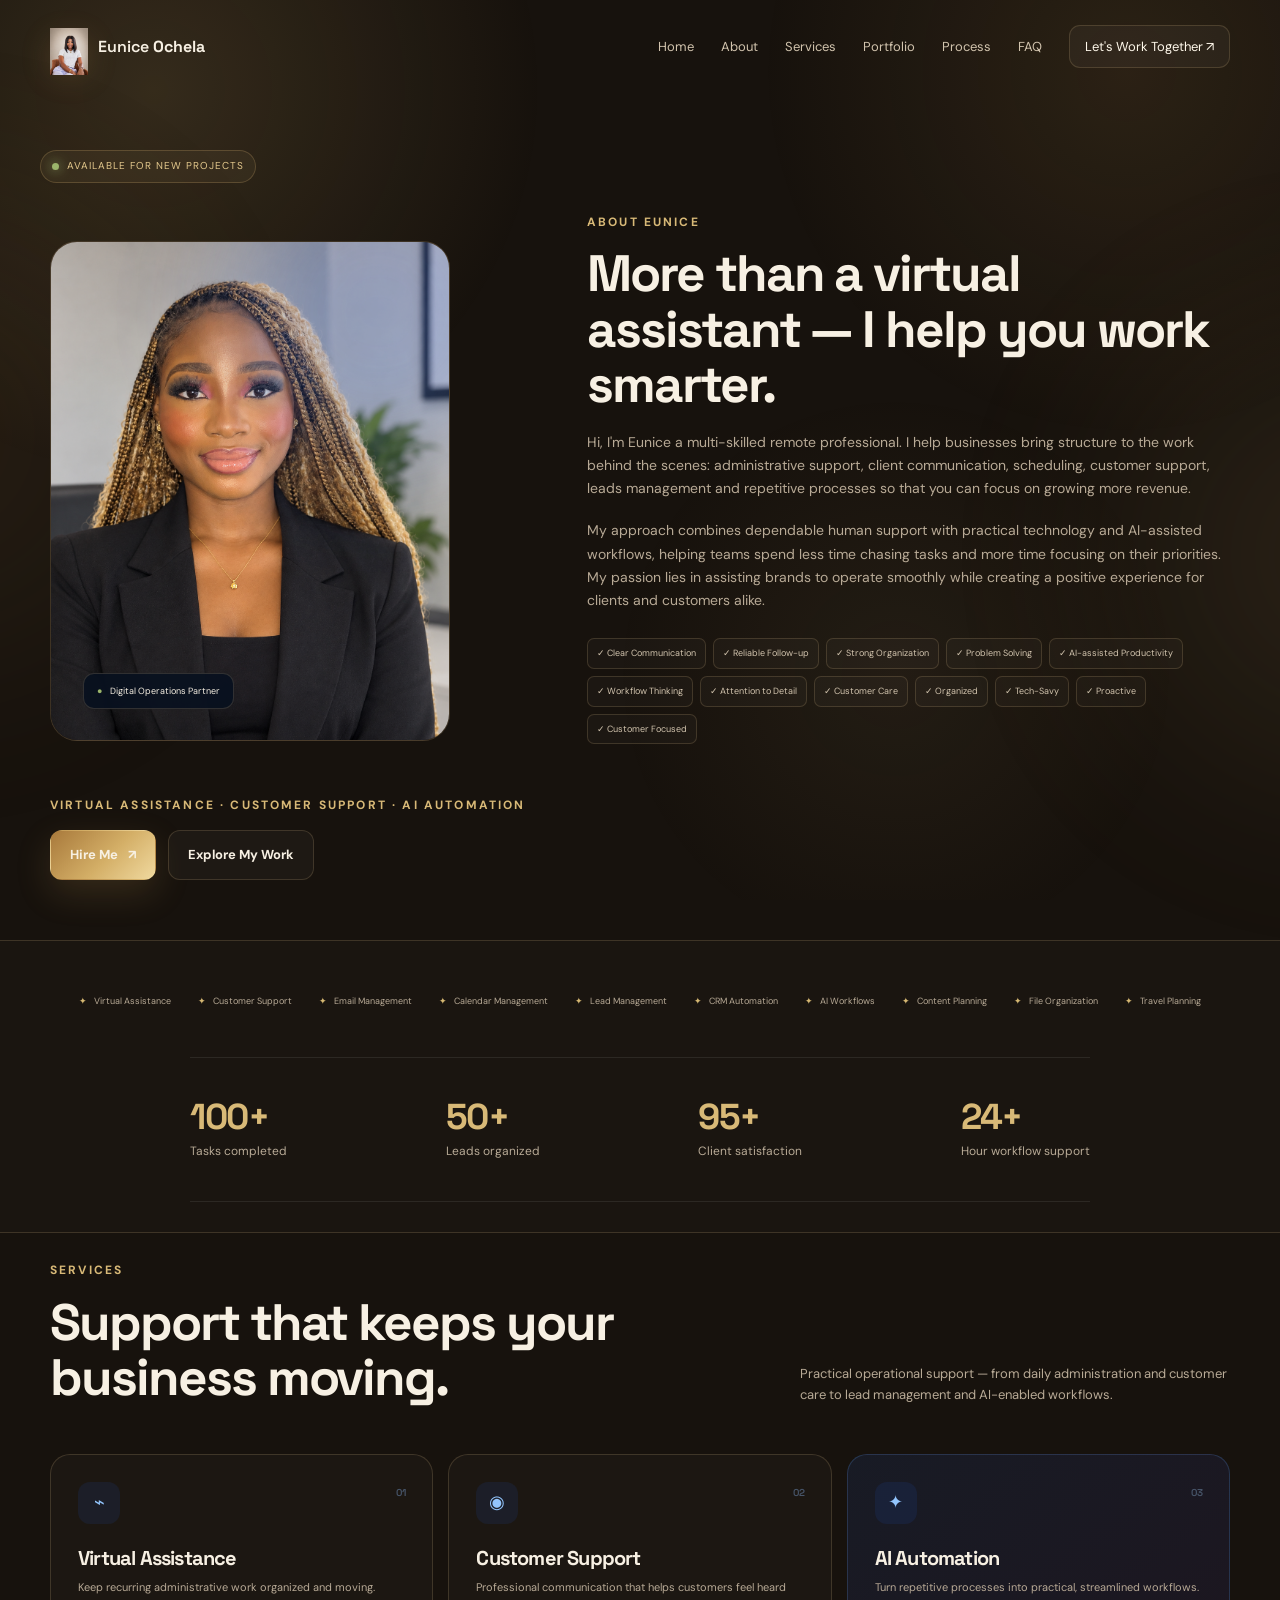
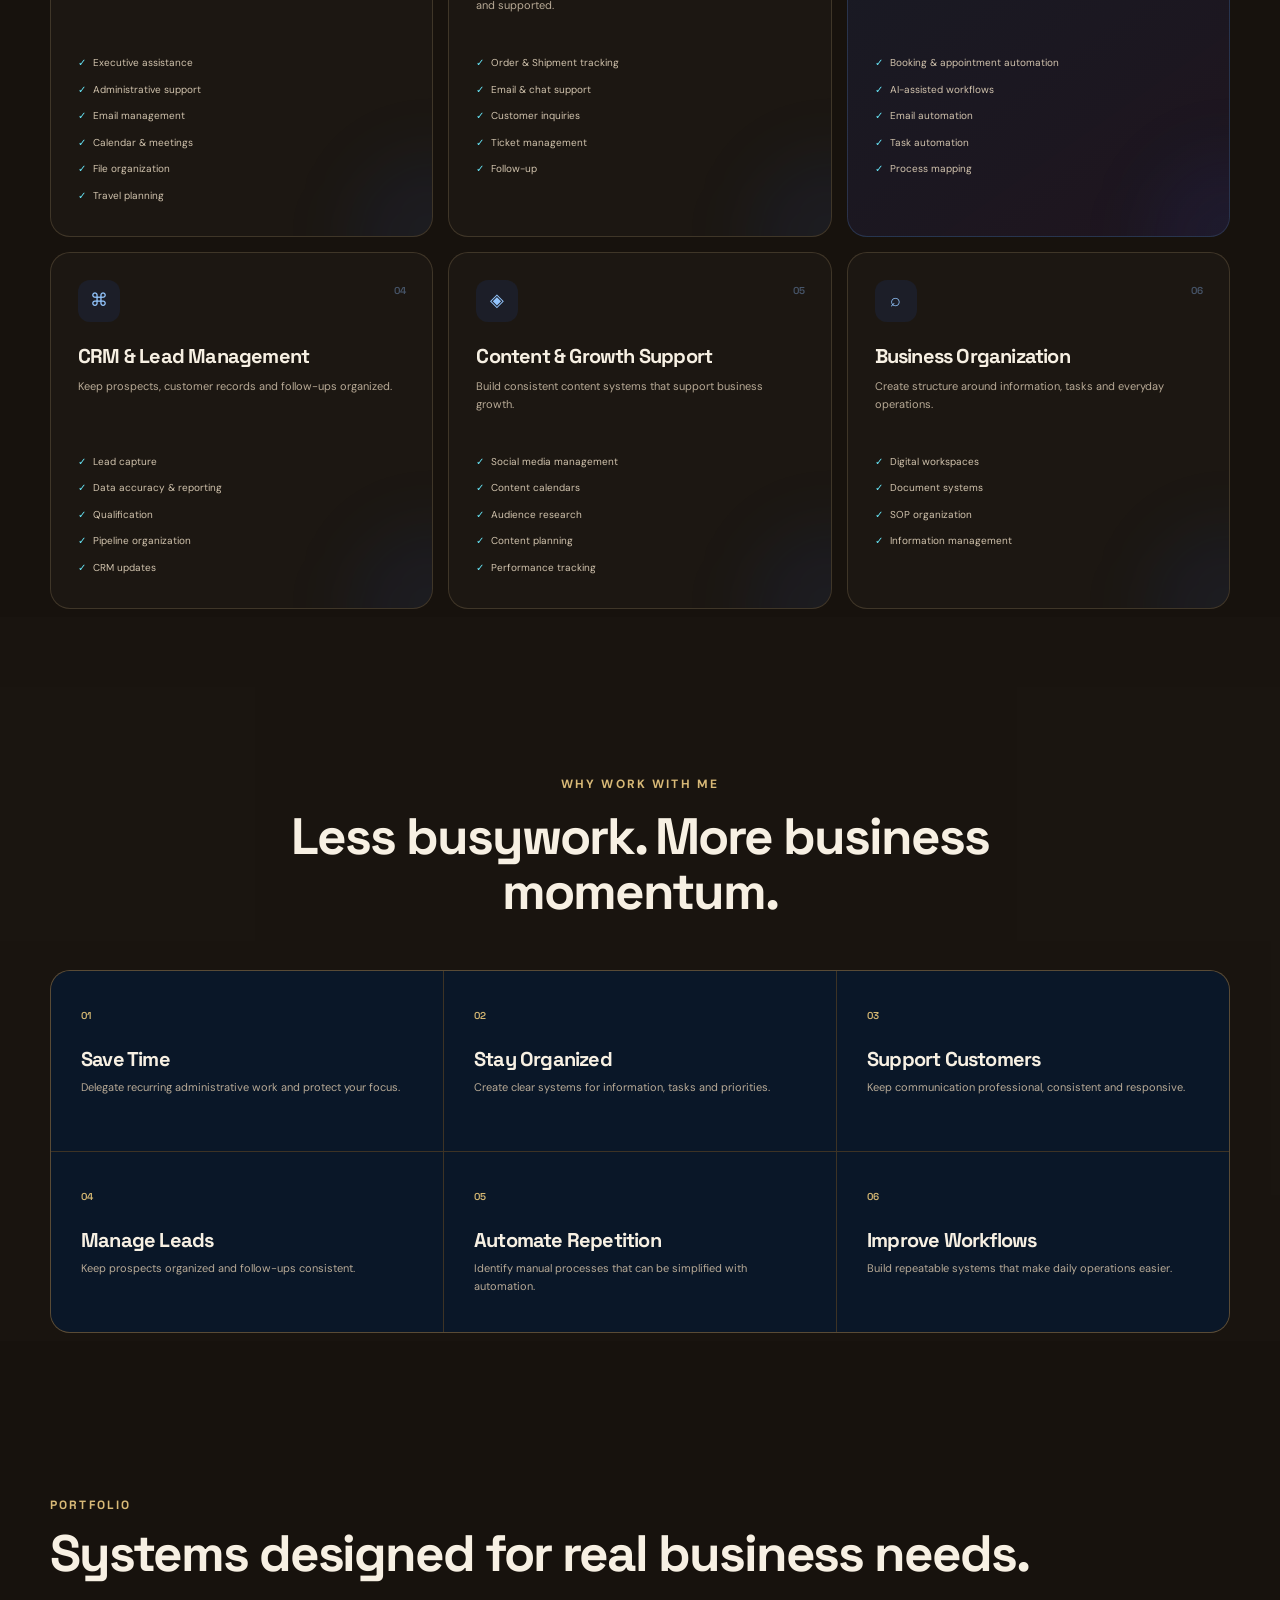
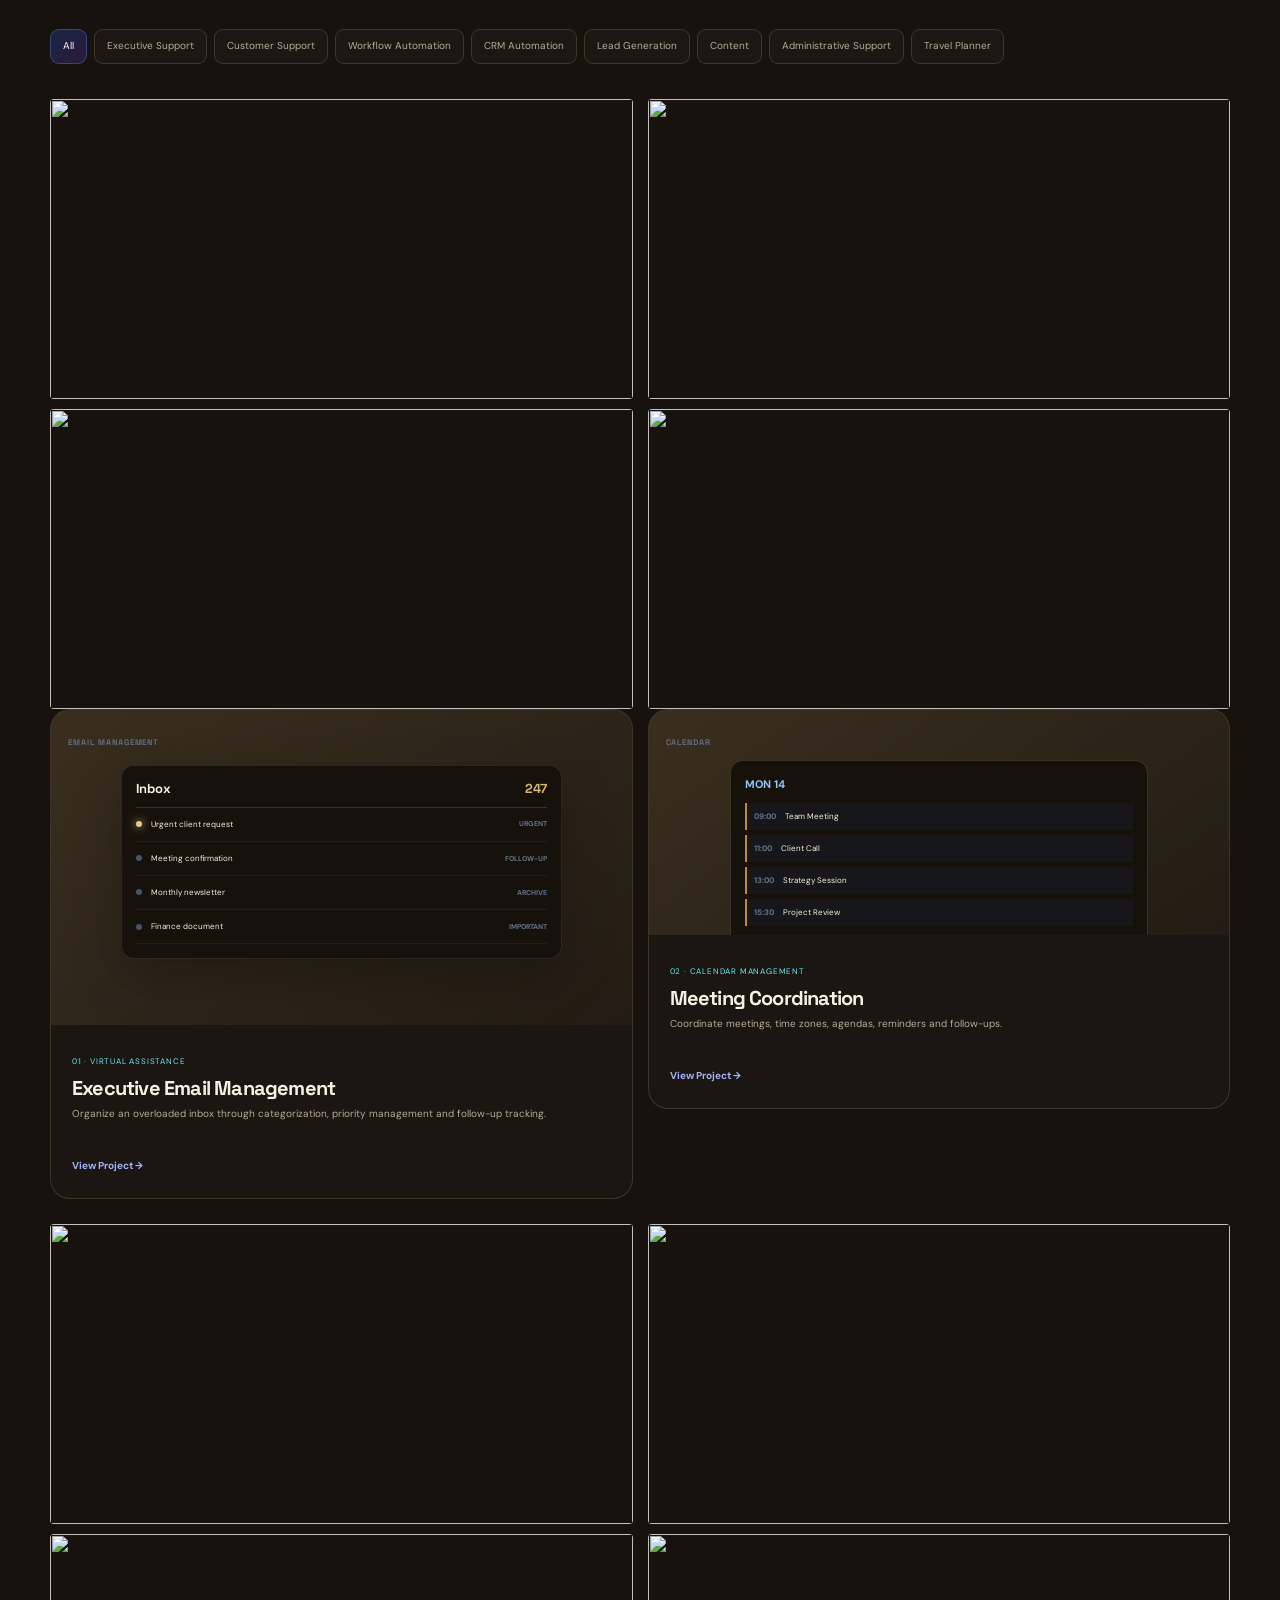
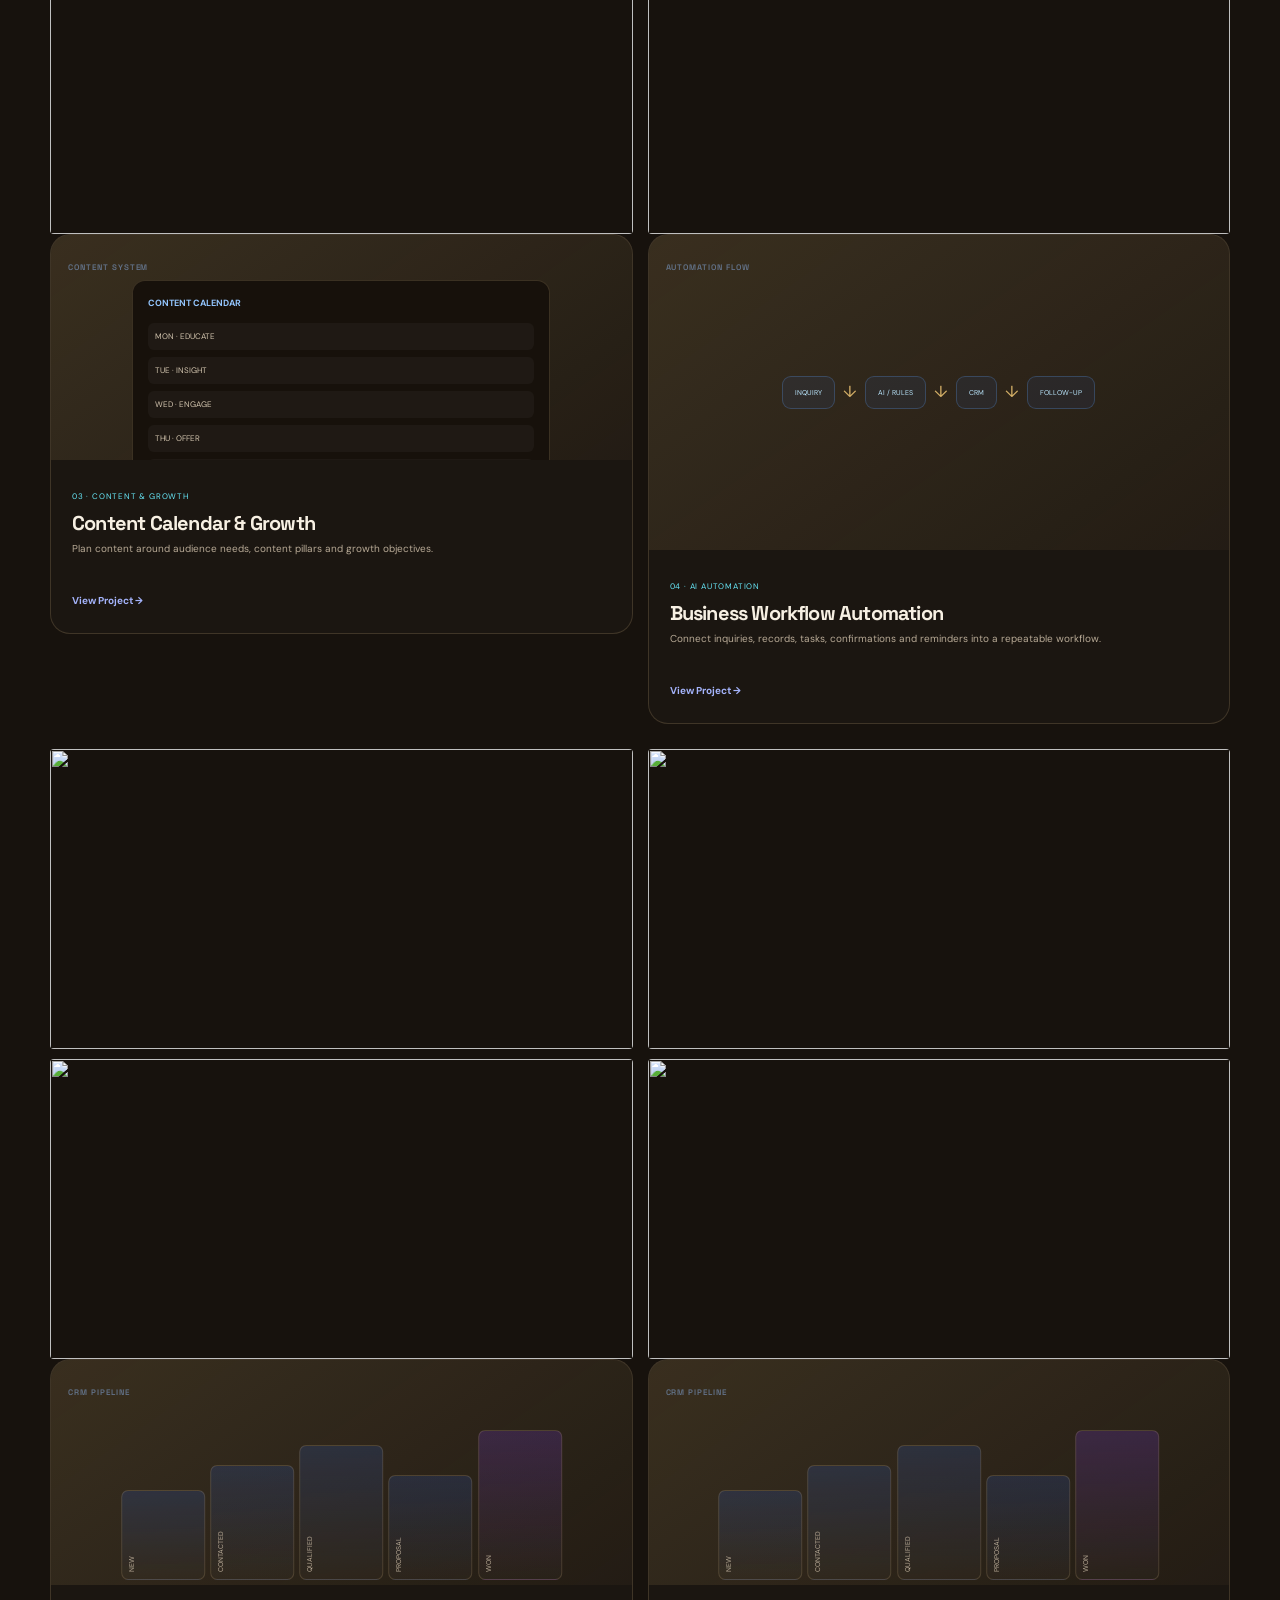
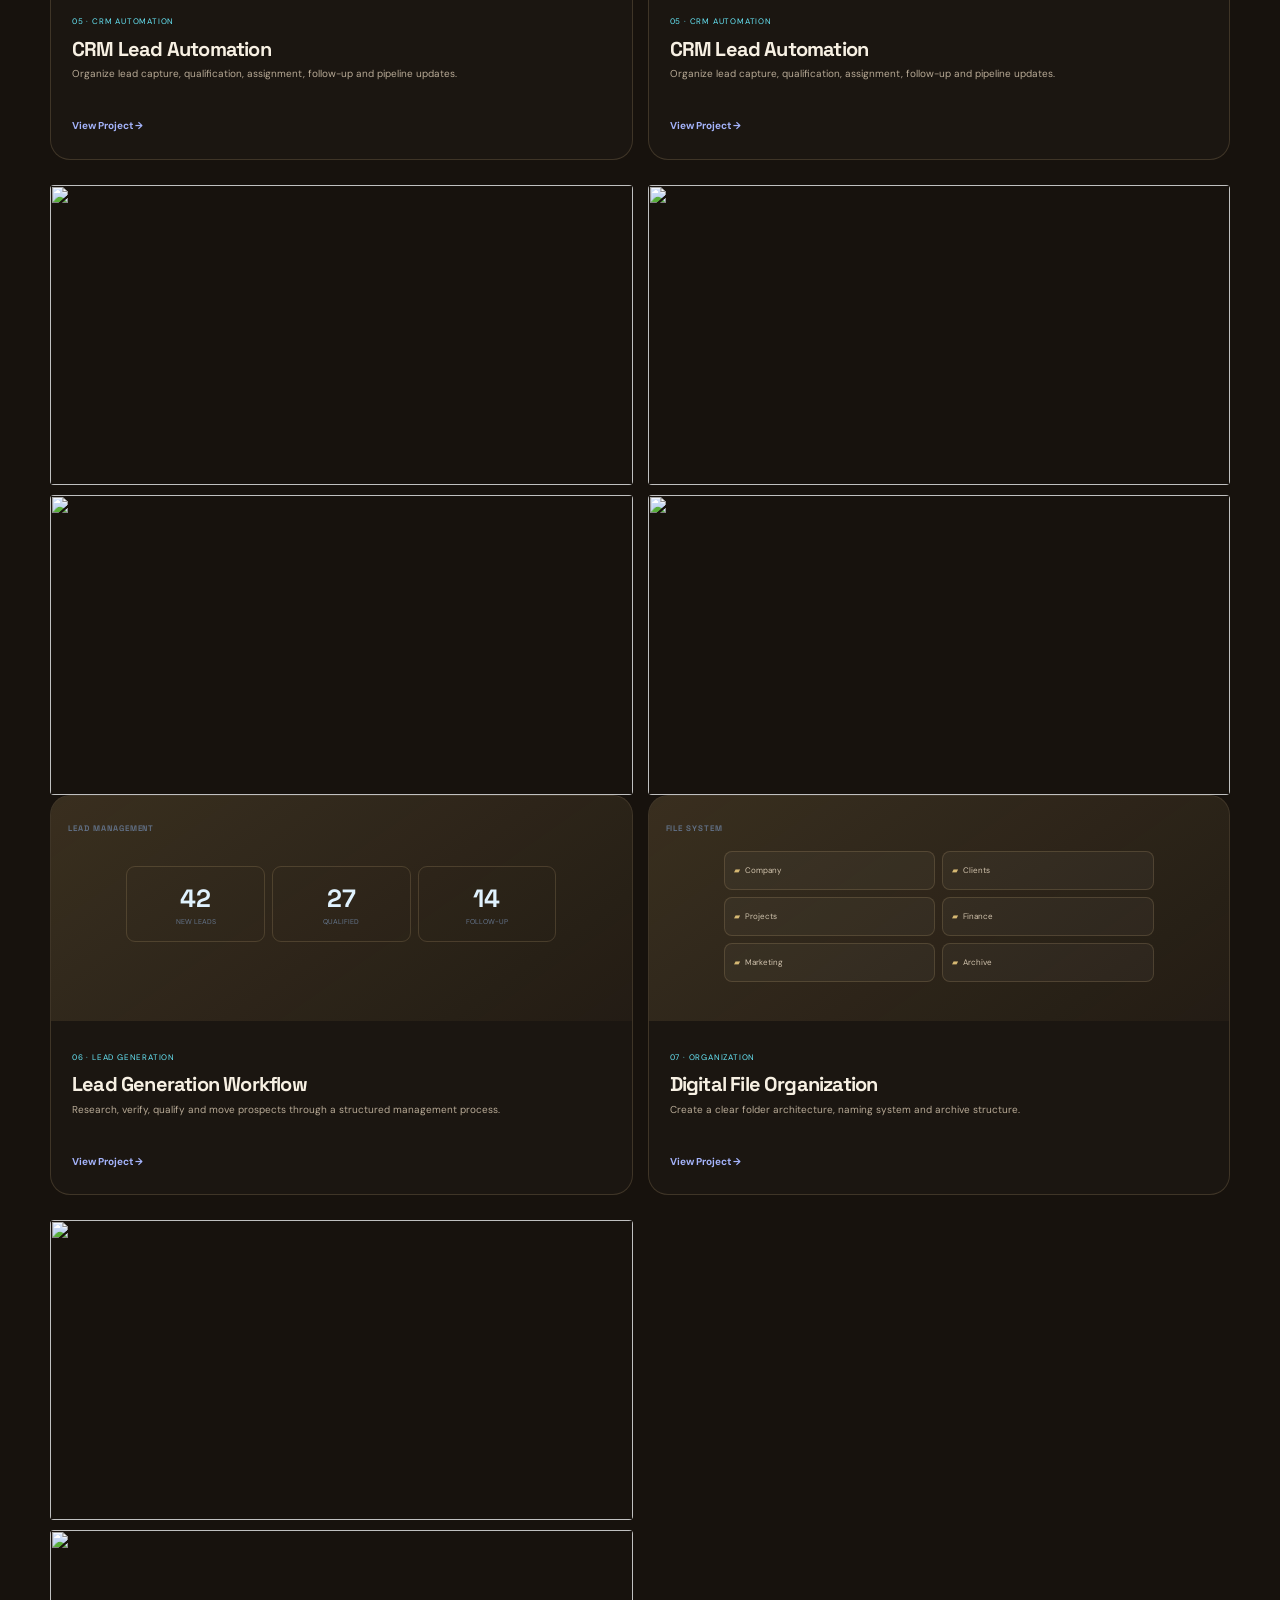
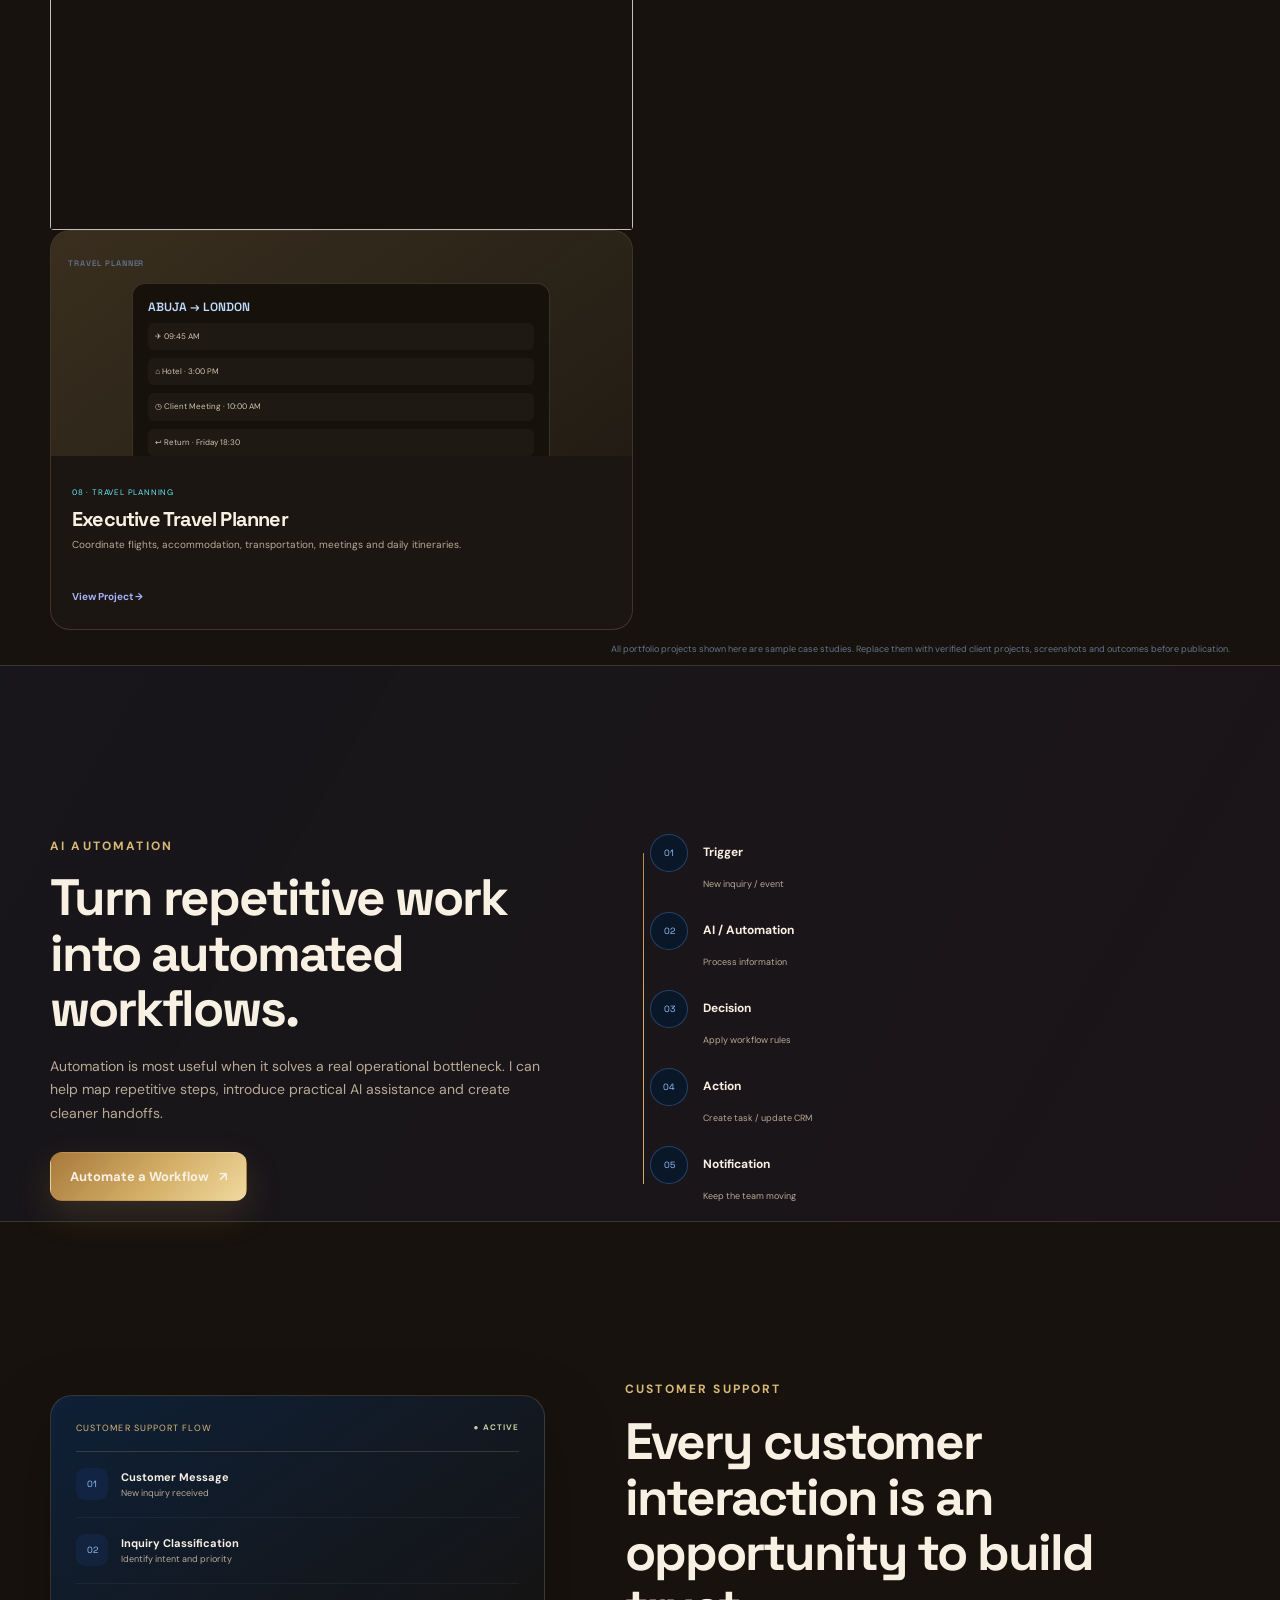
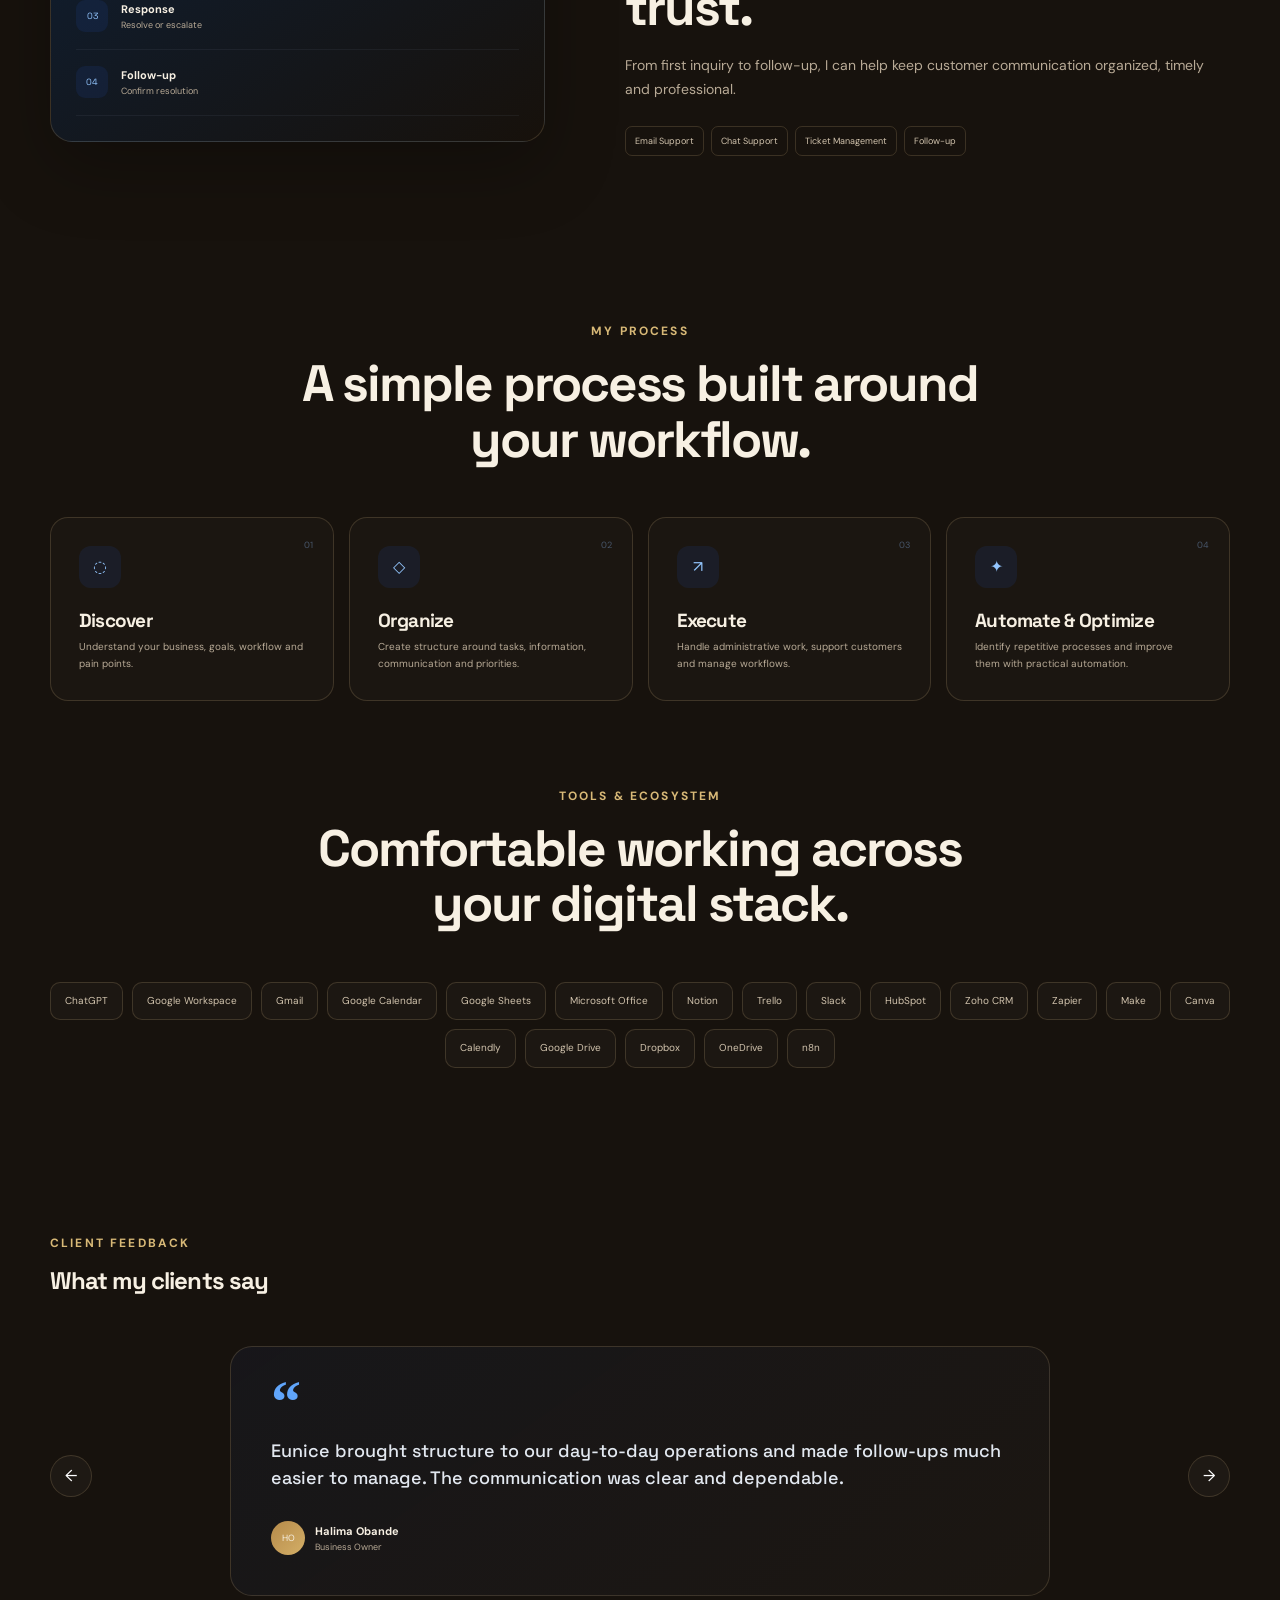
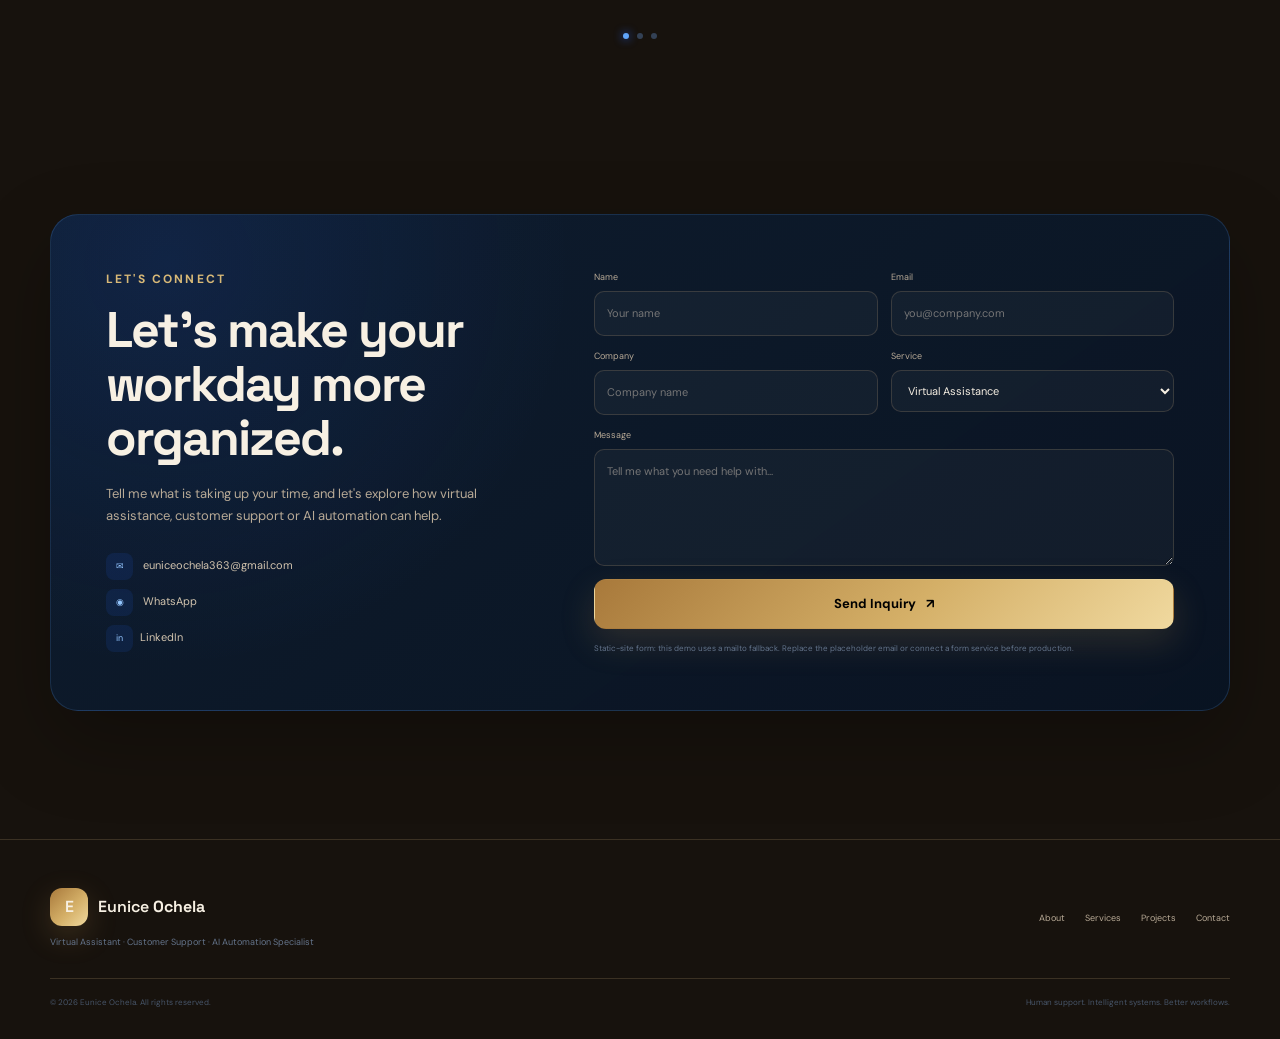
==== index.html @ 8b02b941 "my first commit" ====
<!DOCTYPE html>
<html lang="en">
<head>
  <meta charset="UTF-8">
  <meta name="viewport" content="width=device-width, initial-scale=1.0">
  <meta name="description" content="Eunice Ochela — Virtual Assistant, Customer Support and AI Automation Specialist helping businesses stay organized, support customers and streamline repetitive workflows.">
  <meta name="author" content="Eunice Ochela">
  <meta property="og:title" content="Eunice Ochela | Virtual Assistant & AI Automation Specialist">
  <meta property="og:description" content="Virtual assistance, customer support, lead management and AI-powered workflow automation.">
  <meta property="og:type" content="website">
  <title>Eunice Ochela | Virtual Assistant & AI Automation Specialist</title>
  <link rel="icon" href="images/favicon.svg" type="image/svg+xml">
  <link rel="preconnect" href="https://fonts.googleapis.com">
  <link rel="preconnect" href="https://fonts.gstatic.com" crossorigin>
  <link href="https://fonts.googleapis.com/css2?family=DM+Sans:wght@400;500;600;700&family=Space+Grotesk:wght@500;600;700&display=swap" rel="stylesheet">
  <link rel="stylesheet" href="css/style.css">
</head>
<body>
  <div class="bg-glow glow-a"></div>
  <div class="bg-glow glow-b"></div>

  <header class="navbar" id="navbar">
    <div class="container nav-inner">
      <a href="#home" class="brand"><span class="brand-mark"><img src="./images/enebo.jpeg" alt=""></span><span>Eunice <b>Ochela</b></span></a>
      <button class="menu-toggle" id="menuToggle" aria-label="Open navigation" aria-expanded="false">
        <span></span><span></span><span></span>
      </button>
      <nav class="nav-links" id="navLinks">
        <a href="#home">Home</a><a href="#about">About</a><a href="#services">Services</a>
        <a href="#projects">Portfolio</a><a href="#process">Process</a><a href="#faq">FAQ</a>
        <a class="nav-cta" href="#contact">Let's Work Together <span>↗</span></a>
      </nav>
    </div>
  </header>

  <main>
</div>
    <section class="section" id="about">
      <div class="availability"><i></i> Available for new projects</div>
      <div class="container about-grid">
        <div class="profile-card reveal">
          
            <img src="./images/display picture.PNG" alt="">
        
          <div class="profile-label"><i>●</i> Digital Operations Partner</div>
          <div class="profile-glow"></div>
        </div>
        <div class="section-copy reveal">
          <p class="eyebrow">ABOUT EUNICE</p>
          <h2>More than a virtual assistant — I help you work smarter.</span></h2>
          <p>Hi, I'm Eunice a multi-skilled remote professional. I help businesses bring structure to the work behind the scenes: administrative support, client communication, scheduling, customer support, leads management and repetitive processes so that you can focus on growing more revenue.</p>
          <p>My approach combines dependable human support with practical technology and AI-assisted workflows, helping teams spend less time chasing tasks and more time focusing on their priorities. My passion lies in assisting brands to operate smoothly while creating a positive experience for clients and customers alike.</p>
          <div class="quality-list">
            <span>✓ Clear Communication</span><span>✓ Reliable Follow-up</span><span>✓ Strong Organization</span>
            <span>✓ Problem Solving</span><span>✓ AI-assisted Productivity</span><span>✓ Workflow Thinking</span>
            <span>✓ Attention to Detail</span><span>✓ Customer Care</span><span>✓ Organized</span><span>✓ Tech-Savy</span>
            <span>✓ Proactive</span><span>✓ Customer Focused</span>
          </div>
          
        </div>
      </div>
    </section>

    <!-- possible removal -->

    <section class="hero section" id="home">
      <div class="container hero-grid">
        <div class="hero-copy reveal">
          <p class="eyebrow">VIRTUAL ASSISTANCE · CUSTOMER SUPPORT · AI AUTOMATION</p>
          </p>
          <div class="hero-actions">
            <a href="#contact" class="btn primary">Hire Me <span>↗</span></a>
            <a href="#projects" class="btn ghost">Explore My Work</a>
          </div>
        </div>
    </div>
    <br><br>
    <section class="capability-strip">
     <br> 
      <div class="container capability-inner">
        <span>Virtual Assistance</span><span>Customer Support</span><span>Email Management</span><span>Calendar Management</span>
        <span>Lead Management</span><span>CRM Automation</span><span>AI Workflows</span><span>Content Planning</span>
        <span>File Organization</span><span>Travel Planning</span>
      </div>

    <div class="container stats-row">
  <div class="stat">
    <h3>100+</h3>
    <p>Tasks completed</p>
  </div>
  <div class="stat">
    <h3>50+</h3>
    <p>Leads organized</p>
  </div>
  <div class="stat">
    <h3>95+</h3>
    <p>Client satisfaction</p>
  </div>
  <div class="stat">
    <h3>24+</h3>
    <p>Hour workflow support</p>
  </div>
  </section>

    <section class="section services-section" id="services", style="padding-top: 20px;">
      <div class="container">
        <div class="heading-row reveal">
          <div><p class="eyebrow">SERVICES</p><h2>Support that keeps your business moving.</span></h2></div>
          <p>Practical operational support — from daily administration and customer care to lead management and AI-enabled workflows.</p>
        </div>
        <div class="services-grid">
          <article class="service-card reveal"><div class="icon">⌁</div><small>01</small><h3>Virtual Assistance</h3><p>Keep recurring administrative work organized and moving.</p><ul><li>Executive assistance</li><li>Administrative support</li><li>Email management</li><li>Calendar & meetings</li><li>File organization</li><li>Travel planning</li></ul></article>
          <article class="service-card reveal"><div class="icon">◉</div><small>02</small><h3>Customer Support</h3><p>Professional communication that helps customers feel heard and supported.</p><ul><li>Order & Shipment tracking</li><li>Email & chat support</li><li>Customer inquiries</li><li>Ticket management</li><li>Follow-up</li></ul></article>
          <article class="service-card featured reveal"><div class="icon">✦</div><small>03</small><h3>AI Automation</h3><p>Turn repetitive processes into practical, streamlined workflows.</p><ul><li>Booking & appointment automation</li><li>AI-assisted workflows</li><li>Email automation</li><li>Task automation</li><li>Process mapping</li></ul></article>
          <article class="service-card reveal"><div class="icon">⌘</div><small>04</small><h3>CRM & Lead Management</h3><p>Keep prospects, customer records and follow-ups organized.</p><ul><li>Lead capture</li><li>Data accuracy & reporting</li><li>Qualification</li><li>Pipeline organization</li><li>CRM updates</li></ul></article>
          <article class="service-card reveal"><div class="icon">◈</div><small>05</small><h3>Content & Growth Support</h3><p>Build consistent content systems that support business growth.</p><ul><li>Social media management</li><li>Content calendars</li><li>Audience research</li><li>Content planning</li><li>Performance tracking</li></ul></article>
          <article class="service-card reveal"><div class="icon">⌕</div><small>06</small><h3>Business Organization</h3><p>Create structure around information, tasks and everyday operations.</p><ul><li>Digital workspaces</li><li>Document systems</li><li>SOP organization</li><li>Information management</li></ul></article>
        </div>
      </div>
    </section>

    <section class="section why-section">
      <div class="container">
        <div class="center-heading reveal"><p class="eyebrow">WHY WORK WITH ME</p><h2>Less busywork. More business momentum.</span></h2></div>
        <div class="why-grid">
          <div class="why-card reveal"><span>01</span><h3>Save Time</h3><p>Delegate recurring administrative work and protect your focus.</p></div>
          <div class="why-card reveal"><span>02</span><h3>Stay Organized</h3><p>Create clear systems for information, tasks and priorities.</p></div>
          <div class="why-card reveal"><span>03</span><h3>Support Customers</h3><p>Keep communication professional, consistent and responsive.</p></div>
          <div class="why-card reveal"><span>04</span><h3>Manage Leads</h3><p>Keep prospects organized and follow-ups consistent.</p></div>
          <div class="why-card reveal"><span>05</span><h3>Automate Repetition</h3><p>Identify manual processes that can be simplified with automation.</p></div>
          <div class="why-card reveal"><span>06</span><h3>Improve Workflows</h3><p>Build repeatable systems that make daily operations easier.</p></div>
        </div>
      </div>
    </section>

    <section class="section projects-section" id="projects">
      <div class="container">
        <div class="heading-row reveal">
          <div><h3 class="eyebrow">PORTFOLIO</h3><h2>Systems designed for real business needs.</span></h2></div>
          <p></p>
        </div>

        <div class="filters" id="filters">
          <button class="filter active" data-filter="all" id="all">All</button>
          <button class="filter" data-filter="virtual" id="executive">Executive Support</button>
          <button class="filter" data-filter="support" id="customer">Customer Support</button>
          <button class="filter" data-filter="automation" id="workflow">Workflow Automation</button>
           <button class="filter" data-filter="crm" id="crm">CRM Automation</button>
          <button class="filter" data-filter="lead" id="lead">Lead Generation</button>
          <button class="filter" data-filter="content" id="content">Content</button>
          <button class="filter" data-filter="organization" id="administrative">Administrative Support</button>
          <button class="filter" data-filter="travel" id="travel">Travel Planner</button>
        </div>

        <div class="projects-grid" id="projectGrid">
          <div>
              <div class="image-div">
                <img src="./images/02a85f402c5f47728c907b980c8969f3.png" alt="">
              </div>
              <div class="image-div">
              <img src="./images/Screenshot 2026-05-05 185118.png" alt="">
            </div>
            <article class="project-card large" data-category="virtual" data-project="email">
              <div class="project-visual email-visual"><span class="visual-label">EMAIL MANAGEMENT</span><div class="inbox"><div class="inbox-head">Inbox <b>247</b></div><div class="mail-row hot"><i></i><span>Urgent client request</span><b>URGENT</b></div><div class="mail-row"><i></i><span>Meeting confirmation</span><b>FOLLOW-UP</b></div><div class="mail-row"><i></i><span>Monthly newsletter</span><b>ARCHIVE</b></div><div class="mail-row"><i></i><span>Finance document</span><b>IMPORTANT</b></div></div></div>
              <div class="project-info"><small>01 · VIRTUAL ASSISTANCE</small><h3>Executive Email Management</h3><p>Organize an overloaded inbox through categorization, priority management and follow-up tracking.</p><button class="case-btn" data-open="email">View Project →</button></div>
            </article>
          </div>
          <div>
              <div class="image-div">
                <img src="./images/02a85f402c5f47728c907b980c8969f3.png" alt="">
              </div>
              <div class="image-div">
              <img src="./images/Screenshot 2026-05-05 185118.png" alt="">
              </div>
          <article class="project-card" data-category="virtual" data-project="calendar">
            <div class="project-visual calendar-visual"><span class="visual-label">CALENDAR</span><div class="calendar"><b>MON 14</b><div><strong>09:00</strong> Team Meeting</div><div><strong>11:00</strong> Client Call</div><div><strong>13:00</strong> Strategy Session</div><div><strong>15:30</strong> Project Review</div></div></div>
            <div class="project-info"><small>02 · CALENDAR MANAGEMENT</small><h3>Meeting Coordination</h3><p>Coordinate meetings, time zones, agendas, reminders and follow-ups.</p><button class="case-btn" data-open="calendar">View Project →</button></div>
          </article>
          </div>
          <div>
              <div class="image-div">
                <img src="./images/02a85f402c5f47728c907b980c8969f3.png" alt="">
              </div>
              <div class="image-div">
              <img src="./images/Screenshot 2026-05-05 185118.png" alt="">
              </div>
            <article class="project-card" data-category="content" data-project="content">
              <div class="project-visual content-visual"><span class="visual-label">CONTENT SYSTEM</span><div class="content-week"><b>CONTENT CALENDAR</b><span>MON · EDUCATE</span><span>TUE · INSIGHT</span><span>WED · ENGAGE</span><span>THU · OFFER</span><span>FRI · STORY</span></div></div>
              <div class="project-info"><small>03 · CONTENT & GROWTH</small><h3>Content Calendar & Growth</h3><p>Plan content around audience needs, content pillars and growth objectives.</p><button class="case-btn" data-open="content">View Project →</button></div>
            </article>
          </div>
          <div>
              <div class="image-div">
                <img src="./images/02a85f402c5f47728c907b980c8969f3.png" alt="">
              </div>
              <div class="image-div">
              <img src="./images/Screenshot 2026-05-05 185118.png" alt="">
              </div>
            <article class="project-card large" data-category="automation" data-project="workflow">
              <div class="project-visual workflow-visual"><span class="visual-label">AUTOMATION FLOW</span><div class="nodes"><span>INQUIRY</span><i>↓</i><span>AI / RULES</span><i>↓</i><span>CRM</span><i>↓</i><span>FOLLOW-UP</span></div></div>
              <div class="project-info"><small>04 · AI AUTOMATION</small><h3>Business Workflow Automation</h3><p>Connect inquiries, records, tasks, confirmations and reminders into a repeatable workflow.</p><button class="case-btn" data-open="workflow">View Project →</button></div>
            </article>
          </div>

          <div>
              <div class="image-div">
                <img src="./images/02a85f402c5f47728c907b980c8969f3.png" alt="">
              </div>
              <div class="image-div">
              <img src="./images/Screenshot 2026-05-05 185118.png" alt="">
              </div>
            <article class="project-card" data-category="crm" data-project="crm">
              <div class="project-visual crm-visual"><span class="visual-label">CRM PIPELINE</span><div class="pipeline"><span>NEW</span><span>CONTACTED</span><span>QUALIFIED</span><span>PROPOSAL</span><span>WON</span></div></div>
              <div class="project-info"><small>05 · CRM AUTOMATION</small><h3>CRM Lead Automation</h3><p>Organize lead capture, qualification, assignment, follow-up and pipeline updates.</p><button class="case-btn" data-open="crm">View Project →</button></div>
            </article>
          </div>

          <div>
              <div class="image-div">
                <img src="./images/02a85f402c5f47728c907b980c8969f3.png" alt="">
              </div>
              <div class="image-div">
              <img src="./images/Screenshot 2026-05-05 185118.png" alt="">
              </div>
            <article class="project-card" data-category="crm" data-project="crm">
              <div class="project-visual crm-visual"><span class="visual-label">CRM PIPELINE</span><div class="pipeline"><span>NEW</span><span>CONTACTED</span><span>QUALIFIED</span><span>PROPOSAL</span><span>WON</span></div></div>
              <div class="project-info"><small>05 · CRM AUTOMATION</small><h3>CRM Lead Automation</h3><p>Organize lead capture, qualification, assignment, follow-up and pipeline updates.</p><button class="case-btn" data-open="crm">View Project →</button></div>
            </article>
          </div>

          <div>
              <div class="image-div">
                <img src="./images/02a85f402c5f47728c907b980c8969f3.png" alt="">
              </div>
              <div class="image-div">
              <img src="./images/Screenshot 2026-05-05 185118.png" alt="">
              </div>
          <article class="project-card" data-category="lead" data-project="lead">
            <div class="project-visual lead-visual"><span class="visual-label">LEAD MANAGEMENT</span><div class="lead-stats"><b>42<small>NEW LEADS</small></b><b>27<small>QUALIFIED</small></b><b>14<small>FOLLOW-UP</small></b></div></div>
            <div class="project-info"><small>06 · LEAD GENERATION</small><h3>Lead Generation Workflow</h3><p>Research, verify, qualify and move prospects through a structured management process.</p><button class="case-btn" data-open="lead">View Project →</button></div>
          </article>
          </div>

          <div>
              <div class="image-div">
                <img src="./images/02a85f402c5f47728c907b980c8969f3.png" alt="">
              </div>
              <div class="image-div">
              <img src="./images/Screenshot 2026-05-05 185118.png" alt="">
              </div>
            <article class="project-card" data-category="organization" data-project="files">
              <div class="project-visual files-visual"><span class="visual-label">FILE SYSTEM</span><div class="folders"><span>Company</span><span>Clients</span><span>Projects</span><span>Finance</span><span>Marketing</span><span>Archive</span></div></div>
              <div class="project-info"><small>07 · ORGANIZATION</small><h3>Digital File Organization</h3><p>Create a clear folder architecture, naming system and archive structure.</p><button class="case-btn" data-open="files">View Project →</button></div>
            </article>
          </div>

          <div>
              <div class="image-div">
                <img src="./images/02a85f402c5f47728c907b980c8969f3.png" alt="">
              </div>
              <div class="image-div">
              <img src="./images/Screenshot 2026-05-05 185118.png" alt="">
              </div>
            <article class="project-card" data-category="travel" data-project="travel">
              <div class="project-visual travel-visual"><span class="visual-label">TRAVEL PLANNER</span><div class="trip"><strong>ABUJA → LONDON</strong><span>✈ 09:45 AM</span><span>⌂ Hotel · 3:00 PM</span><span>◷ Client Meeting · 10:00 AM</span><span>↩ Return · Friday 18:30</span></div></div>
              <div class="project-info"><small>08 · TRAVEL PLANNING</small><h3>Executive Travel Planner</h3><p>Coordinate flights, accommodation, transportation, meetings and daily itineraries.</p><button class="case-btn" data-open="travel">View Project →</button></div>
            </article>
          </div>
        </div>
        <p class="sample-note">All portfolio projects shown here are sample case studies. Replace them with verified client projects, screenshots and outcomes before publication.</p>
      </div>
    </section>

    <section class="section automation-section">
      <div class="container automation-grid">
        <div class="section-copy reveal">
          <p class="eyebrow">AI AUTOMATION</p>
          <h2>Turn repetitive work into automated workflows.</span></h2>
          <p>Automation is most useful when it solves a real operational bottleneck. I can help map repetitive steps, introduce practical AI assistance and create cleaner handoffs.</p>
          <a href="#contact" class="btn primary">Automate a Workflow <span>↗</span></a>
        </div>
        <div class="automation-flow reveal delay">
          <div class="flow-line"></div>
          <div class="flow-step"><b>01</b><span>Trigger</span><small>New inquiry / event</small></div>
          <div class="flow-step"><b>02</b><span>AI / Automation</span><small>Process information</small></div>
          <div class="flow-step"><b>03</b><span>Decision</span><small>Apply workflow rules</small></div>
          <div class="flow-step"><b>04</b><span>Action</span><small>Create task / update CRM</small></div>
          <div class="flow-step"><b>05</b><span>Notification</span><small>Keep the team moving</small></div>
        </div>
      </div>
    </section>

    <section class="section support-section">
      <div class="container support-grid">
        <div class="support-board reveal">
          <div class="board-head"><span>CUSTOMER SUPPORT FLOW</span><b>● ACTIVE</b></div>
          <div class="support-step"><i>01</i><div><strong>Customer Message</strong><small>New inquiry received</small></div></div>
          <div class="support-step"><i>02</i><div><strong>Inquiry Classification</strong><small>Identify intent and priority</small></div></div>
          <div class="support-step"><i>03</i><div><strong>Response</strong><small>Resolve or escalate</small></div></div>
          <div class="support-step"><i>04</i><div><strong>Follow-up</strong><small>Confirm resolution</small></div></div>
        </div>
        <div class="section-copy reveal">
          <p class="eyebrow">CUSTOMER SUPPORT</p>
          <h2>Every customer interaction is an opportunity to build trust.</span></h2>
          <p>From first inquiry to follow-up, I can help keep customer communication organized, timely and professional.</p>
          <div class="support-pills"><span>Email Support</span><span>Chat Support</span><span>Ticket Management</span><span>Follow-up</span></div>
        </div>
      </div>
    </section>

    <section class="section process-section" id="process">
      <div class="container">
        <div class="center-heading reveal"><p class="eyebrow">MY PROCESS</p><h2>A simple process built around your workflow.</span></h2></div>
        <div class="process-grid">
          <div class="process-card reveal"><span>01</span><i>◌</i><h3>Discover</h3><p>Understand your business, goals, workflow and pain points.</p></div>
          <div class="process-card reveal"><span>02</span><i>◇</i><h3>Organize</h3><p>Create structure around tasks, information, communication and priorities.</p></div>
          <div class="process-card reveal"><span>03</span><i>↗</i><h3>Execute</h3><p>Handle administrative work, support customers and manage workflows.</p></div>
          <div class="process-card reveal"><span>04</span><i>✦</i><h3>Automate & Optimize</h3><p>Identify repetitive processes and improve them with practical automation.</p></div>
        </div>
      </div>
    </section>

    <section class="section tools-section">
      <div class="container">
        <div class="center-heading reveal"><p class="eyebrow">TOOLS & ECOSYSTEM</p><h2>Comfortable working across your digital stack.</span></h2></div>
        <div class="tools-grid reveal">
          <span>ChatGPT</span><span>Google Workspace</span><span>Gmail</span><span>Google Calendar</span><span>Google Sheets</span>
          <span>Microsoft Office</span><span>Notion</span><span>Trello</span><span>Slack</span><span>HubSpot</span><span>Zoho CRM</span>
          <span>Zapier</span><span>Make</span><span>Canva</span><span>Calendly</span><span>Google Drive</span><span>Dropbox</span><span>OneDrive</span><span>n8n</span>
        </div>
      </div>
    </section>

    <section class="section testimonials-section">
      <div class="container">
        <div class="section-heading reveal"><div><p class="eyebrow">CLIENT FEEDBACK</p><h2>What my clients say</span></h2></div><br><br>
      </div>
      
        <div class="testimonial-wrap reveal">
          <button class="slider-btn prev" id="prevTestimonial" aria-label="Previous testimonial">←</button>
          <div class="testimonial-track" id="testimonialTrack">
            <article class="testimonial active"><div class="quote">“</div><p>Eunice brought structure to our day-to-day operations and made follow-ups much easier to manage. The communication was clear and dependable.</p><div class="client"><span>HO</span><div><strong>Halima Obande</strong><small>Business Owner</small></div></div></article>
            <article class="testimonial"><div class="quote">“</div><p>The workflow became much easier to understand once the repetitive steps were mapped out. The support process felt more organized and responsive.</p><div class="client"><span></span><div><strong>John Okpe</strong><small>Co-Founder</small></div></div></article>
            <article class="testimonial"><div class="quote">“</div><p>Our prospecting process became more consistent, with better organization around research, lead qualification and follow-up.</p><div class="client"><span>BC</span><div><strong>Bill Clinton</strong><small>Sales Manager</small></div></div></article>
          </div>
          <button class="slider-btn next" id="nextTestimonial" aria-label="Next testimonial">→</button>
        </div>
        <div class="slider-dots" id="sliderDots"></div>
      </div>
    </section>

    <section class="section contact-section" id="contact">
      <div class="container contact-card reveal">
        <div class="contact-copy">
          <p class="eyebrow">LET'S CONNECT</p>
          <h2>Let's make your workday more organized.</span></h2>
          <p>Tell me what is taking up your time, and let's explore how virtual assistance, customer support or AI automation can help.</p>
          <div class="contact-details">
            <a href="mailto:your@email.com"><i>✉</i> euniceochela363@gmail.com</a>
            <a href="https://wa.me/2348139416408" target="_blank" rel="noopener"><i>◉</i> WhatsApp</a>
            <a href="https://www.linkedin.com/in/eunice-ochela-80285334a"><i>in</i>LinkedIn</a>
          </div>
        </div>
        <form class="contact-form" id="contactForm">
          <label>Name<input name="name" type="text" placeholder="Your name" required></label>
          <label>Email<input name="email" type="email" placeholder="you@company.com" required></label>
          <label>Company<input name="company" type="text" placeholder="Company name"></label>
          <label>Service<select name="service"><option>Virtual Assistance</option><option>Customer Support</option><option>Email Management</option><option>Calendar Management</option><option>AI Automation</option><option>CRM Automation</option><option>Lead Generation</option><option>Content Management</option><option>File Organization</option><option>Travel Planning</option></select></label>
          <label class="full">Message<textarea name="message" rows="5" placeholder="Tell me what you need help with..." required></textarea></label>
          <button class="btn primary full" type="submit">Send Inquiry <span>↗</span></button>
          <small class="form-note">Static-site form: this demo uses a mailto fallback. Replace the placeholder email or connect a form service before production.</small>
        </form>
      </div>
    </section>
  </main>

  <footer class="footer">
    <div class="container footer-top">
      <div><a href="#home" class="brand"><span class="brand-mark">E</span><span>Eunice <b>Ochela</b></span></a><p>Virtual Assistant · Customer Support · AI Automation Specialist</p></div>
      <div class="footer-links"><a href="#about">About</a><a href="#services">Services</a><a href="#projects">Projects</a><a href="#contact">Contact</a></div>
    </div>
    <div class="container footer-bottom"><span>© 2026 Eunice Ochela. All rights reserved.</span><span>Human support. Intelligent systems. Better workflows.</span></div>
  </footer>

  <div class="modal" id="projectModal" aria-hidden="true">
    <div class="modal-backdrop" data-close-modal></div>
    <div class="modal-panel" role="dialog" aria-modal="true" aria-labelledby="modalTitle">
      <button class="modal-close" id="modalClose" aria-label="Close project">×</button>
      <p class="eyebrow" id="modalCategory">PORTFOLIO PROJECT</p>
      <h2 id="modalTitle"></h2>
      <div class="modal-grid">
        <div><h4>The Challenge</h4><p id="modalChallenge"></p></div>
        <div><h4>The Solution</h4><p id="modalSolution"></p></div>
        <div><h4>Workflow</h4><pre id="modalWorkflow"></pre></div>
        <div><h4>Tools</h4><p id="modalTools"></p></div>
        <div class="modal-full"><h4>Expected Business Benefit</h4><p id="modalBenefit"></p></div>
      </div>
      <span class="sample-badge">Sample case study — replace with verified project details</span>
    </div>
  </div>

  <button class="back-top" id="backTop" aria-label="Back to top">↑</button>
  <div class="toast" id="toast"></div>
  <script src="js/script.js"></script>
</body>
</html>
---- css/style.css ----
/* Eunice Ochela Portfolio — HTML/CSS/Vanilla JS */
:root{--bg:#17120d;--surface:#241c14;--surface2:#30251a;--blue:#b58a4a;--purple:#d4af67;--cyan:#c9a96e;--text:#f7f0e3;--muted:#b8aa96;--line:rgba(148,163,184,.14);--max:1180px}
*{box-sizing:border-box;margin:0;padding:0}html{scroll-behavior:smooth}body{font-family:"DM Sans",sans-serif;background:var(--bg);color:var(--text);line-height:1.65;overflow-x:hidden}body:before{content:"";position:fixed;inset:0;z-index:-3;background:radial-gradient(circle at 12% 10%,rgba(37,99,235,.13),transparent 28%),radial-gradient(circle at 88% 8%,rgba(124,58,237,.11),transparent 26%),radial-gradient(circle at 70% 75%,rgba(6,182,212,.05),transparent 25%);pointer-events:none}a{text-decoration:none;color:inherit}button,input,select,textarea{font:inherit}button{cursor:pointer}.container{width:min(var(--max),calc(100% - 48px));margin:auto;margin-bottom: 8px;margin-top: 8px;}.section{padding-top: 150px; position:relative}.bg-glow{position:fixed;width:420px;height:420px;border-radius:50%;filter:blur(120px);opacity:.1;z-index:-2;pointer-events:none}.glow-a{background:var(--blue);left:-280px;top:25%}.glow-b{background:var(--purple);right:-280px;bottom:15%}
.navbar{position:fixed;z-index:100;top:0;width:100%;padding:17px 0;border-bottom:1px solid transparent;transition:.3s}.navbar.scrolled{background:rgba(7,17,31,.83);backdrop-filter:blur(18px);border-color:var(--line)}.nav-inner{display:flex;justify-content:space-between;align-items:center}.brand{display:flex;align-items:center;gap:10px;font-family:"Space Grotesk";font-weight:600}.brand b{font-weight:700}.brand-mark{width:38px;height:38px;display:grid;place-items:center;border-radius:12px;background:linear-gradient(135deg,var(--blue),var(--purple));box-shadow:0 10px 30px rgba(37,99,235,.24)}.nav-links{display:flex;align-items:center;gap:27px;color:#d2c4ae;font-size:13px}.nav-links a{transition:.25s}.nav-links a:hover{color:#fff8eb}.nav-cta{padding:10px 15px;border:1px solid var(--line);border-radius:11px;background:rgba(255,255,255,.035);color:#fff8eb!important}.menu-toggle{display:none;border:0;background:none;width:42px;height:42px}.menu-toggle span{display:block;width:24px;height:2px;background:#fff8eb;margin:5px auto;border-radius:2px}
.hero{min-height:790px;padding-top:10px;display:grid;align-items:center;overflow:hidden}.hero-grid{display:grid;grid-template-columns:1.02fr .98fr;gap:65px;align-items:center}.availability{display:inline-flex;align-items:center;gap:8px;padding:7px 11px;border-radius:99px;border:1px solid rgba(6,182,212,.2);background:rgba(6,182,212,.05);color:#e4c98d;font-size:10px;text-transform:uppercase;letter-spacing:.1em;margin-bottom:22px; margin-left: 40px;}.availability i{width:7px;height:7px;border-radius:50%;background:#9bb56b;box-shadow:0 0 12px #9bb56b}.eyebrow{font-size:12px;letter-spacing:.18em;color:#d8b977;font-weight:700;margin-bottom:14px}h1,h2,h3,h4{font-family:"Space Grotesk",sans-serif;line-height:1.08;letter-spacing:-.04em}.gradient-text{background:linear-gradient(100deg,#d6b873,#e0c58a 48%,#e5c98f);-webkit-background-clip:text;background-clip:text;color:transparent}h1{font-size:clamp(44px,5.2vw,75px);max-width:800px}.hero-text{color:var(--muted);font-size:16px;max-width:650px;margin:25px 0 29px}.hero-text strong{color:#eee4d2}.hero-actions{display:flex;gap:12px;flex-wrap:wrap}.btn{display:inline-flex;align-items:center;justify-content:center;gap:10px;border:1px solid transparent;border-radius:12px;padding:13px 19px;font-weight:700;font-size:13px;transition:.25s}.btn.primary{background:linear-gradient(135deg,var(--blue),var(--purple));box-shadow:0 13px 35px rgba(37,99,235,.2)}.btn.primary:hover{transform:translateY(-2px);box-shadow:0 17px 45px rgba(124,58,237,.3)}.btn.ghost{border-color:var(--line);background:rgba(255,255,255,.03)}.btn.ghost:hover{background:rgba(255,255,255,.07)}.hero-trust{display:flex;flex-wrap:wrap;gap:12px 20px;margin-top:40px;color:#d2c4ae;font-size:10px}.hero-trust span{padding:5px 8px;border:1px solid var(--line);border-radius:7px;background:rgba(255,255,255,.02)}
.hero-dashboard{min-height:520px;display:grid;place-items:center;position:relative}.orbit{position:absolute;border:1px solid rgba(96,165,250,.13);border-radius:50%;transform:rotate(-20deg)}.orbit-one{width:490px;height:300px}.orbit-two{width:350px;height:500px;transform:rotate(35deg)}.glass{background:linear-gradient(145deg,rgba(17,38,65,.91),rgba(8,20,35,.88));border:1px solid rgba(148,163,184,.16);backdrop-filter:blur(18px);box-shadow:0 35px 90px rgba(0,0,0,.3)}.dashboard{width:min(470px,100%);padding:25px;border-radius:25px;position:relative;z-index:2}.dashboard-head{display:flex;justify-content:space-between}.dashboard-head small{font-size:8px;letter-spacing:.15em;color:#d8b977}.dashboard-head h3{font-size:20px;margin-top:5px}.live{font-size:8px;color:#c9d3a2;padding:5px 8px;border:1px solid rgba(134,239,172,.2);border-radius:7px}.dash-metrics{display:grid;grid-template-columns:repeat(3,1fr);gap:9px;margin:23px 0}.dash-metrics div{padding:13px;border-radius:13px;background:rgba(255,255,255,.035);border:1px solid var(--line)}.dash-metrics small,.dash-metrics span{display:block;color:var(--muted);font-size:9px}.dash-metrics strong{font:700 28px "Space Grotesk";display:block;margin:2px 0}.dash-workflow{border-top:1px solid var(--line);padding-top:10px}.dash-workflow div{display:grid;grid-template-columns:10px 1fr auto;gap:10px;align-items:center;padding:9px 0;font-size:10px}.dash-workflow b{font-size:8px;color:#b8aa96}.dot{width:7px;height:7px;border-radius:50%;background:#334155}.dot.active{background:#e5c98f;box-shadow:0 0 12px #e5c98f}.dash-foot{border-top:1px solid var(--line);margin-top:8px;padding-top:14px;display:flex;align-items:center;gap:8px;font-size:9px;color:var(--muted)}.dash-foot strong{margin-left:auto;color:#e0c58a}.avatar{display:grid;place-items:center;width:26px;height:26px;border-radius:8px;background:linear-gradient(135deg,var(--blue),var(--purple));font-size:8px;color:#fff8eb}.float-tag{position:absolute;z-index:3;padding:9px 12px;border:1px solid var(--line);border-radius:11px;background:rgba(7,17,31,.84);backdrop-filter:blur(10px);box-shadow:0 15px 35px rgba(0,0,0,.2);font-size:9px;color:#dbeafe}.tag-one{top:18%;right:0}.tag-two{bottom:17%;left:0}.tag-three{bottom:4%;right:8%}
.capability-strip{border-top:1px solid var(--line);border-bottom:1px solid var(--line);background:rgba(255,255,255,.015);overflow:hidden}.capability-inner{display:flex;gap:27px;justify-content:center;flex-wrap:wrap;padding:18px 0}.capability-inner span{font-size:9px;color:#b8aa96;white-space:nowrap}.capability-inner span:before{content:"✦";color:#d6b873;margin-right:7px}
.about-grid{display:grid;grid-template-columns:.82fr 1.18fr;gap:90px;align-items:center}.profile-card{width:400px;height:500px;max-width:100%;box-sizing:border-box;border-radius:27px;border:1px solid var(--line);background:linear-gradient(145deg,#30251b,#17110b);position:relative;overflow:hidden}.profile-placeholder{height:100%;display:grid;place-content:center;text-align:center;border:1px dashed rgba(148,163,184,.23);border-radius:20px;background:linear-gradient(160deg,rgba(37,99,235,.08),rgba(124,58,237,.05));position:relative;z-index:2}.profile-placeholder span{font:700 92px "Space Grotesk";background:linear-gradient(135deg,#d6b873,#e0c58a);-webkit-background-clip:text;color:transparent}.profile-placeholder small{font-size:8px;letter-spacing:.18em;color:#64748b}.profile-label{position:absolute;z-index:3;left:32px;bottom:31px;padding:10px 13px;border-radius:11px;background:rgba(7,17,31,.88);border:1px solid var(--line);font-size:9px;backdrop-filter:blur(10px)}.profile-label i{color:#9bb56b;font-style:normal;margin-right:6px}.profile-glow{position:absolute;width:300px;height:300px;border-radius:50%;background:rgba(37,99,235,.25);filter:blur(55px);top:-80px;right:-80px}.section-copy h2,.heading-row h2,.center-heading h2{font-size:clamp(35px,4vw,53px)}.section-copy>p:not(.eyebrow){color:var(--muted);font-size:14px;margin-top:19px;max-width:700px}.quality-list{display:flex;flex-wrap:wrap;gap:7px;margin:26px 0}.quality-list span{font-size:9px;color:#d2c4ae;padding:7px 9px;border:1px solid var(--line);border-radius:7px;background:rgba(255,255,255,.025)}.text-link{display:inline-flex;gap:8px;color:#a5b4fc;font-weight:700;font-size:12px}
.heading-row{display:flex;justify-content:space-between;align-items:end;gap:45px;margin-bottom:48px}.heading-row>p{max-width:430px;color:var(--muted);font-size:13px}.services-grid{display:grid;grid-template-columns:repeat(3,1fr);gap:15px}.service-card{padding:27px;border-radius:20px;border:1px solid var(--line);background:rgba(255,255,255,.023);position:relative;overflow:hidden;transition:.3s}.service-card:hover{transform:translateY(-5px);border-color:rgba(96,165,250,.25)}.service-card:after{content:"";position:absolute;width:160px;height:160px;border-radius:50%;background:rgba(37,99,235,.07);filter:blur(35px);right:-80px;bottom:-80px}.service-card.featured{background:linear-gradient(145deg,rgba(37,99,235,.11),rgba(124,58,237,.08));border-color:rgba(96,165,250,.2)}.service-card .icon{width:42px;height:42px;border-radius:12px;display:grid;place-items:center;background:rgba(37,99,235,.1);color:#93c5fd;font-size:18px}.service-card>small{position:absolute;right:26px;top:31px;color:#475569;font:600 10px "Space Grotesk"}.service-card h3{font-size:20px;margin:24px 0 9px}.service-card p{font-size:11px;color:var(--muted);min-height:58px}.service-card ul{list-style:none;margin-top:14px}.service-card li{font-size:10px;color:#d2c4ae;padding:5px 0}.service-card li:before{content:"✓";color:#67e8f9;margin-right:7px}
.center-heading{text-align:center;margin-bottom:50px}.center-heading h2{max-width:760px;margin:auto}.why-section{background:rgba(255,255,255,.012)}.why-grid{display:grid;grid-template-columns:repeat(3,1fr);gap:1px;border:1px solid var(--line);border-radius:20px;overflow:hidden;background:var(--line)}.why-card{background:#0a1728;padding:30px;min-height:180px}.why-card>span{font:600 10px "Space Grotesk";color:#d6b873}.why-card h3{font-size:20px;margin:22px 0 7px}.why-card p{font-size:11px;color:var(--muted)}
.filters{display:flex;flex-wrap:wrap;gap:7px;margin-bottom:25px}.filter{padding:8px 12px;border:1px solid var(--line);border-radius:9px;background:rgba(255,255,255,.025);color:#b8aa96;font-size:10px;transition:.25s}.filter:hover,.filter.active{color:#fff8eb;background:linear-gradient(135deg,rgba(37,99,235,.25),rgba(124,58,237,.2));border-color:rgba(96,165,250,.3)}.projects-grid{display:grid;grid-template-columns:repeat(2,1fr);gap:15px}.project-card{border:1px solid var(--line);border-radius:20px;overflow:hidden;background:rgba(255,255,255,.02);transition:.3s}.project-card:hover{transform:translateY(-4px);border-color:rgba(96,165,250,.26)}.project-card.large{grid-row:span 2}.project-card.hidden{display:none}.project-visual{height:225px;background:#0c1b2e;position:relative;overflow:hidden;padding:17px}.project-card.large .project-visual{height:315px}.visual-label{font:600 8px "Space Grotesk";letter-spacing:.12em;color:#64748b}.inbox{position:absolute;left:12%;right:12%;top:55px;padding:14px;border:1px solid rgba(148,163,184,.14);border-radius:13px;background:#17110b;box-shadow:0 20px 50px rgba(0,0,0,.25)}.inbox-head{font:700 13px "Space Grotesk";padding-bottom:10px;border-bottom:1px solid var(--line)}.inbox-head b{float:right;color:#d6b873}.mail-row{display:grid;grid-template-columns:7px 1fr auto;gap:8px;align-items:center;padding:10px 0;border-bottom:1px solid rgba(148,163,184,.08);font-size:8px}.mail-row i{width:6px;height:6px;border-radius:50%;background:#475569}.mail-row.hot i{background:#e5c98f;box-shadow:0 0 8px #e5c98f}.mail-row b{font-size:7px;color:#64748b}.calendar-visual{background:linear-gradient(145deg,#102b4d,#0d1728)}.calendar{position:absolute;left:14%;right:14%;top:50px;border:1px solid var(--line);border-radius:13px;padding:14px;background:#17110b}.calendar>b{font-size:11px;display:block;margin-bottom:10px;color:#93c5fd}.calendar div{font-size:8px;padding:7px;border-left:2px solid #b58a4a;background:rgba(37,99,235,.07);margin:5px 0}.calendar strong{color:#64748b;margin-right:7px}.content-visual{background:radial-gradient(circle at 70% 30%,rgba(124,58,237,.25),transparent 45%),#0b182b}.content-week{position:absolute;left:14%;right:14%;top:45px;border:1px solid var(--line);border-radius:13px;background:#17110b;padding:15px;display:grid;gap:7px}.content-week b{font-size:9px;color:#93c5fd;margin-bottom:5px}.content-week span{font-size:8px;padding:7px;border-radius:6px;background:rgba(255,255,255,.035);color:#d2c4ae}.workflow-visual{background:radial-gradient(circle at 50% 50%,rgba(37,99,235,.2),transparent 55%),#0b182b}.nodes{position:absolute;inset:45px;display:flex;align-items:center;justify-content:center;gap:8px;flex-wrap:wrap}.nodes span{padding:10px 12px;border:1px solid rgba(96,165,250,.25);border-radius:9px;background:rgba(37,99,235,.08);font-size:7px;color:#bae6fd}.nodes i{font-style:normal;color:#d4af67}.crm-visual{background:linear-gradient(145deg,#10213b,#0b1728)}.pipeline{position:absolute;left:12%;right:12%;top:70px;display:flex;gap:5px;align-items:end}.pipeline span{writing-mode:vertical-rl;transform:rotate(180deg);height:90px;flex:1;padding:7px 4px;border:1px solid var(--line);border-radius:7px;background:linear-gradient(to top,rgba(37,99,235,.17),rgba(255,255,255,.02));font-size:7px;color:#b8aa96}.pipeline span:nth-child(2){height:115px}.pipeline span:nth-child(3){height:135px}.pipeline span:nth-child(4){height:105px}.pipeline span:nth-child(5){height:150px;background:linear-gradient(to top,rgba(124,58,237,.2),rgba(255,255,255,.02))}.lead-visual{background:radial-gradient(circle at 50% 50%,rgba(6,182,212,.18),transparent 50%),#0b182b}.lead-stats{position:absolute;left:13%;right:13%;top:70px;display:grid;grid-template-columns:repeat(3,1fr);gap:7px}.lead-stats b{padding:15px 8px;border:1px solid var(--line);border-radius:9px;text-align:center;font:700 25px "Space Grotesk";color:#e0f2fe}.lead-stats small{display:block;color:#64748b;font:7px "DM Sans";margin-top:3px}.files-visual{background:linear-gradient(145deg,#132842,#0b1728)}.folders{position:absolute;left:13%;right:13%;top:55px;display:grid;grid-template-columns:repeat(2,1fr);gap:7px}.folders span{padding:12px 9px;border:1px solid var(--line);border-radius:8px;background:rgba(255,255,255,.035);font-size:8px;color:#d2c4ae}.folders span:before{content:"▰";color:#d6b873;margin-right:5px}.travel-visual{background:radial-gradient(circle at 70% 20%,rgba(37,99,235,.2),transparent 45%),#0c1a2d}.trip{position:absolute;left:14%;right:14%;top:52px;padding:15px;border:1px solid var(--line);border-radius:13px;background:#17110b;display:grid;gap:8px}.trip strong{font:600 12px "Space Grotesk";color:#bfdbfe}.trip span{font-size:8px;padding:7px;background:rgba(255,255,255,.035);border-radius:6px;color:#d2c4ae}.project-info{padding:21px}.project-info>small{font-size:8px;letter-spacing:.1em;color:#67e8f9}.project-info h3{font-size:20px;margin:6px 0}.project-info p{font-size:10px;color:var(--muted);min-height:40px}.case-btn{margin-top:12px;border:0;background:none;color:#a5b4fc;font-weight:700;font-size:10px}.sample-note{font-size:9px;color:#64748b;text-align:right;margin-top:12px}
.automation-section{border-top:1px solid var(--line);border-bottom:1px solid var(--line);background:linear-gradient(120deg,rgba(37,99,235,.06),rgba(124,58,237,.05))}.automation-grid,.support-grid{display:grid;grid-template-columns:.9fr 1.1fr;gap:80px;align-items:center}.automation-grid .btn{margin-top:27px}.automation-flow{position:relative;padding-left:25px}.flow-line{position:absolute;left:18px;top:29px;bottom:29px;width:1px;background:linear-gradient(#b58a4a,#d4af67,#c9a96e)}.flow-step{display:grid;grid-template-columns:38px 1fr;gap:15px;align-items:center;padding:10px 0}.flow-step>b{width:38px;height:38px;display:grid;place-items:center;border:1px solid rgba(96,165,250,.3);border-radius:50%;background:#0a1728;color:#93c5fd;font:9px "Space Grotesk";z-index:1}.flow-step span,.flow-step small{grid-column:2}.flow-step span{font-size:12px;font-weight:700}.flow-step small{font-size:9px;color:var(--muted);margin-top:-10px}
.support-board{padding:25px;border:1px solid var(--line);border-radius:22px;background:linear-gradient(145deg,#0e2037,#17110b);box-shadow:0 25px 70px rgba(0,0,0,.25)}.board-head{display:flex;justify-content:space-between;border-bottom:1px solid var(--line);padding-bottom:15px;font-size:9px;color:#d8b977;letter-spacing:.12em}.board-head b{color:#c9d3a2;font-size:8px}.support-step{display:flex;gap:13px;align-items:center;padding:16px 0;border-bottom:1px solid rgba(148,163,184,.08)}.support-step i{display:grid;place-items:center;width:32px;height:32px;border-radius:9px;background:rgba(37,99,235,.1);color:#93c5fd;font:9px "Space Grotesk";font-style:normal}.support-step div{display:flex;flex-direction:column}.support-step strong{font-size:11px}.support-step small{font-size:9px;color:var(--muted)}.support-pills{display:flex;flex-wrap:wrap;gap:7px;margin-top:25px}.support-pills span{font-size:9px;padding:7px 9px;border:1px solid var(--line);border-radius:7px;color:#d2c4ae}
.process-grid{display:grid;grid-template-columns:repeat(4,1fr);gap:15px}.process-card{position:relative;padding:28px;border:1px solid var(--line);border-radius:18px;background:rgba(255,255,255,.02)}.process-card>span{position:absolute;right:20px;top:20px;color:#475569;font-size:9px}.process-card>i{display:grid;place-items:center;width:42px;height:42px;border-radius:12px;background:rgba(37,99,235,.1);color:#93c5fd;font-style:normal}.process-card h3{font-size:19px;margin:23px 0 8px}.process-card p{font-size:10px;color:var(--muted)}
.tools-section{padding-top:70px}.tools-grid{display:flex;justify-content:center;flex-wrap:wrap;gap:9px}.tools-grid span{padding:10px 14px;border:1px solid var(--line);border-radius:10px;background:rgba(255,255,255,.025);font-size:10px;color:#d2c4ae}
.testimonial-wrap{display:flex;align-items:center;gap:15px}.testimonial-track{flex:1;position:relative;min-height:260px}.testimonial{display:none;max-width:820px;margin:auto;padding:40px;border:1px solid var(--line);border-radius:22px;background:linear-gradient(145deg,rgba(37,99,235,.06),rgba(255,255,255,.02));animation:fade .35s ease}.testimonial.active{display:block}.quote{font:700 60px Georgia;color:#60a5fa;line-height:.5}.testimonial p{font:500 18px "Space Grotesk";line-height:1.5;margin:20px 0 30px;color:#e2e8f0}.client{display:flex;align-items:center;gap:10px}.client>span{display:grid;place-items:center;width:34px;height:34px;border-radius:50%;background:linear-gradient(135deg,var(--blue),var(--purple));font-size:9px}.client div{display:flex;flex-direction:column}.client strong{font-size:11px}.client small{font-size:9px;color:var(--muted)}.slider-btn{flex:0 0 42px;width:42px;height:42px;border-radius:50%;border:1px solid var(--line);background:rgba(255,255,255,.03);color:#fff}.slider-btn:hover{background:rgba(255,255,255,.08)}.slider-dots{text-align:center;margin-top:15px}.slider-dots button{width:6px;height:6px;border:0;border-radius:50%;background:#334155;margin:0 4px}.slider-dots button.active{background:#60a5fa;box-shadow:0 0 10px #2563eb}
.contact-section{padding-bottom:120px}.contact-card{display:grid;grid-template-columns:.85fr 1.15fr;gap:60px;padding:55px;border-radius:28px;border:1px solid rgba(96,165,250,.18);background:radial-gradient(circle at 10% 10%,rgba(37,99,235,.12),transparent 35%),linear-gradient(145deg,rgba(14,29,50,.92),rgba(9,20,35,.96));box-shadow:0 30px 80px rgba(0,0,0,.25)}.contact-copy h2{font-size:clamp(34px,4vw,50px)}.contact-copy>p:not(.eyebrow){font-size:13px;color:var(--muted);margin-top:18px}.contact-details{display:flex;flex-direction:column;gap:9px;margin-top:27px}.contact-details a{font-size:11px;color:#d2c4ae}.contact-details i{display:inline-grid;place-items:center;width:27px;height:27px;border-radius:8px;background:rgba(37,99,235,.12);color:#93c5fd;font-style:normal;font-size:9px;margin-right:7px}.contact-form{display:grid;grid-template-columns:1fr 1fr;gap:13px}.contact-form label{font-size:9px;color:#b8aa96}.contact-form input,.contact-form select,.contact-form textarea{display:block;width:100%;margin-top:7px;padding:12px;border-radius:10px;border:1px solid var(--line);background:rgba(255,255,255,.035);color:#f7f0e3;outline:none;font-size:11px}.contact-form option{background:#0b1728}.contact-form input:focus,.contact-form select:focus,.contact-form textarea:focus{border-color:rgba(96,165,250,.6);box-shadow:0 0 0 3px rgba(37,99,235,.08)}.full{grid-column:1/-1}.form-note{grid-column:1/-1;color:#64748b;font-size:8px}
.footer{border-top:1px solid var(--line);padding:40px 0 22px}.footer-top{display:flex;justify-content:space-between;gap:30px}.footer-top p{color:#64748b;font-size:9px;margin-top:9px}.footer-links{display:flex;gap:20px;align-items:center}.footer-links a{font-size:9px;color:#b8aa96}.footer-bottom{display:flex;justify-content:space-between;border-top:1px solid var(--line);margin-top:28px;padding-top:17px;color:#475569;font-size:8px}
.modal{display:none;position:fixed;inset:0;z-index:200}.modal.open{display:block}.modal-backdrop{position:absolute;inset:0;background:rgba(2,8,18,.78);backdrop-filter:blur(8px)}.modal-panel{position:relative;width:min(760px,calc(100% - 30px));max-height:85vh;overflow:auto;margin:7vh auto;background:linear-gradient(145deg,#11233c,#081522);border:1px solid rgba(96,165,250,.2);border-radius:24px;padding:35px;box-shadow:0 35px 100px rgba(0,0,0,.5);animation:modalIn .25s ease}.modal-close{position:absolute;right:18px;top:16px;width:34px;height:34px;border:1px solid var(--line);border-radius:9px;background:rgba(255,255,255,.04);color:#fff8eb;font-size:22px}.modal-panel h2{font-size:34px;margin-bottom:28px}.modal-grid{display:grid;grid-template-columns:1fr 1fr;gap:20px}.modal-grid>div{padding:17px;border:1px solid var(--line);border-radius:14px;background:rgba(255,255,255,.025)}.modal-grid h4{font-size:12px;color:#93c5fd;margin-bottom:8px}.modal-grid p{font-size:10px;color:var(--muted)}.modal-grid pre{white-space:pre-wrap;font:9px/1.7 "DM Sans";color:#d2c4ae}.modal-full{grid-column:1/-1}.sample-badge{display:inline-block;margin-top:18px;padding:7px 10px;border-radius:7px;background:rgba(124,58,237,.1);border:1px solid rgba(124,58,237,.2);color:#c4b5fd;font-size:8px}@keyframes modalIn{from{opacity:0;transform:translateY(12px)}to{opacity:1;transform:none}}
.back-top{position:fixed;right:22px;bottom:22px;width:40px;height:40px;border:1px solid var(--line);border-radius:11px;background:rgba(8,18,31,.9);color:#fff8eb;opacity:0;pointer-events:none;transition:.25s;z-index:120}.back-top.show{opacity:1;pointer-events:auto}.toast{position:fixed;z-index:250;left:50%;bottom:24px;transform:translate(-50%,20px);opacity:0;pointer-events:none;background:#12253e;border:1px solid var(--line);padding:11px 16px;border-radius:10px;color:#dbeafe;font-size:10px;transition:.3s}.toast.show{opacity:1;transform:translate(-50%,0)}.reveal{opacity:0;transform:translateY(22px);transition:.7s ease}.reveal.visible{opacity:1;transform:none}.delay{transition-delay:.12s}
@media(max-width:1000px){.hero-grid,.about-grid,.automation-grid,.support-grid,.contact-card{grid-template-columns:1fr}.hero{min-height:auto}.hero-dashboard{min-height:500px}.services-grid{grid-template-columns:repeat(2,1fr)}.why-grid{grid-template-columns:repeat(2,1fr)}.process-grid{grid-template-columns:repeat(2,1fr)}.faq-grid{grid-template-columns:1fr;gap:45px}.heading-row{align-items:flex-start;flex-direction:column;gap:15px}.contact-card{gap:40px}}
@media(max-width:760px){.container{width:min(var(--max),calc(100% - 30px))}.navbar{padding:12px 0}.menu-toggle{display:block}.nav-links{position:absolute;top:65px;left:15px;right:15px;display:none;flex-direction:column;align-items:stretch;padding:15px;border:1px solid var(--line);border-radius:16px;background:rgba(7,17,31,.97);backdrop-filter:blur(18px)}.nav-links.open{display:flex}.nav-links a{padding:8px}.nav-cta{text-align:center}.hero{padding-top:115px}.hero-grid{gap:10px}.hero-dashboard{min-height:430px}.dashboard{padding:19px}.orbit-one{width:350px;height:250px}.orbit-two{width:280px;height:400px}.float-tag{font-size:8px}.tag-one{right:-3px}.tag-two{left:-3px}.tag-three{right:0}.services-grid,.projects-grid{grid-template-columns:1fr}.project-card.large{grid-row:auto}.project-card.large .project-visual{height:250px}.why-grid{grid-template-columns:1fr}.process-grid{grid-template-columns:1fr 1fr}.contact-card{padding:30px 20px}.contact-form{grid-template-columns:1fr}.full{grid-column:auto}.form-note{grid-column:auto}.footer-top,.footer-bottom{flex-direction:column}.profile-card{width:400px;height:500px;max-width:100%}.modal-grid{grid-template-columns:1fr}.modal-full{grid-column:auto}.modal-panel{padding:27px 20px}.capability-inner{justify-content:flex-start;overflow:hidden;flex-wrap:nowrap;width:max-content;animation:marquee 28s linear infinite}.capability-strip{overflow:hidden}.heading-row h2,.center-heading h2{font-size:37px}}
@media(max-width:420px){h1{font-size:40px}.hero-text{font-size:14px}.dash-metrics{gap:5px}.dash-metrics div{padding:9px}.dash-metrics strong{font-size:22px}.process-grid{grid-template-columns:1fr}.profile-card{width:100%;height:500px;max-width:400px}.profile-label{left:24px}.section{padding:80px 0}}
@media(prefers-reduced-motion:reduce){html{scroll-behavior:auto}.reveal{opacity:1;transform:none;transition:none}.capability-inner{animation:none}.orbit{display:none}}
@keyframes marquee{from{transform:translateX(0)}to{transform:translateX(-50%)}}

/* Warm classy beige + champagne-gold visual system */
:root{--bg:#17120d;--surface:#241c14;--surface2:#30251a;--blue:#b58a4a;--purple:#d4af67;--cyan:#c9a96e;--text:#f7f0e3;--muted:#b8aa96;--line:rgba(205,177,125,.20)}
body:before{background:radial-gradient(circle at 12% 10%,rgba(212,175,103,.16),transparent 28%),radial-gradient(circle at 88% 8%,rgba(181,138,74,.13),transparent 26%),radial-gradient(circle at 70% 75%,rgba(201,169,110,.07),transparent 25%)}
.navbar.scrolled{background:rgba(23,18,13,.88)}
.brand-mark,.btn.primary{background:linear-gradient(135deg,#a8793b,#d4af67 55%,#f0d99f)}
.brand-mark{box-shadow:0 10px 30px rgba(181,138,74,.24)}
.gradient-text{background:linear-gradient(100deg,#b58a4a,#d4af67 48%,#f0d99f)}
.btn.primary{box-shadow:0 13px 35px rgba(181,138,74,.20)}
.btn.primary:hover{box-shadow:0 17px 45px rgba(212,175,103,.28)}
.glow-a{background:#b58a4a}.glow-b{background:#d4af67}
.glass{background:linear-gradient(145deg,rgba(48,37,26,.94),rgba(23,17,11,.91));border-color:rgba(205,177,125,.18)}
.profile-card{background:linear-gradient(145deg,#30251b,#17110b)}
.project-visual,.service-icon,.process-number{background:linear-gradient(145deg,rgba(212,175,103,.16),rgba(181,138,74,.05))}
.availability{border-color:rgba(201,169,110,.25);background:rgba(201,169,110,.07);color:#e4c98d}
.stats-row{display:flex;justify-content:space-between;max-width:900px;margin:30px auto;padding:40px 0;border-top:1px solid rgba(255,255,255,.08);border-bottom:1px solid rgba(255,255,255,.08)}.stats-row .stat h3{font-size:36px;font-weight:700;color:#d8b977;margin-bottom:5px}.stats-row .stat p{font-size:12px;color:var(--muted)}

img{width: 100%; height: auto; object-fit: cover;} .image-div{height: 300px; width: auto; object-fit: cover; margin-top: 10px;} .image-div img{ height: 100%; width: 100%; object-fit: cover; border-radius: 4px;}
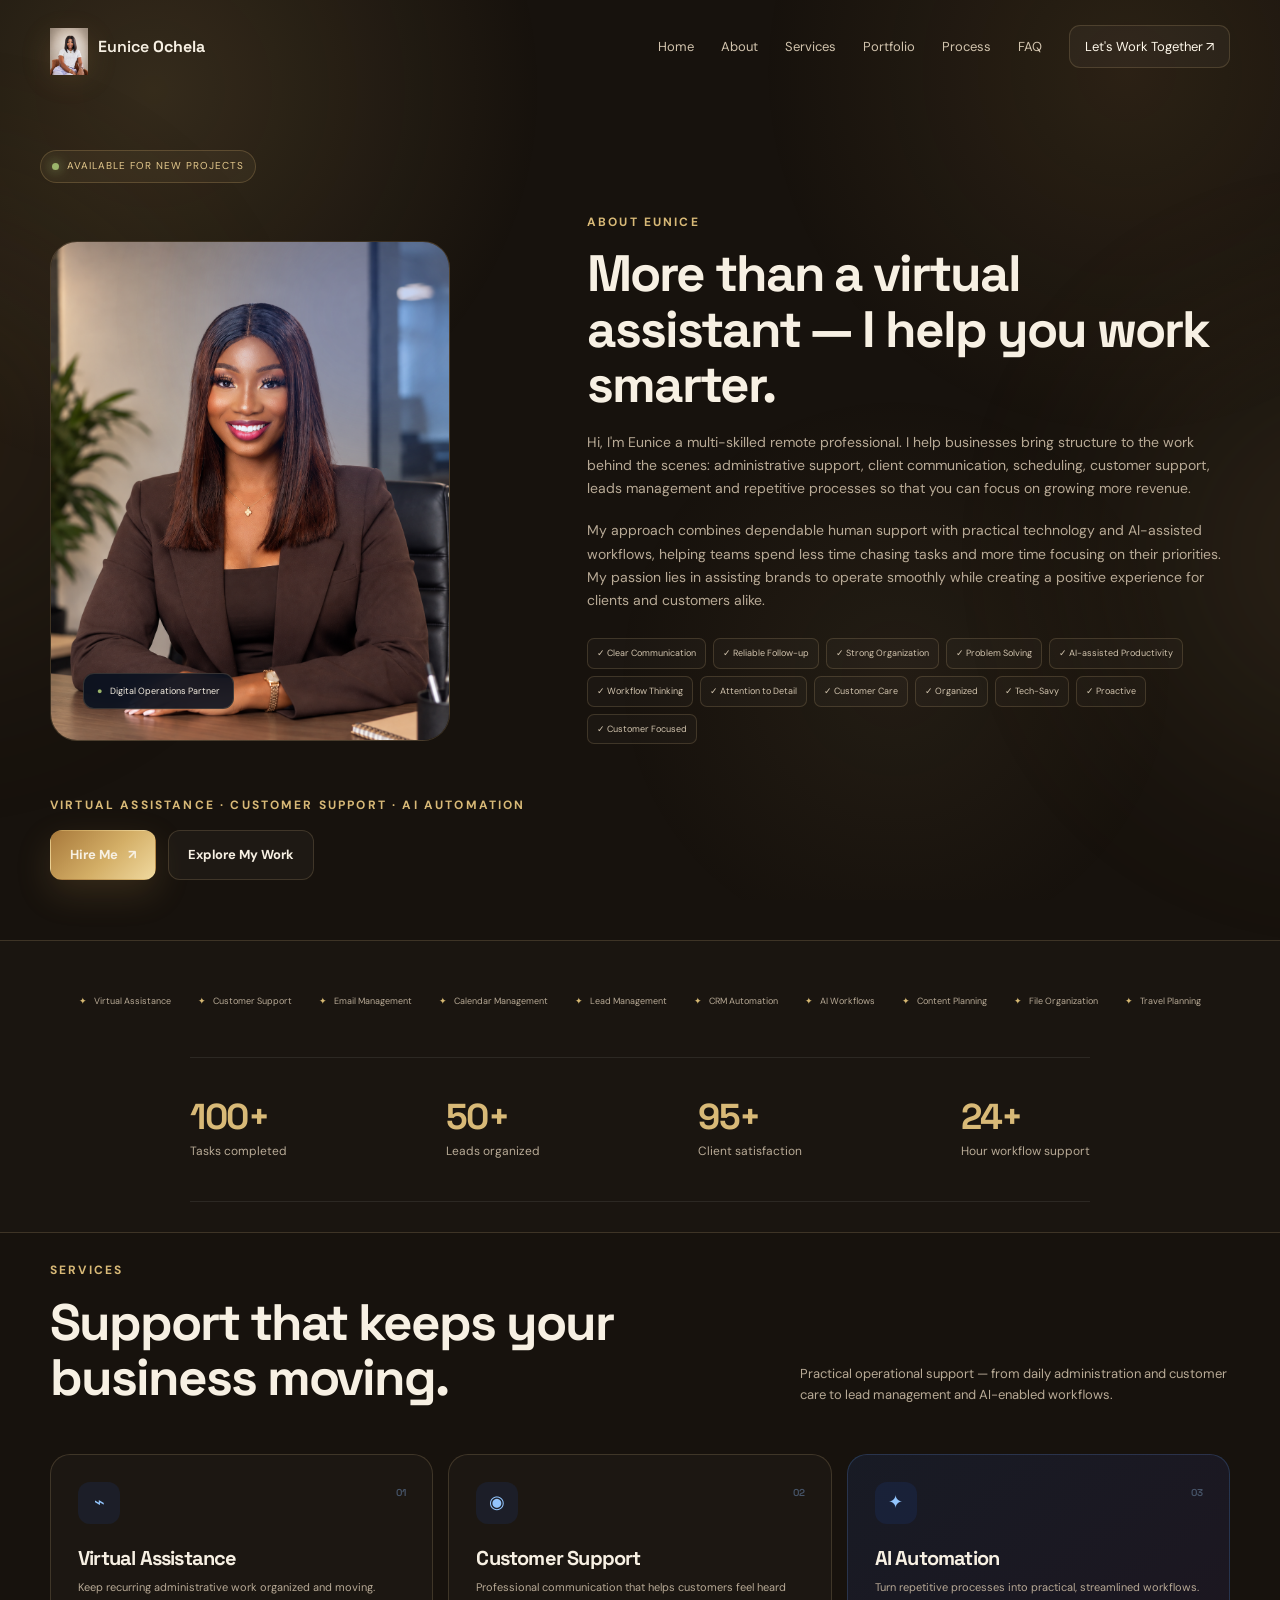
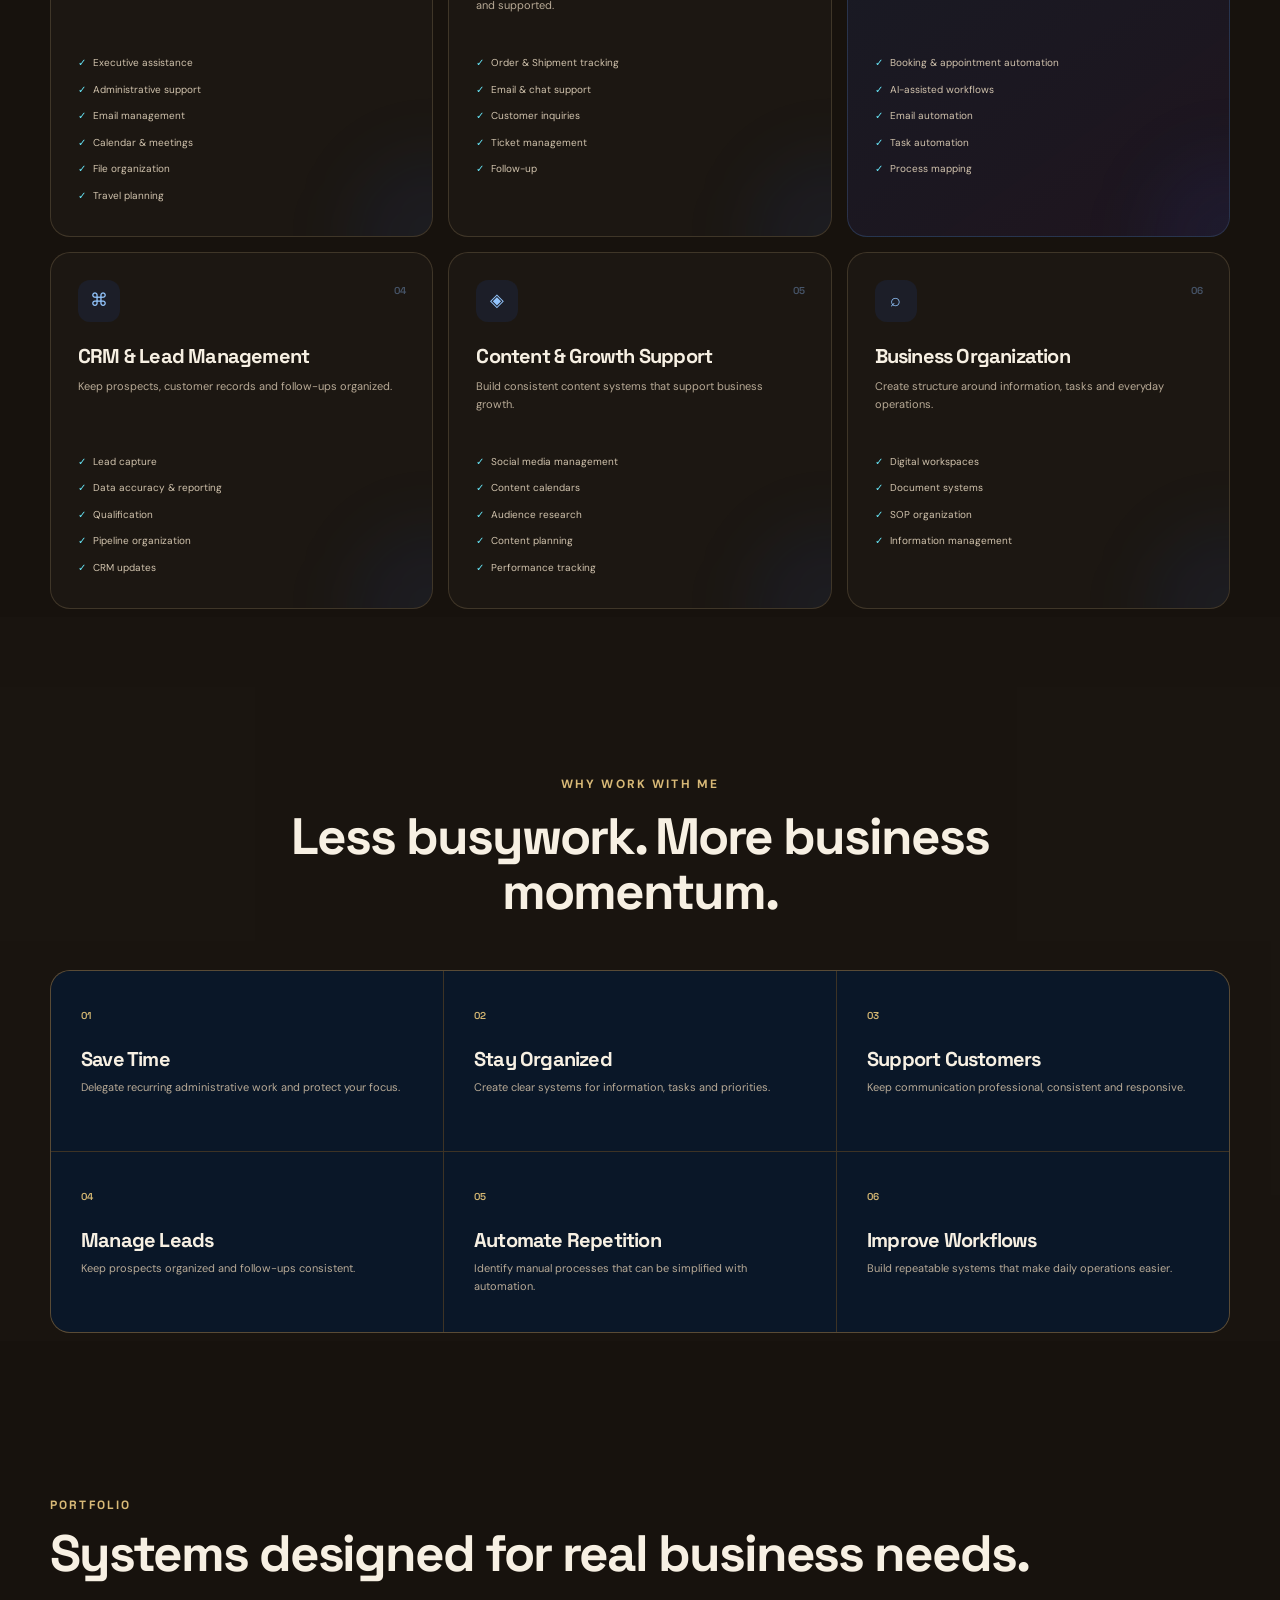
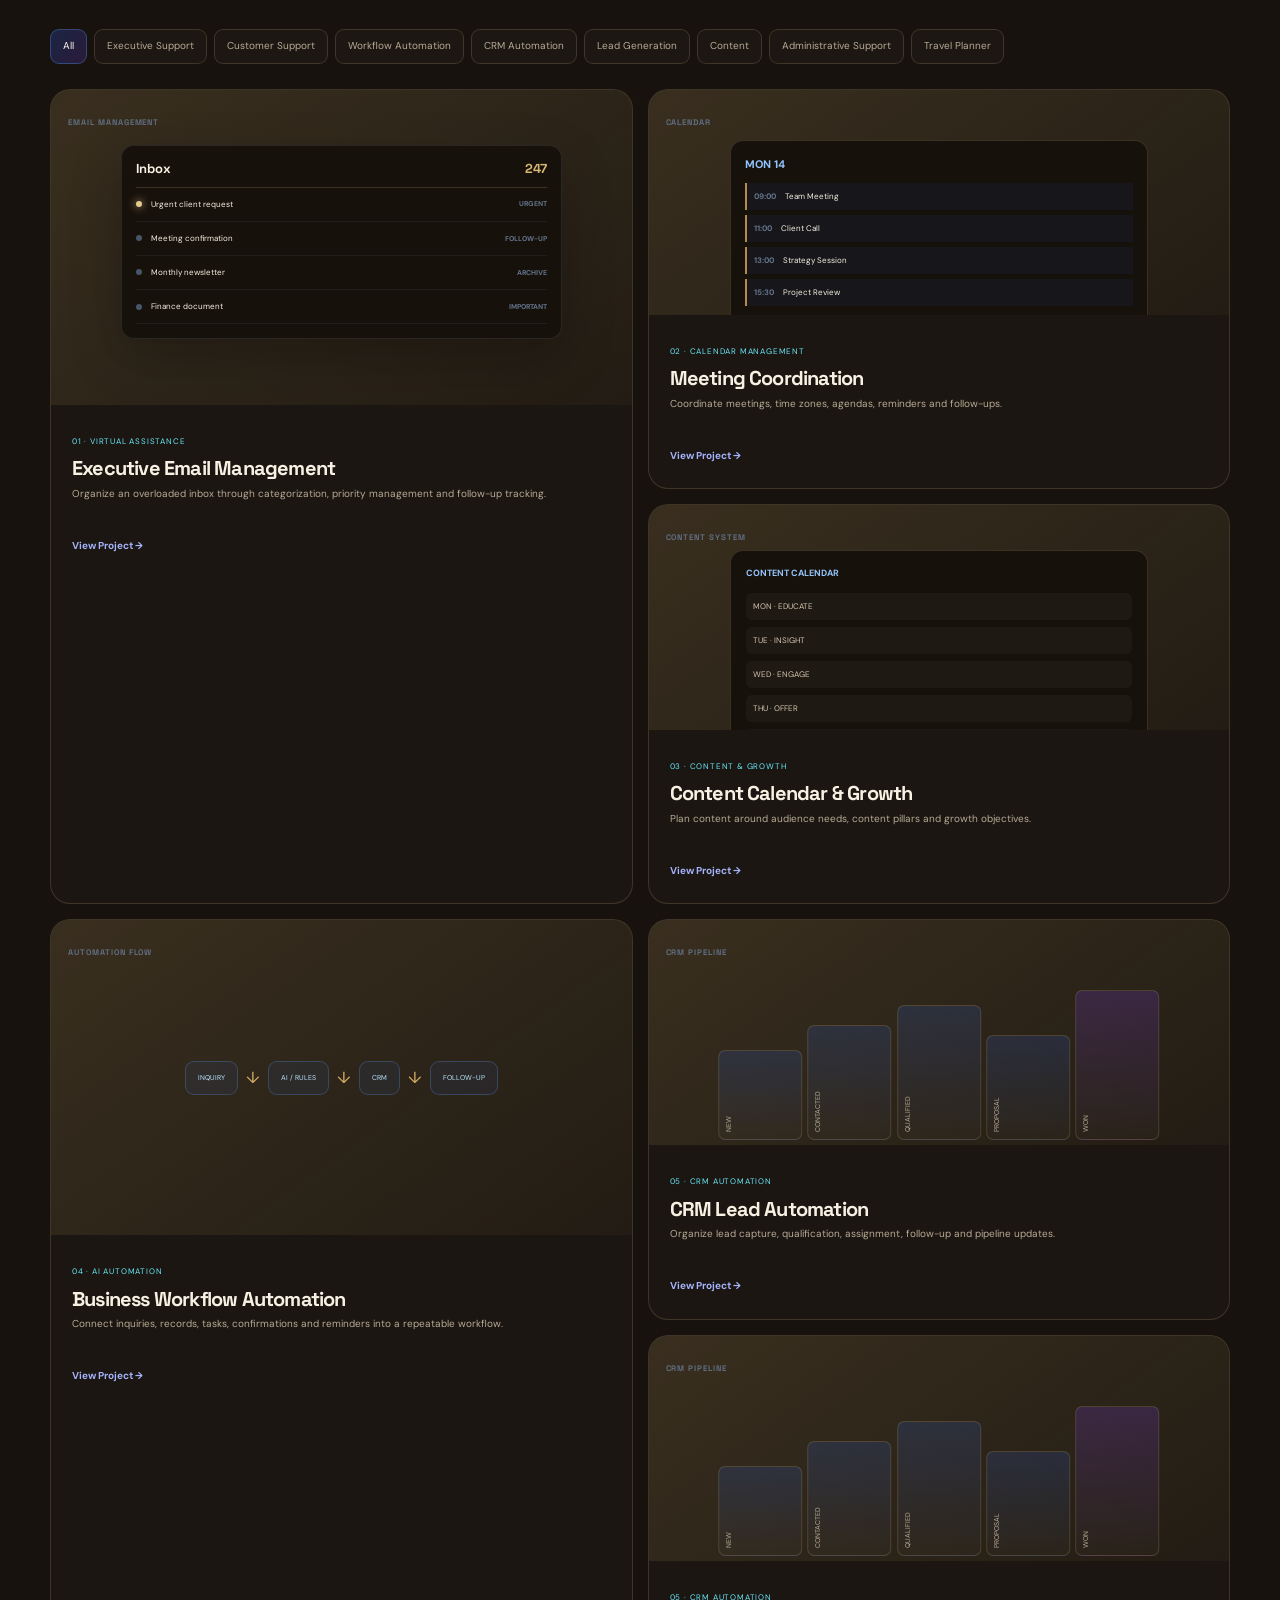
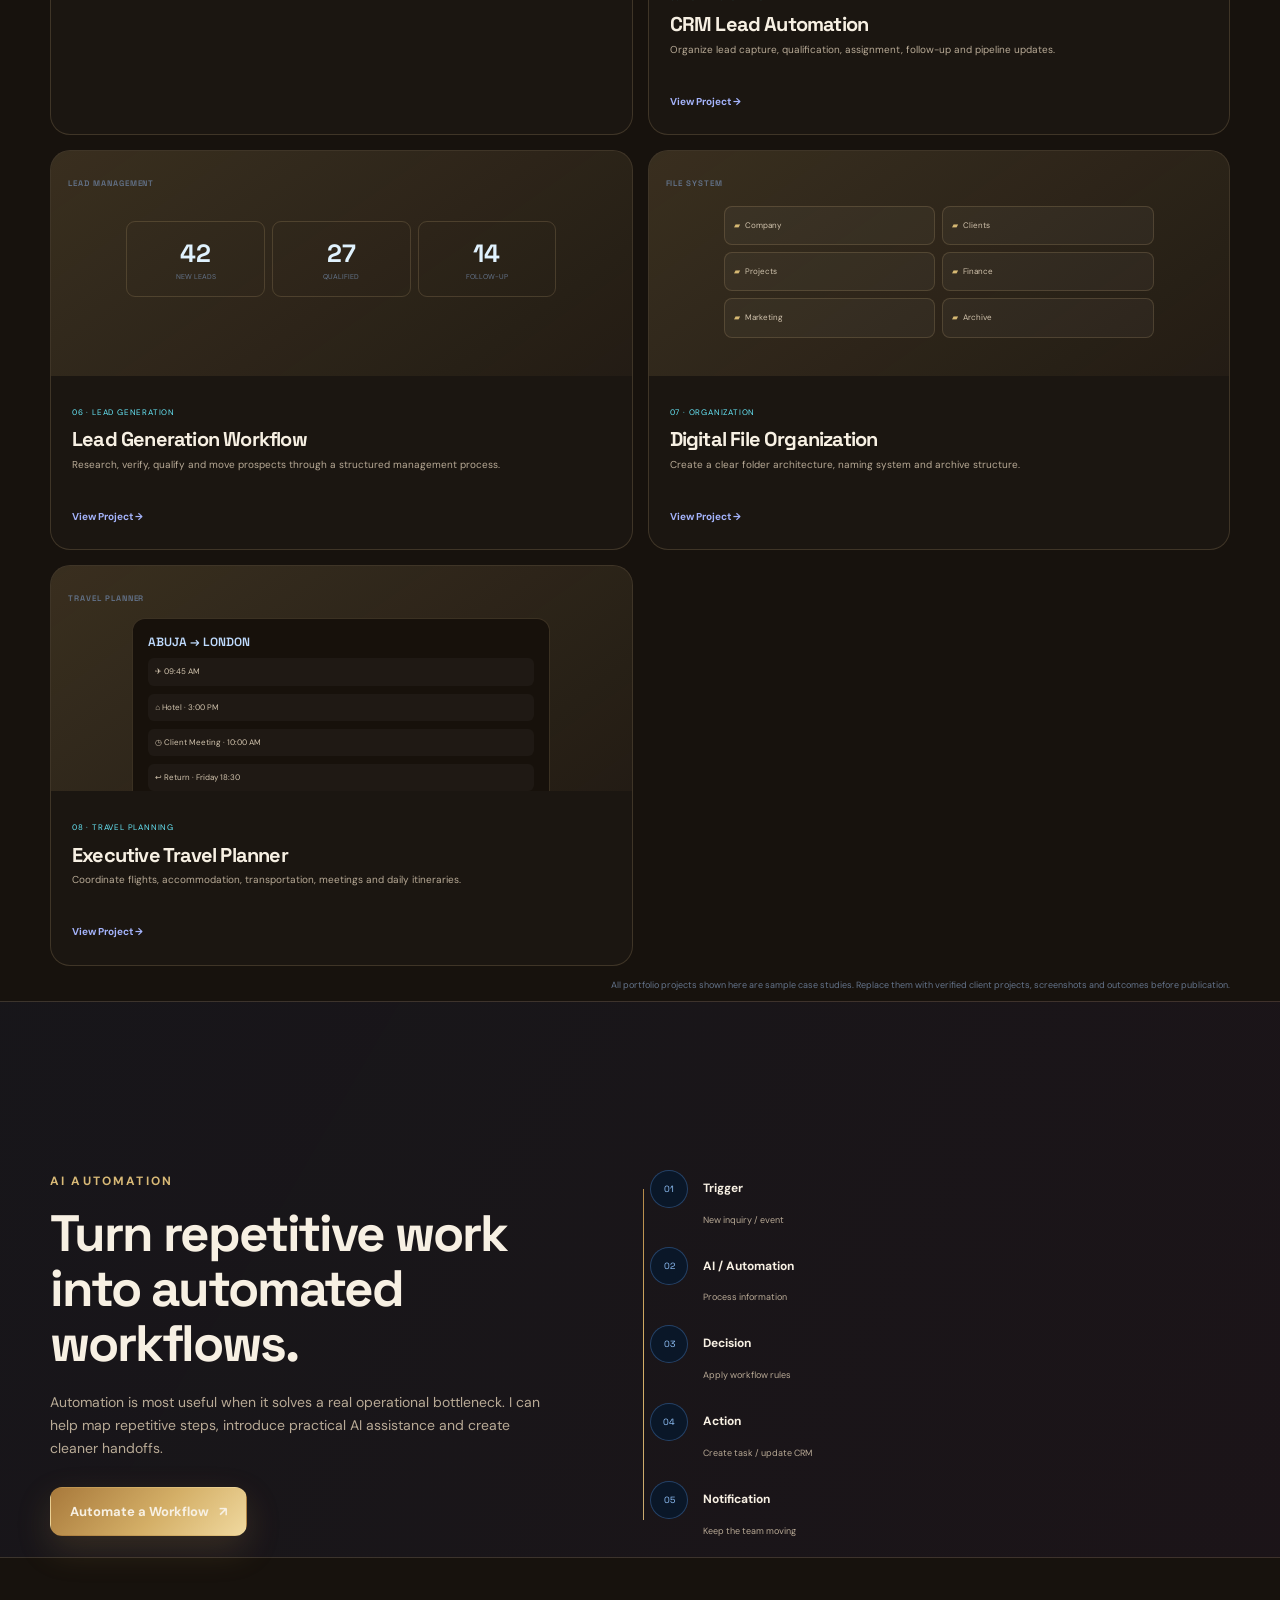
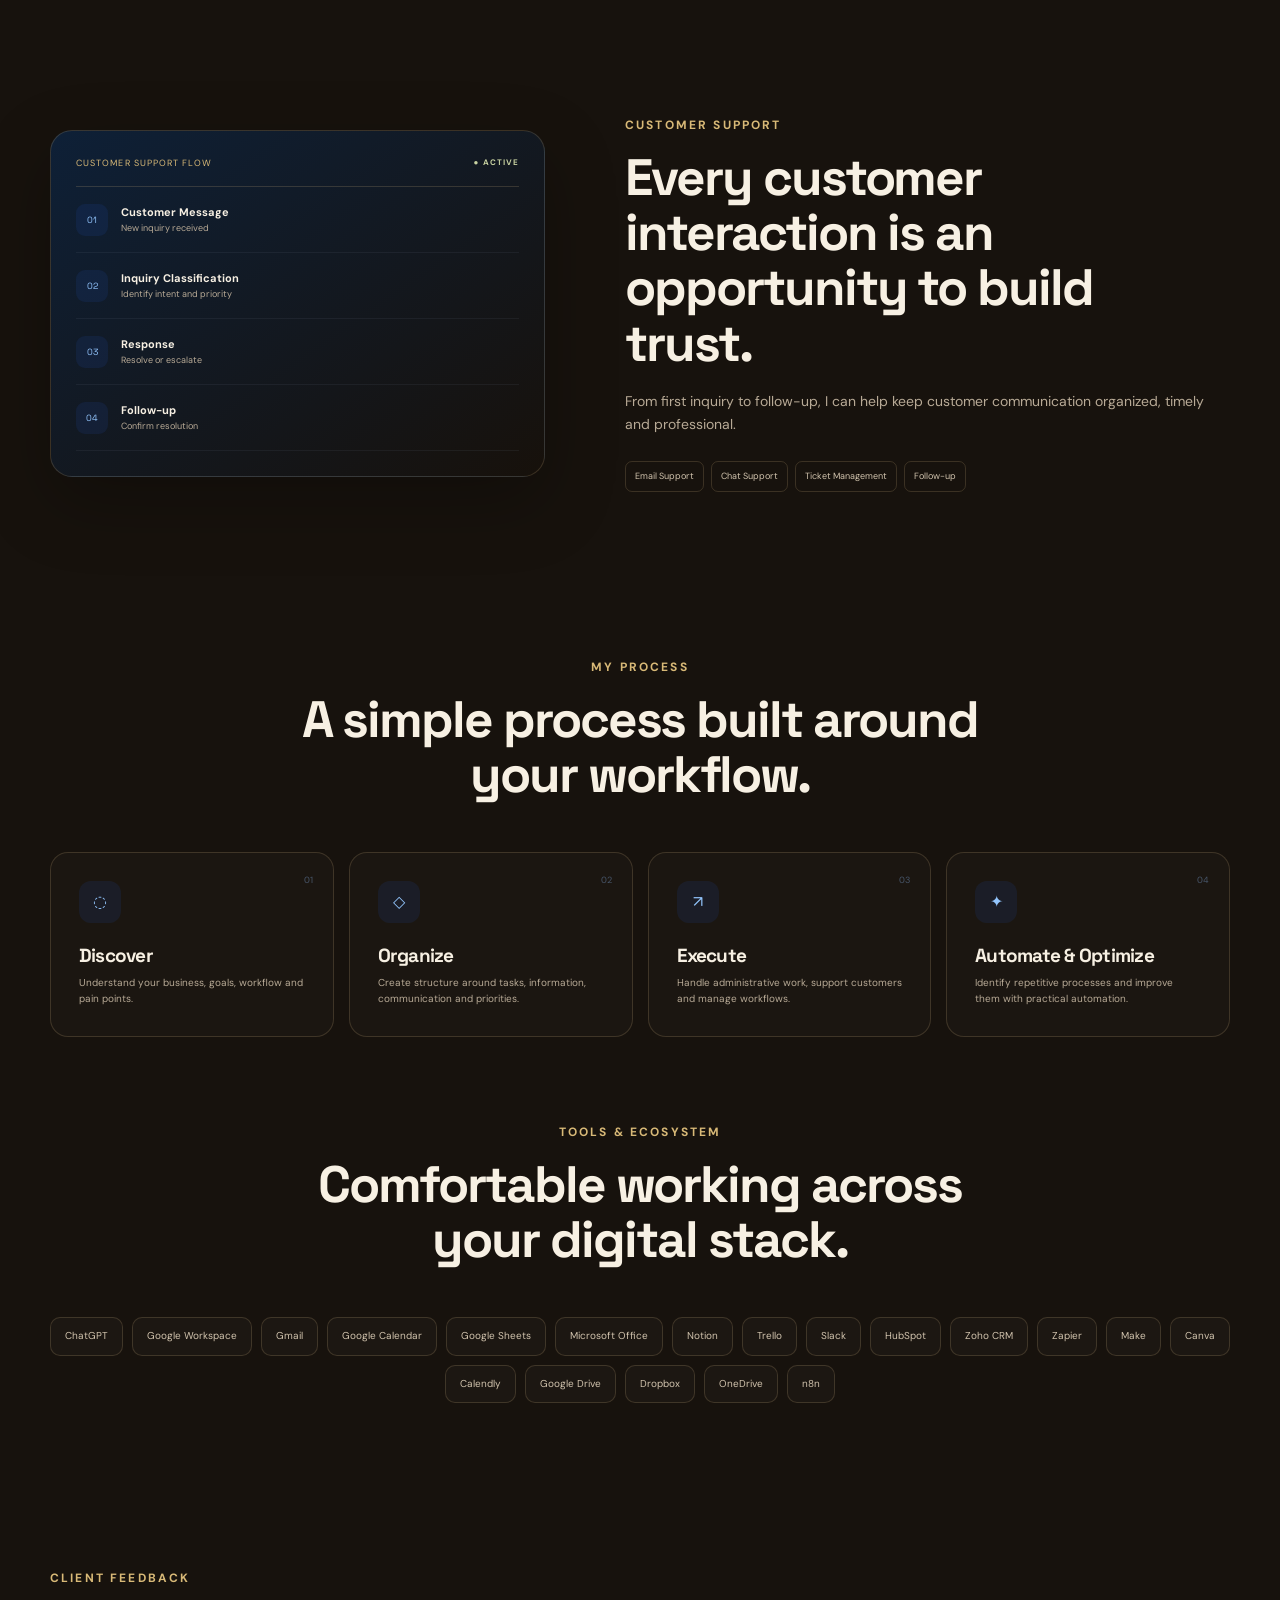
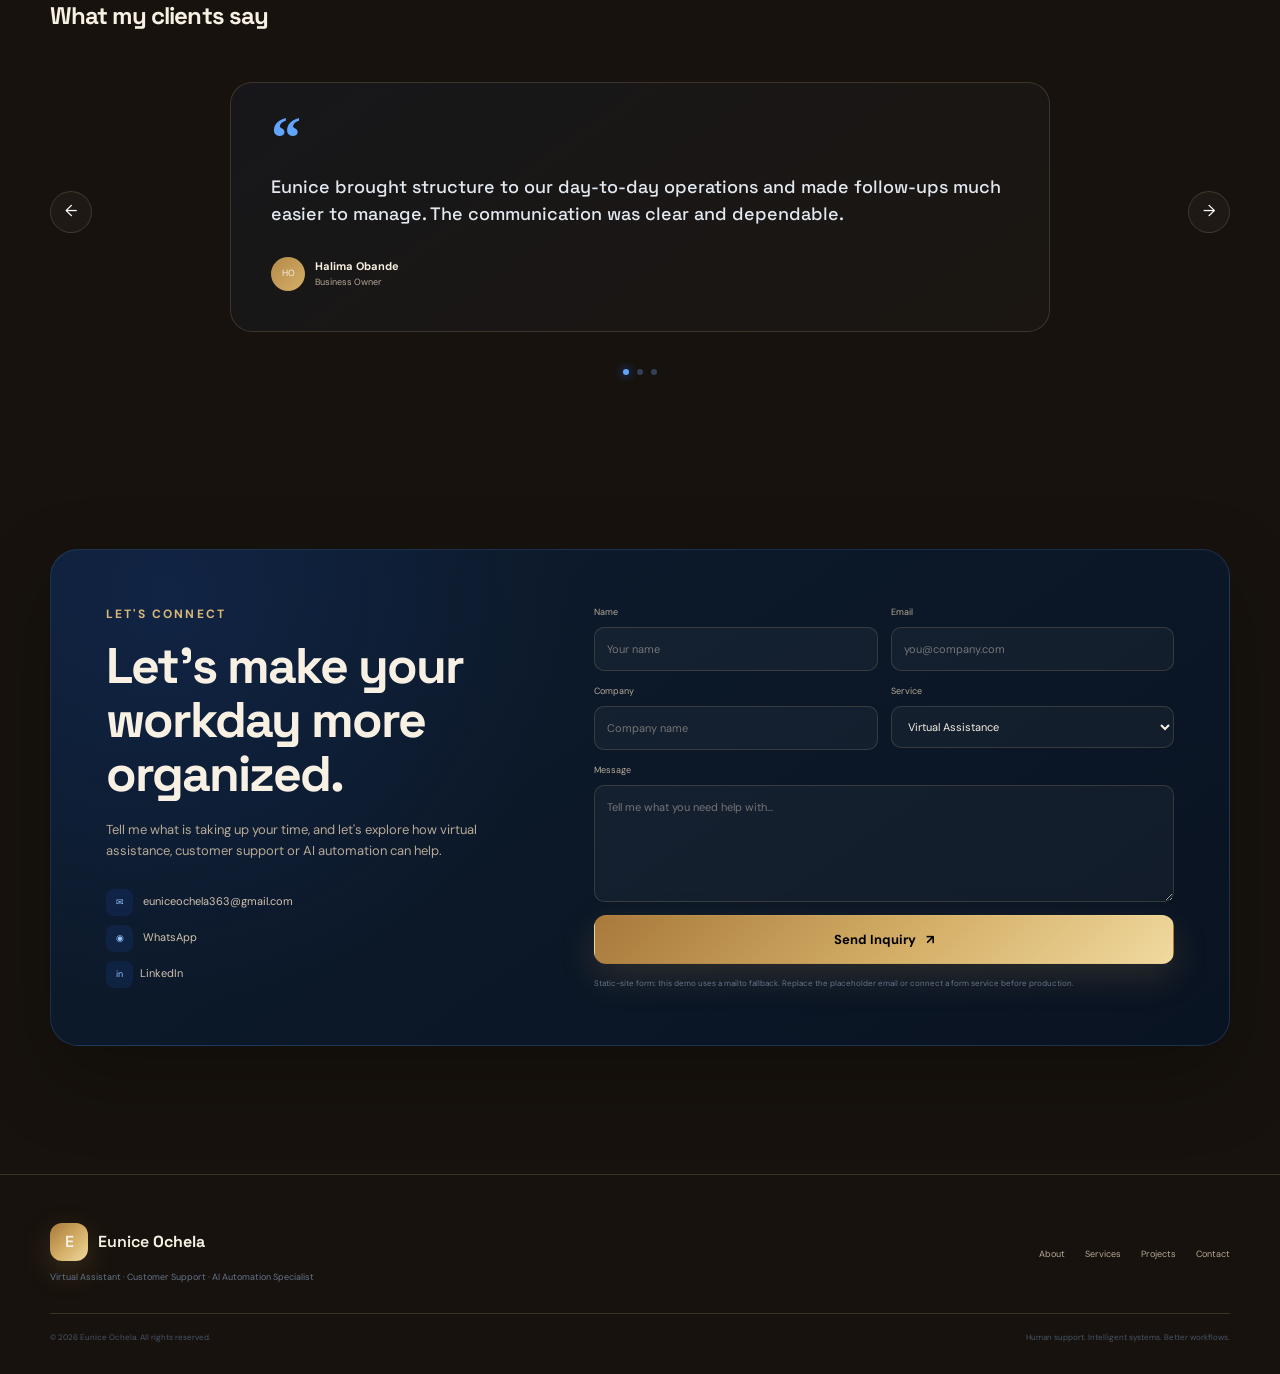
==== commit a31ec537: "changes made to index" ====
--- a/index.html
+++ b/index.html
@@ -40,7 +40,7 @@
       <div class="container about-grid">
         <div class="profile-card reveal">
           
-            <img src="./images/display picture.PNG" alt="">
+            <img src="./images/ChatGPT Image Sep 27, 2026, 09_52_46 PM.png" alt="">
         
           <div class="profile-label"><i>●</i> Digital Operations Partner</div>
           <div class="profile-glow"></div>
@@ -153,67 +153,67 @@
         </div>
 
         <div class="projects-grid" id="projectGrid">
-          <div>
-              <div class="image-div">
-                <img src="./images/02a85f402c5f47728c907b980c8969f3.png" alt="">
-              </div>
-              <div class="image-div">
-              <img src="./images/Screenshot 2026-05-05 185118.png" alt="">
-            </div>
+          <!-- <div>
+              <div class="image-div">
+                <img src="./images/email management.jpeg" alt="">
+              </div>
+              <div class="image-div">
+              <img src="./images/email management.png" alt="">
+            </div> -->
             <article class="project-card large" data-category="virtual" data-project="email">
               <div class="project-visual email-visual"><span class="visual-label">EMAIL MANAGEMENT</span><div class="inbox"><div class="inbox-head">Inbox <b>247</b></div><div class="mail-row hot"><i></i><span>Urgent client request</span><b>URGENT</b></div><div class="mail-row"><i></i><span>Meeting confirmation</span><b>FOLLOW-UP</b></div><div class="mail-row"><i></i><span>Monthly newsletter</span><b>ARCHIVE</b></div><div class="mail-row"><i></i><span>Finance document</span><b>IMPORTANT</b></div></div></div>
               <div class="project-info"><small>01 · VIRTUAL ASSISTANCE</small><h3>Executive Email Management</h3><p>Organize an overloaded inbox through categorization, priority management and follow-up tracking.</p><button class="case-btn" data-open="email">View Project →</button></div>
             </article>
-          </div>
-          <div>
-              <div class="image-div">
-                <img src="./images/02a85f402c5f47728c907b980c8969f3.png" alt="">
-              </div>
-              <div class="image-div">
-              <img src="./images/Screenshot 2026-05-05 185118.png" alt="">
-              </div>
+          <!-- </div> -->
+          <!-- <div> -->
+              <!-- <div class="image-div"> 
+                <img src="./images/meeting coordination.png" alt="">
+              </div>
+              <div class="image-div">
+              <img src="./images/meeting scheduling 1.png" alt="">
+              </div> -->
           <article class="project-card" data-category="virtual" data-project="calendar">
             <div class="project-visual calendar-visual"><span class="visual-label">CALENDAR</span><div class="calendar"><b>MON 14</b><div><strong>09:00</strong> Team Meeting</div><div><strong>11:00</strong> Client Call</div><div><strong>13:00</strong> Strategy Session</div><div><strong>15:30</strong> Project Review</div></div></div>
             <div class="project-info"><small>02 · CALENDAR MANAGEMENT</small><h3>Meeting Coordination</h3><p>Coordinate meetings, time zones, agendas, reminders and follow-ups.</p><button class="case-btn" data-open="calendar">View Project →</button></div>
           </article>
-          </div>
-          <div>
-              <div class="image-div">
-                <img src="./images/02a85f402c5f47728c907b980c8969f3.png" alt="">
-              </div>
-              <div class="image-div">
-              <img src="./images/Screenshot 2026-05-05 185118.png" alt="">
-              </div>
+          <!-- </div>
+          <div> -->
+              <!-- <div class="image-div">
+                <img src="./images/content calendar.png" alt="">
+              </div>
+              <div class="image-div">
+              <img src="./images/strategic growth.jpeg" alt="">
+              </div> -->
             <article class="project-card" data-category="content" data-project="content">
               <div class="project-visual content-visual"><span class="visual-label">CONTENT SYSTEM</span><div class="content-week"><b>CONTENT CALENDAR</b><span>MON · EDUCATE</span><span>TUE · INSIGHT</span><span>WED · ENGAGE</span><span>THU · OFFER</span><span>FRI · STORY</span></div></div>
               <div class="project-info"><small>03 · CONTENT & GROWTH</small><h3>Content Calendar & Growth</h3><p>Plan content around audience needs, content pillars and growth objectives.</p><button class="case-btn" data-open="content">View Project →</button></div>
             </article>
-          </div>
-          <div>
-              <div class="image-div">
-                <img src="./images/02a85f402c5f47728c907b980c8969f3.png" alt="">
-              </div>
-              <div class="image-div">
-              <img src="./images/Screenshot 2026-05-05 185118.png" alt="">
-              </div>
+          <!-- </div>
+          <div> -->
+              <!-- <div class="image-div"> -->
+                <!-- <img src="./images/Lead Generation workflow.png" alt="">
+              </div>
+              <div class="image-div">
+              <img src="./images/leasd generation sheet.png" alt="">
+              </div> -->
             <article class="project-card large" data-category="automation" data-project="workflow">
               <div class="project-visual workflow-visual"><span class="visual-label">AUTOMATION FLOW</span><div class="nodes"><span>INQUIRY</span><i>↓</i><span>AI / RULES</span><i>↓</i><span>CRM</span><i>↓</i><span>FOLLOW-UP</span></div></div>
               <div class="project-info"><small>04 · AI AUTOMATION</small><h3>Business Workflow Automation</h3><p>Connect inquiries, records, tasks, confirmations and reminders into a repeatable workflow.</p><button class="case-btn" data-open="workflow">View Project →</button></div>
             </article>
-          </div>
-
-          <div>
+          <!-- </div> -->
+
+          <!-- <div>
               <div class="image-div">
                 <img src="./images/02a85f402c5f47728c907b980c8969f3.png" alt="">
               </div>
               <div class="image-div">
               <img src="./images/Screenshot 2026-05-05 185118.png" alt="">
-              </div>
+              </div> -->
             <article class="project-card" data-category="crm" data-project="crm">
               <div class="project-visual crm-visual"><span class="visual-label">CRM PIPELINE</span><div class="pipeline"><span>NEW</span><span>CONTACTED</span><span>QUALIFIED</span><span>PROPOSAL</span><span>WON</span></div></div>
               <div class="project-info"><small>05 · CRM AUTOMATION</small><h3>CRM Lead Automation</h3><p>Organize lead capture, qualification, assignment, follow-up and pipeline updates.</p><button class="case-btn" data-open="crm">View Project →</button></div>
             </article>
-          </div>
+          <!-- </div>
 
           <div>
               <div class="image-div">
@@ -221,12 +221,12 @@
               </div>
               <div class="image-div">
               <img src="./images/Screenshot 2026-05-05 185118.png" alt="">
-              </div>
+              </div> -->
             <article class="project-card" data-category="crm" data-project="crm">
               <div class="project-visual crm-visual"><span class="visual-label">CRM PIPELINE</span><div class="pipeline"><span>NEW</span><span>CONTACTED</span><span>QUALIFIED</span><span>PROPOSAL</span><span>WON</span></div></div>
               <div class="project-info"><small>05 · CRM AUTOMATION</small><h3>CRM Lead Automation</h3><p>Organize lead capture, qualification, assignment, follow-up and pipeline updates.</p><button class="case-btn" data-open="crm">View Project →</button></div>
             </article>
-          </div>
+          <!-- </div>
 
           <div>
               <div class="image-div">
@@ -234,12 +234,12 @@
               </div>
               <div class="image-div">
               <img src="./images/Screenshot 2026-05-05 185118.png" alt="">
-              </div>
+              </div> -->
           <article class="project-card" data-category="lead" data-project="lead">
             <div class="project-visual lead-visual"><span class="visual-label">LEAD MANAGEMENT</span><div class="lead-stats"><b>42<small>NEW LEADS</small></b><b>27<small>QUALIFIED</small></b><b>14<small>FOLLOW-UP</small></b></div></div>
             <div class="project-info"><small>06 · LEAD GENERATION</small><h3>Lead Generation Workflow</h3><p>Research, verify, qualify and move prospects through a structured management process.</p><button class="case-btn" data-open="lead">View Project →</button></div>
           </article>
-          </div>
+          <!-- </div>
 
           <div>
               <div class="image-div">
@@ -247,12 +247,12 @@
               </div>
               <div class="image-div">
               <img src="./images/Screenshot 2026-05-05 185118.png" alt="">
-              </div>
+              </div> -->
             <article class="project-card" data-category="organization" data-project="files">
               <div class="project-visual files-visual"><span class="visual-label">FILE SYSTEM</span><div class="folders"><span>Company</span><span>Clients</span><span>Projects</span><span>Finance</span><span>Marketing</span><span>Archive</span></div></div>
               <div class="project-info"><small>07 · ORGANIZATION</small><h3>Digital File Organization</h3><p>Create a clear folder architecture, naming system and archive structure.</p><button class="case-btn" data-open="files">View Project →</button></div>
             </article>
-          </div>
+          <!-- </div>
 
           <div>
               <div class="image-div">
@@ -260,12 +260,12 @@
               </div>
               <div class="image-div">
               <img src="./images/Screenshot 2026-05-05 185118.png" alt="">
-              </div>
+              </div> -->
             <article class="project-card" data-category="travel" data-project="travel">
               <div class="project-visual travel-visual"><span class="visual-label">TRAVEL PLANNER</span><div class="trip"><strong>ABUJA → LONDON</strong><span>✈ 09:45 AM</span><span>⌂ Hotel · 3:00 PM</span><span>◷ Client Meeting · 10:00 AM</span><span>↩ Return · Friday 18:30</span></div></div>
               <div class="project-info"><small>08 · TRAVEL PLANNING</small><h3>Executive Travel Planner</h3><p>Coordinate flights, accommodation, transportation, meetings and daily itineraries.</p><button class="case-btn" data-open="travel">View Project →</button></div>
             </article>
-          </div>
+          <!-- </div> -->
         </div>
         <p class="sample-note">All portfolio projects shown here are sample case studies. Replace them with verified client projects, screenshots and outcomes before publication.</p>
       </div>
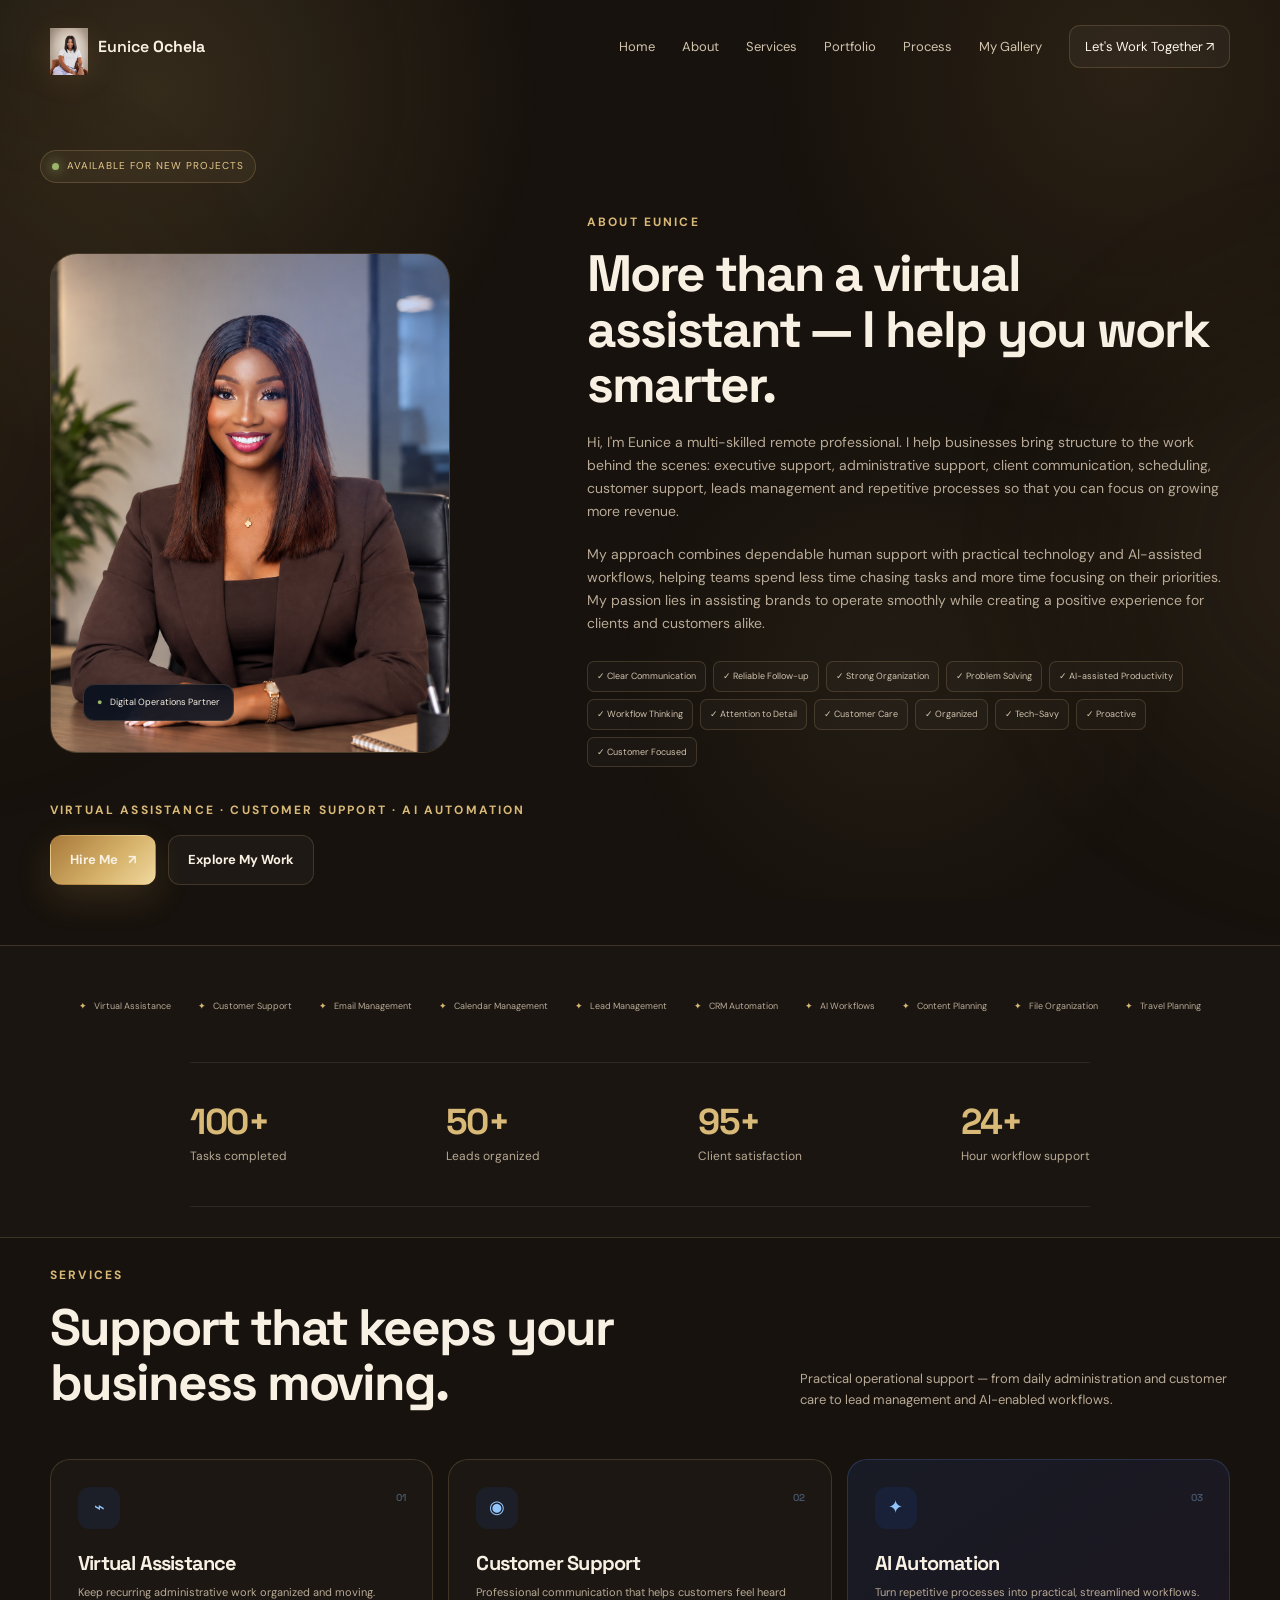
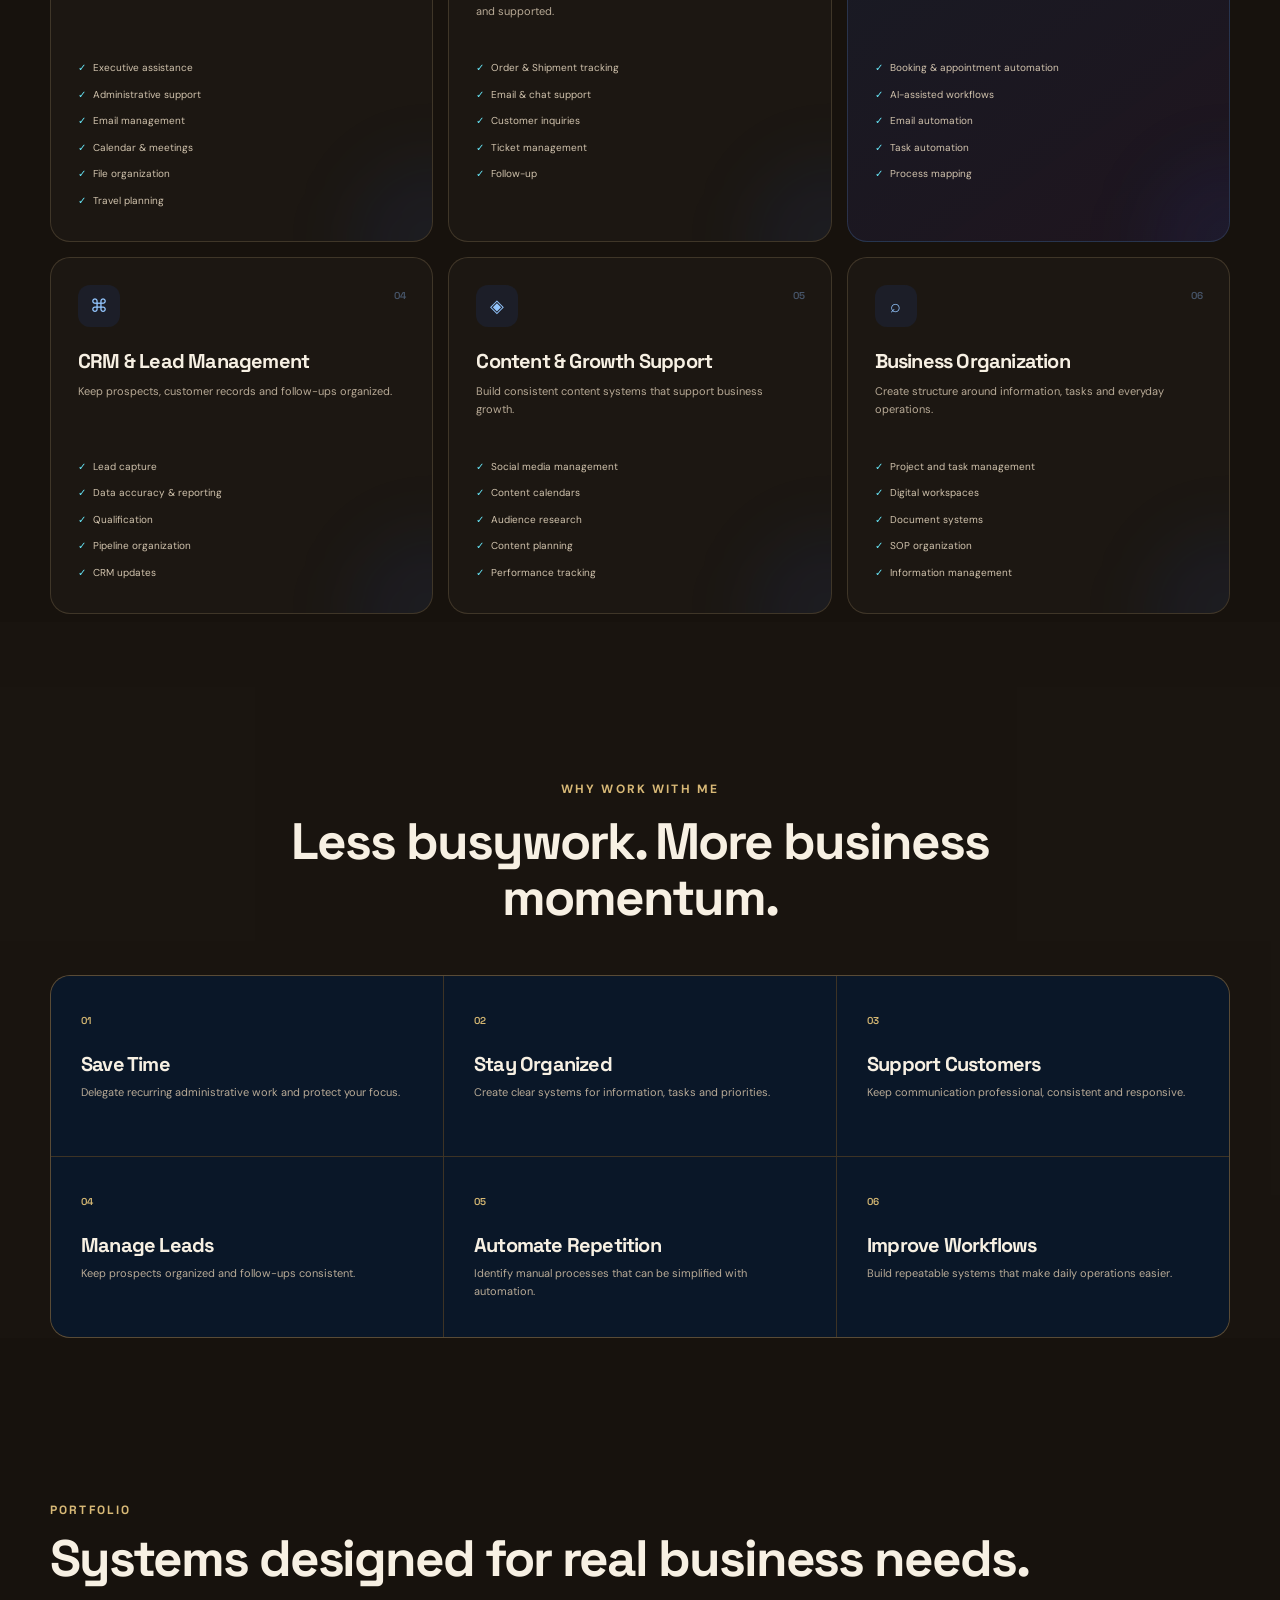
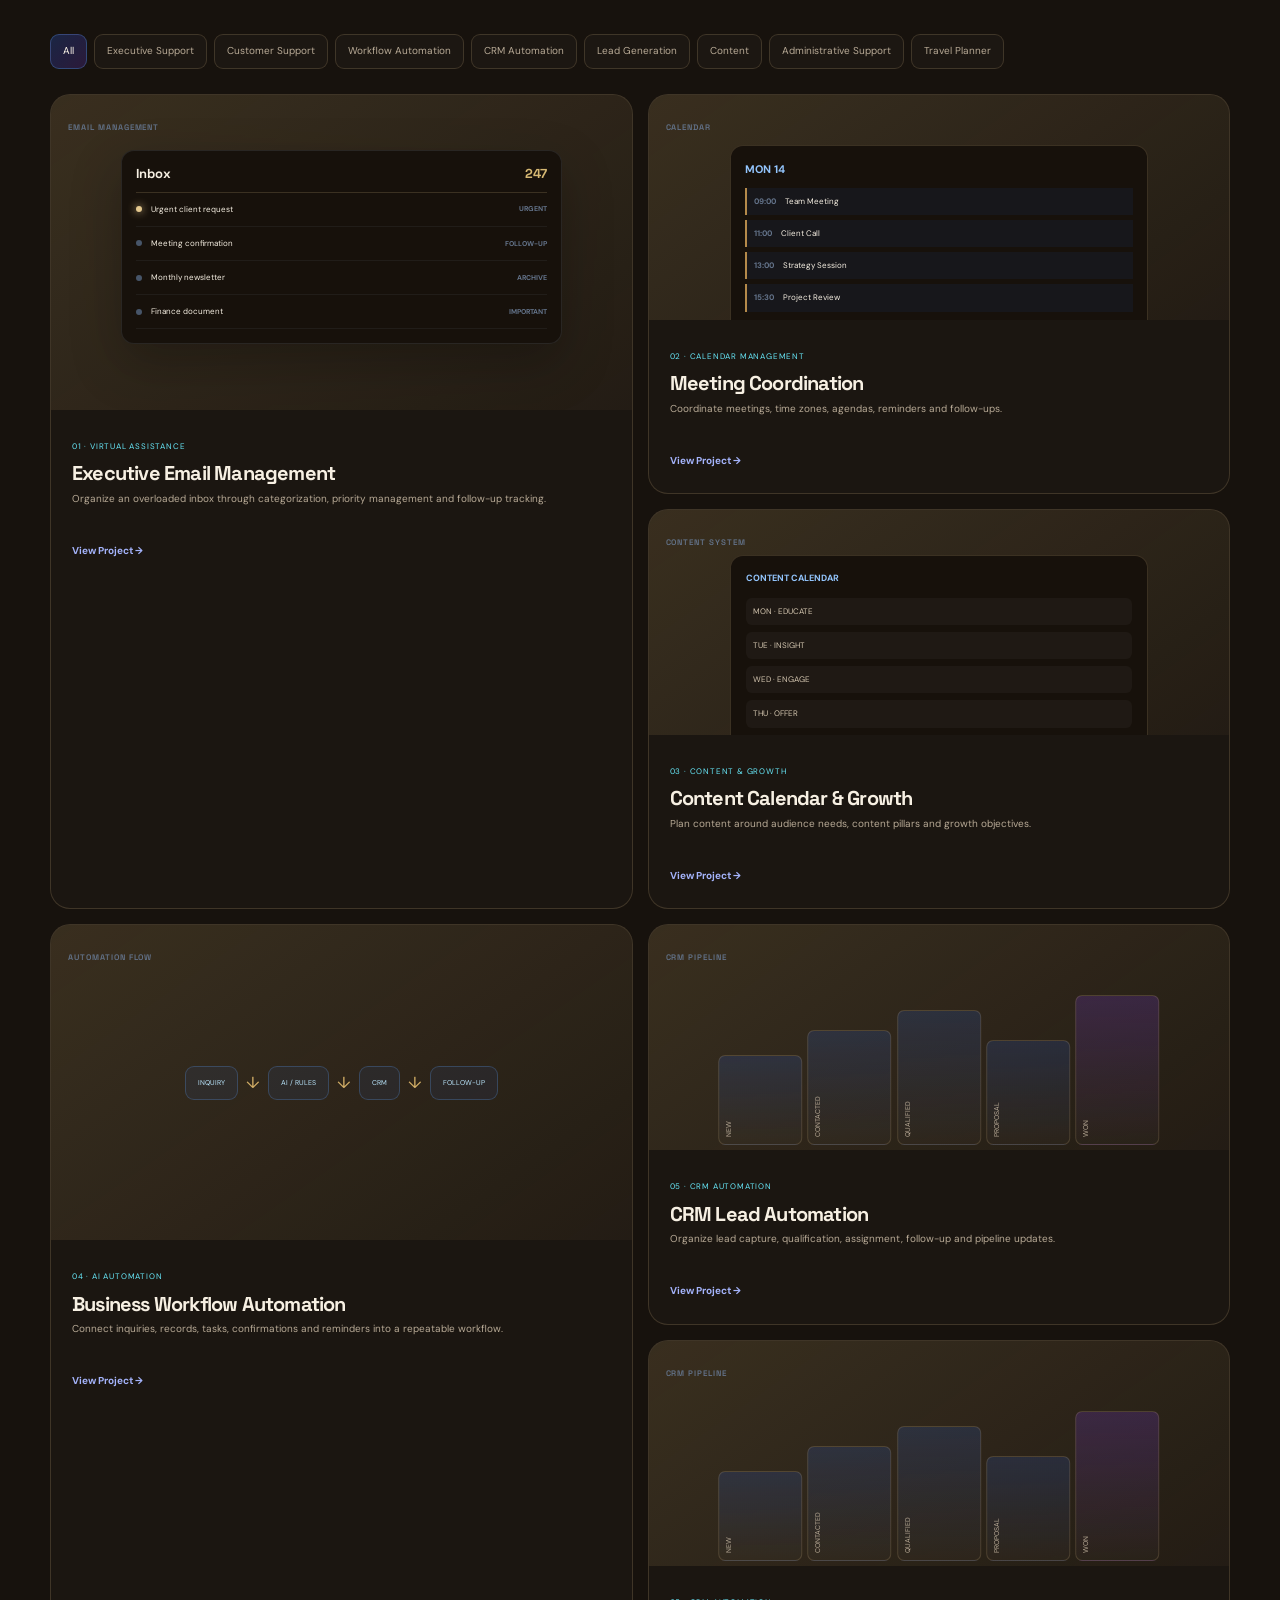
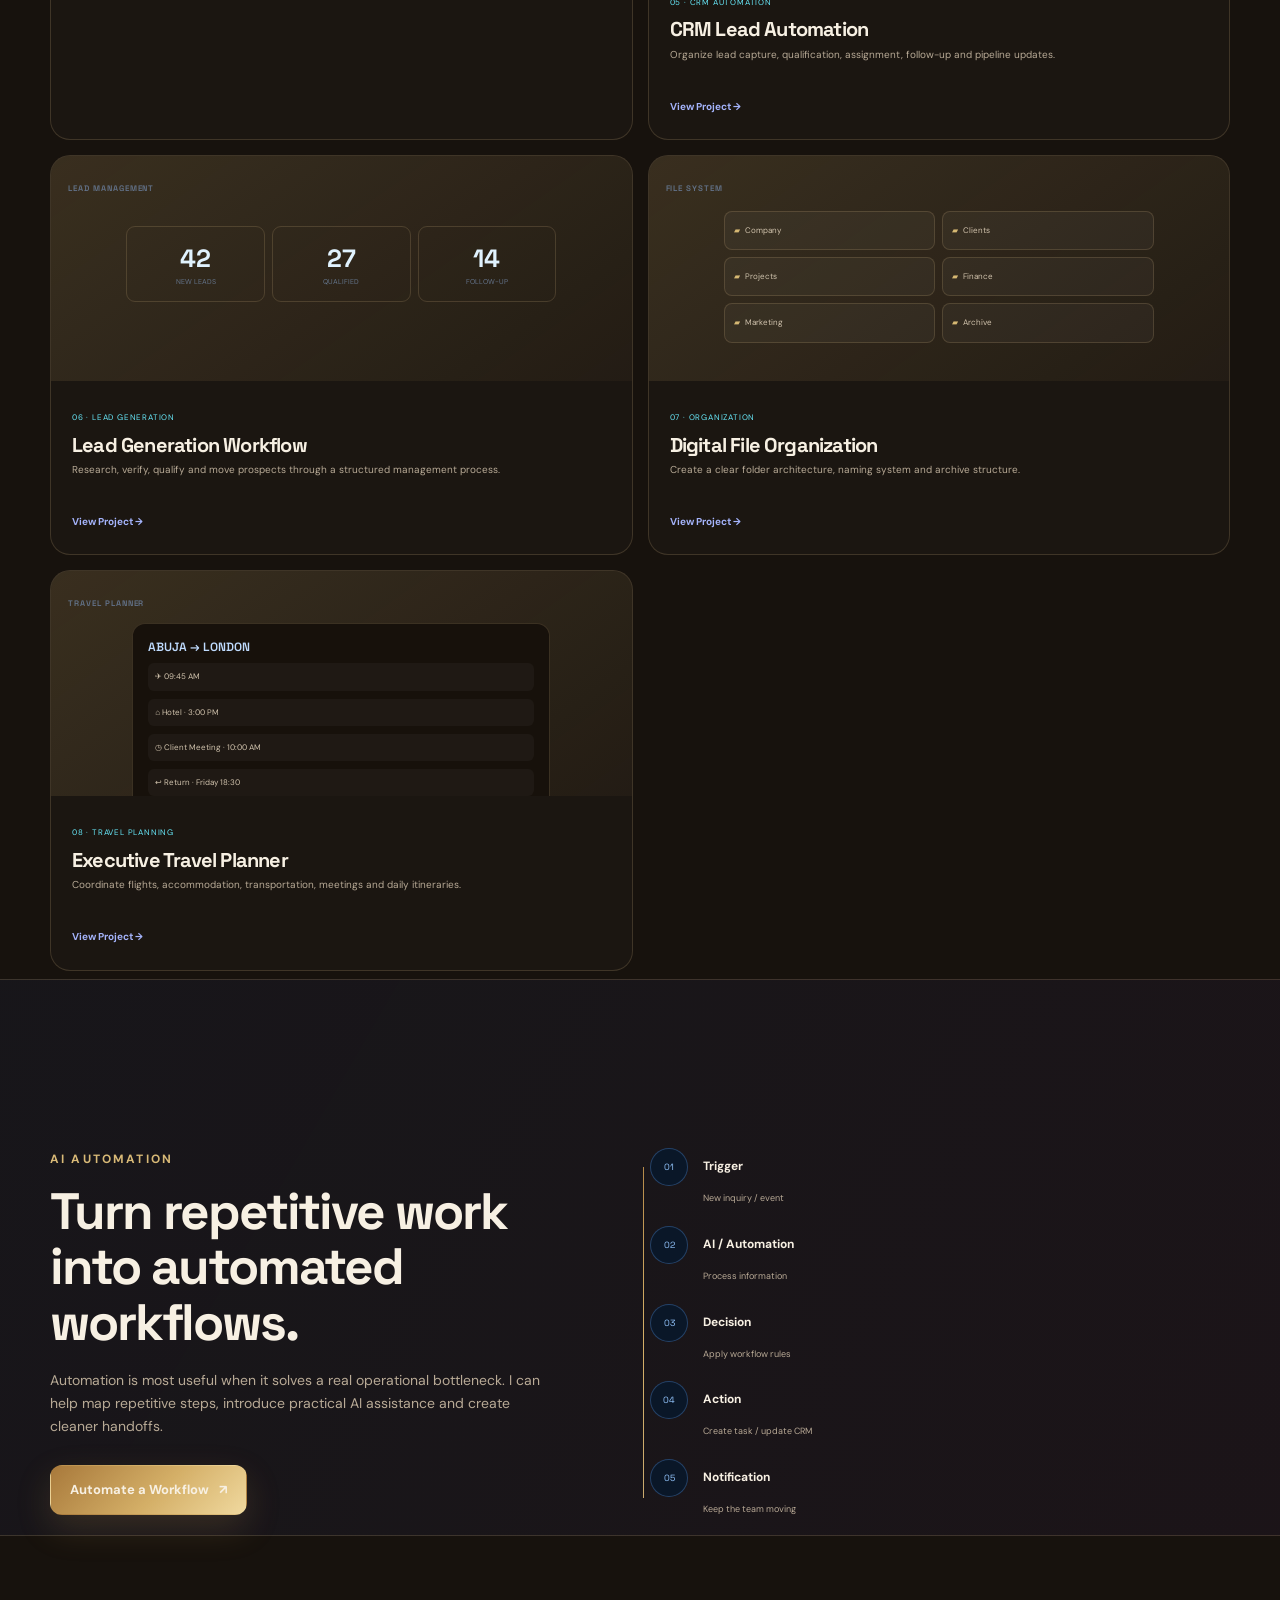
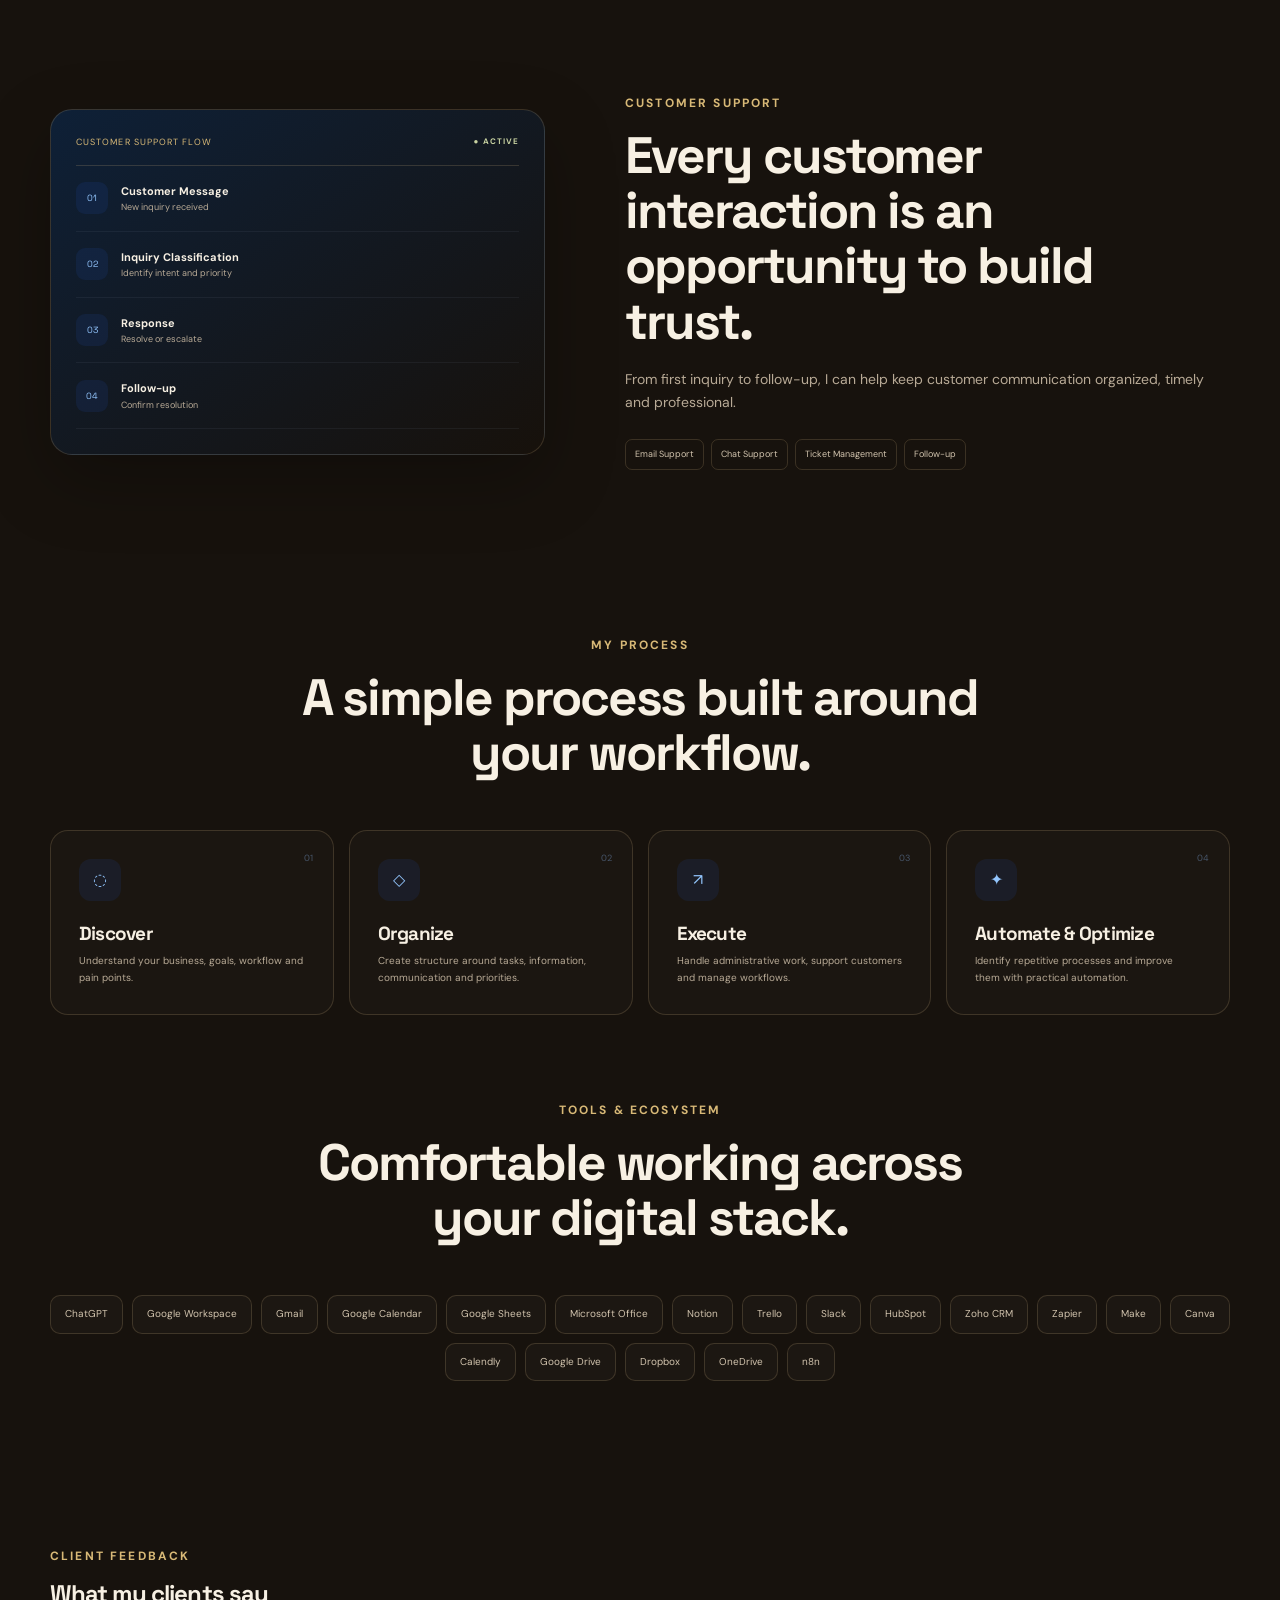
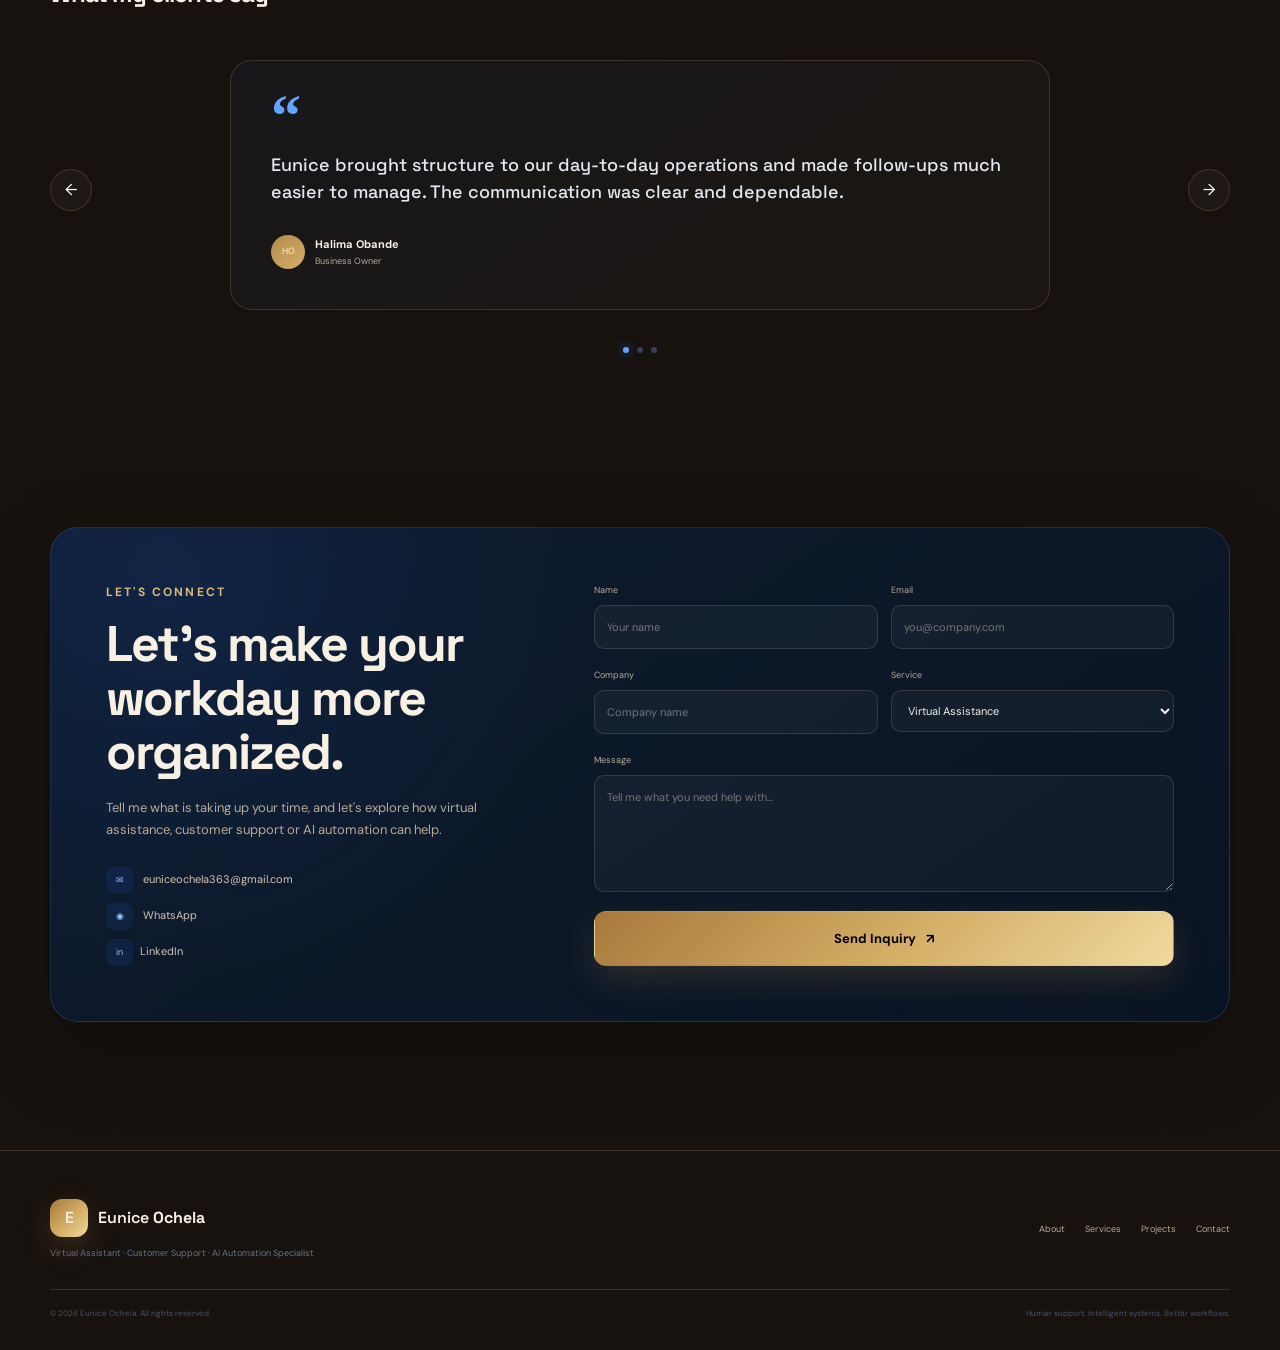
==== commit 2482f9ef: "image fixed" ====
--- a/index.html
+++ b/index.html
@@ -27,7 +27,7 @@
       </button>
       <nav class="nav-links" id="navLinks">
         <a href="#home">Home</a><a href="#about">About</a><a href="#services">Services</a>
-        <a href="#projects">Portfolio</a><a href="#process">Process</a><a href="#faq">FAQ</a>
+        <a href="#projects">Portfolio</a><a href="#process">Process</a></a><a href="./gallery.html">My Gallery</a>
         <a class="nav-cta" href="#contact">Let's Work Together <span>↗</span></a>
       </nav>
     </div>
@@ -45,10 +45,11 @@
           <div class="profile-label"><i>●</i> Digital Operations Partner</div>
           <div class="profile-glow"></div>
         </div>
+        
         <div class="section-copy reveal">
           <p class="eyebrow">ABOUT EUNICE</p>
           <h2>More than a virtual assistant — I help you work smarter.</span></h2>
-          <p>Hi, I'm Eunice a multi-skilled remote professional. I help businesses bring structure to the work behind the scenes: administrative support, client communication, scheduling, customer support, leads management and repetitive processes so that you can focus on growing more revenue.</p>
+          <p>Hi, I'm Eunice a multi-skilled remote professional. I help businesses bring structure to the work behind the scenes: executive support, administrative support, client communication, scheduling, customer support, leads management and repetitive processes so that you can focus on growing more revenue.</p>
           <p>My approach combines dependable human support with practical technology and AI-assisted workflows, helping teams spend less time chasing tasks and more time focusing on their priorities. My passion lies in assisting brands to operate smoothly while creating a positive experience for clients and customers alike.</p>
           <div class="quality-list">
             <span>✓ Clear Communication</span><span>✓ Reliable Follow-up</span><span>✓ Strong Organization</span>
@@ -62,8 +63,7 @@
     </section>
 
     <!-- possible removal -->
-
-    <section class="hero section" id="home">
+    <!-- <section class="hero section" id="home" style="z-index: 100;"> -->
       <div class="container hero-grid">
         <div class="hero-copy reveal">
           <p class="eyebrow">VIRTUAL ASSISTANCE · CUSTOMER SUPPORT · AI AUTOMATION</p>
@@ -75,6 +75,7 @@
         </div>
     </div>
     <br><br>
+  <!-- </section> -->
     <section class="capability-strip">
      <br> 
       <div class="container capability-inner">
@@ -114,7 +115,7 @@
           <article class="service-card featured reveal"><div class="icon">✦</div><small>03</small><h3>AI Automation</h3><p>Turn repetitive processes into practical, streamlined workflows.</p><ul><li>Booking & appointment automation</li><li>AI-assisted workflows</li><li>Email automation</li><li>Task automation</li><li>Process mapping</li></ul></article>
           <article class="service-card reveal"><div class="icon">⌘</div><small>04</small><h3>CRM & Lead Management</h3><p>Keep prospects, customer records and follow-ups organized.</p><ul><li>Lead capture</li><li>Data accuracy & reporting</li><li>Qualification</li><li>Pipeline organization</li><li>CRM updates</li></ul></article>
           <article class="service-card reveal"><div class="icon">◈</div><small>05</small><h3>Content & Growth Support</h3><p>Build consistent content systems that support business growth.</p><ul><li>Social media management</li><li>Content calendars</li><li>Audience research</li><li>Content planning</li><li>Performance tracking</li></ul></article>
-          <article class="service-card reveal"><div class="icon">⌕</div><small>06</small><h3>Business Organization</h3><p>Create structure around information, tasks and everyday operations.</p><ul><li>Digital workspaces</li><li>Document systems</li><li>SOP organization</li><li>Information management</li></ul></article>
+          <article class="service-card reveal"><div class="icon">⌕</div><small>06</small><h3>Business Organization</h3><p>Create structure around information, tasks and everyday operations.</p><ul><li>Project and task management</li><li>Digital workspaces</li><li>Document systems</li><li>SOP organization</li><li>Information management</li></ul></article>
         </div>
       </div>
     </section>
@@ -267,7 +268,7 @@
             </article>
           <!-- </div> -->
         </div>
-        <p class="sample-note">All portfolio projects shown here are sample case studies. Replace them with verified client projects, screenshots and outcomes before publication.</p>
+    
       </div>
     </section>
 
@@ -368,7 +369,6 @@
           <label>Service<select name="service"><option>Virtual Assistance</option><option>Customer Support</option><option>Email Management</option><option>Calendar Management</option><option>AI Automation</option><option>CRM Automation</option><option>Lead Generation</option><option>Content Management</option><option>File Organization</option><option>Travel Planning</option></select></label>
           <label class="full">Message<textarea name="message" rows="5" placeholder="Tell me what you need help with..." required></textarea></label>
           <button class="btn primary full" type="submit">Send Inquiry <span>↗</span></button>
-          <small class="form-note">Static-site form: this demo uses a mailto fallback. Replace the placeholder email or connect a form service before production.</small>
         </form>
       </div>
     </section>
@@ -395,7 +395,7 @@
         <div><h4>Tools</h4><p id="modalTools"></p></div>
         <div class="modal-full"><h4>Expected Business Benefit</h4><p id="modalBenefit"></p></div>
       </div>
-      <span class="sample-badge">Sample case study — replace with verified project details</span>
+
     </div>
   </div>
 
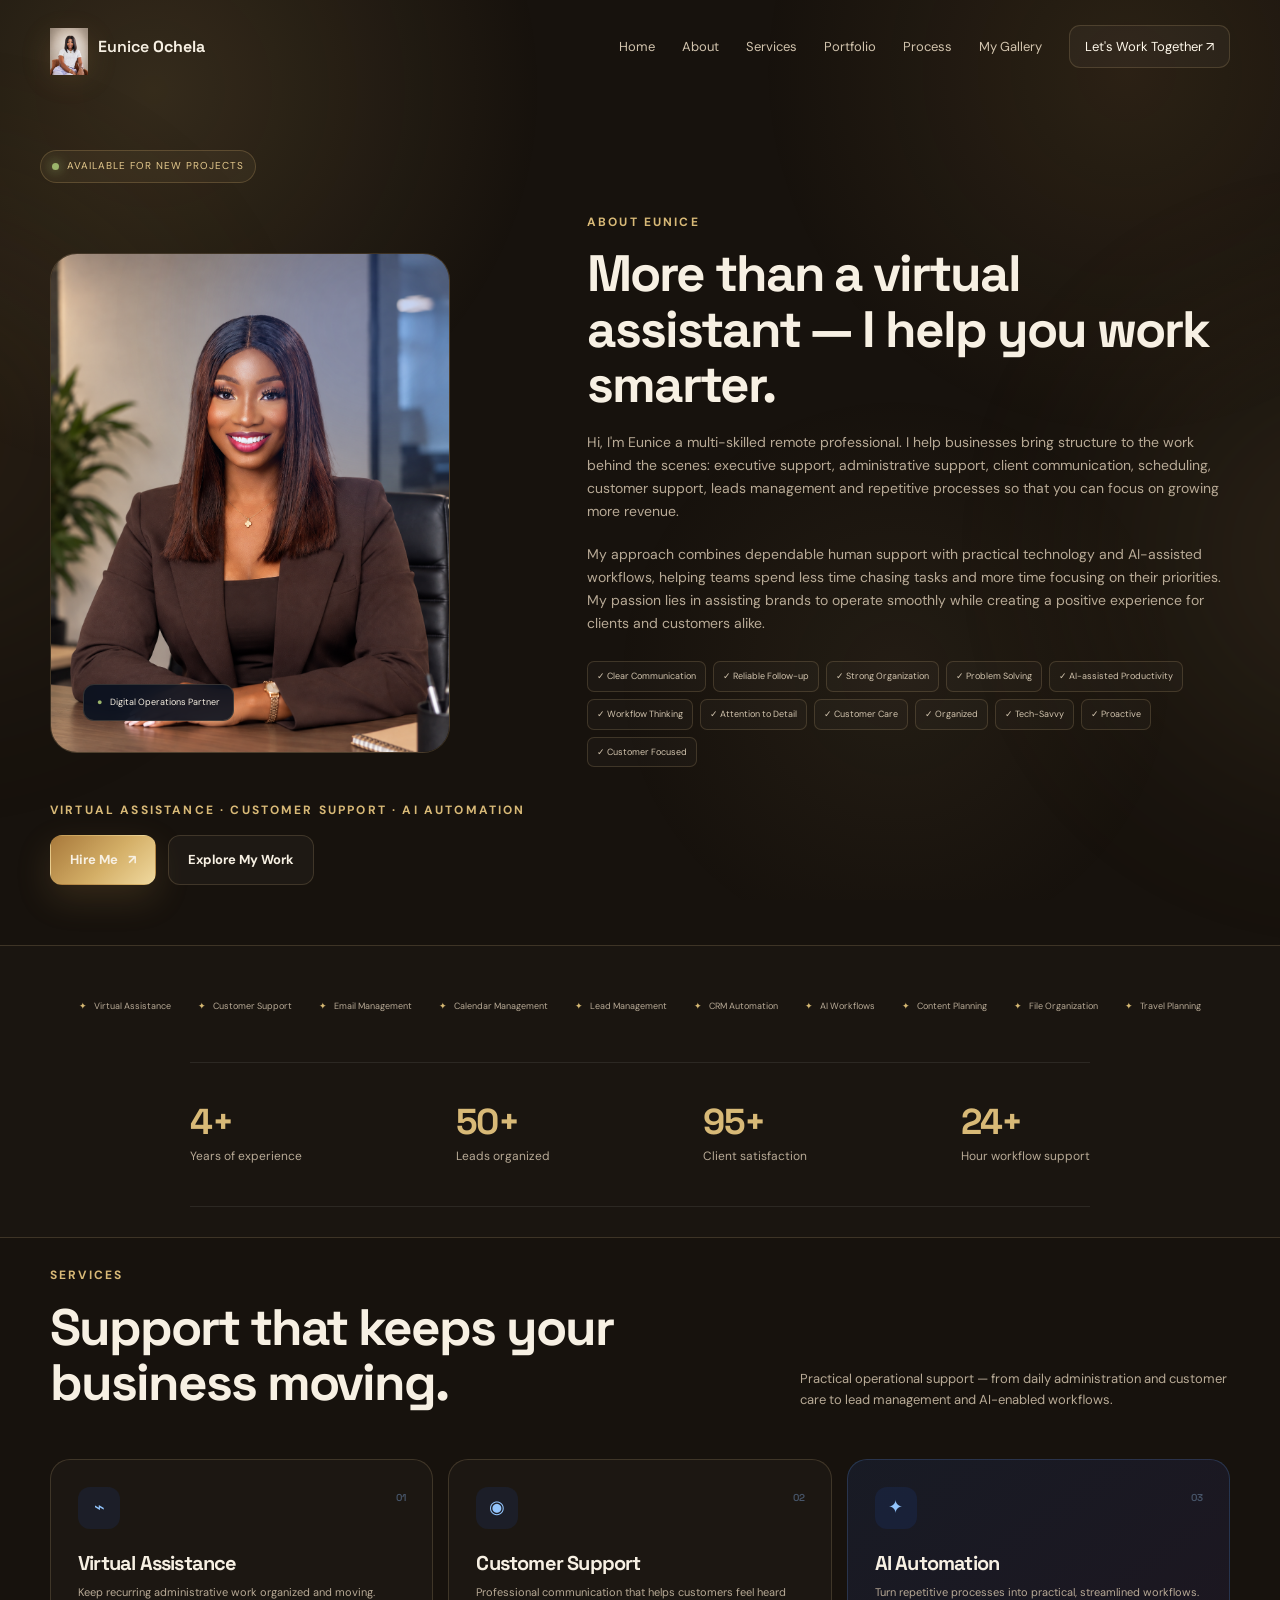
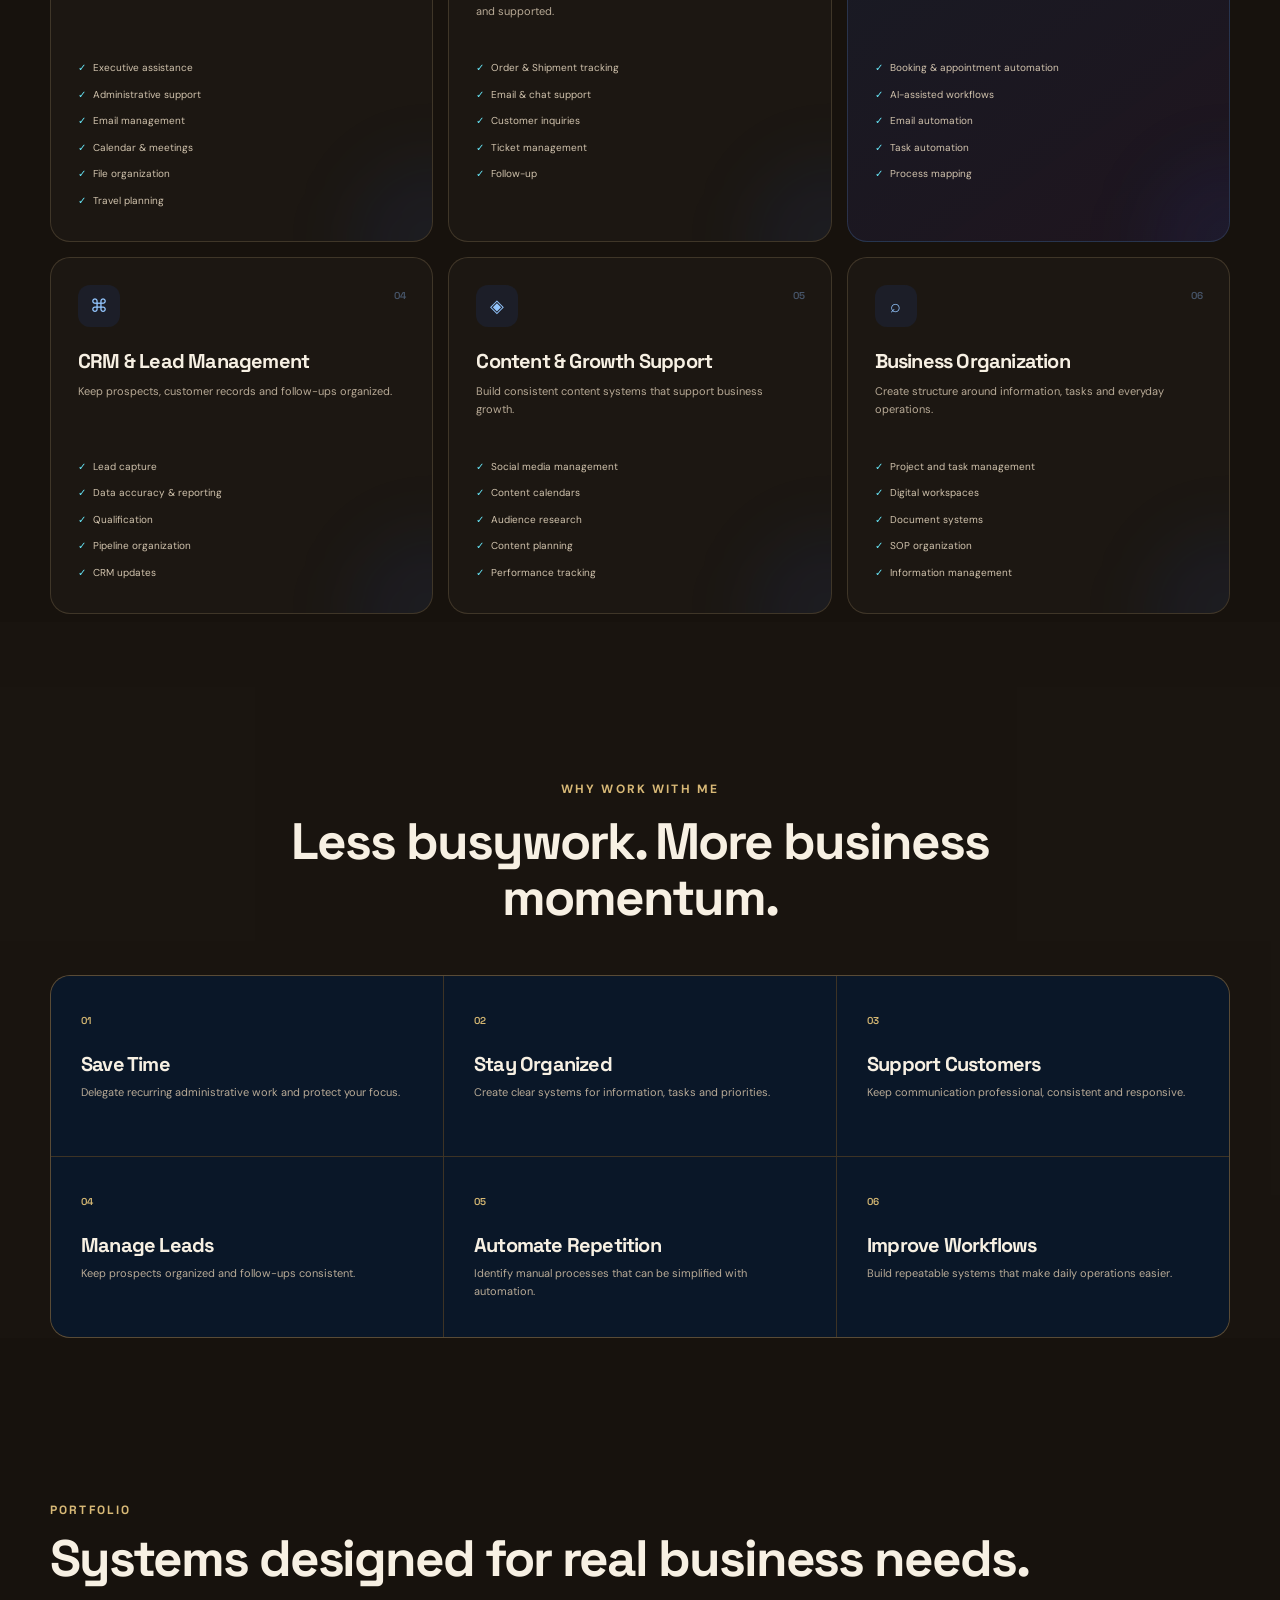
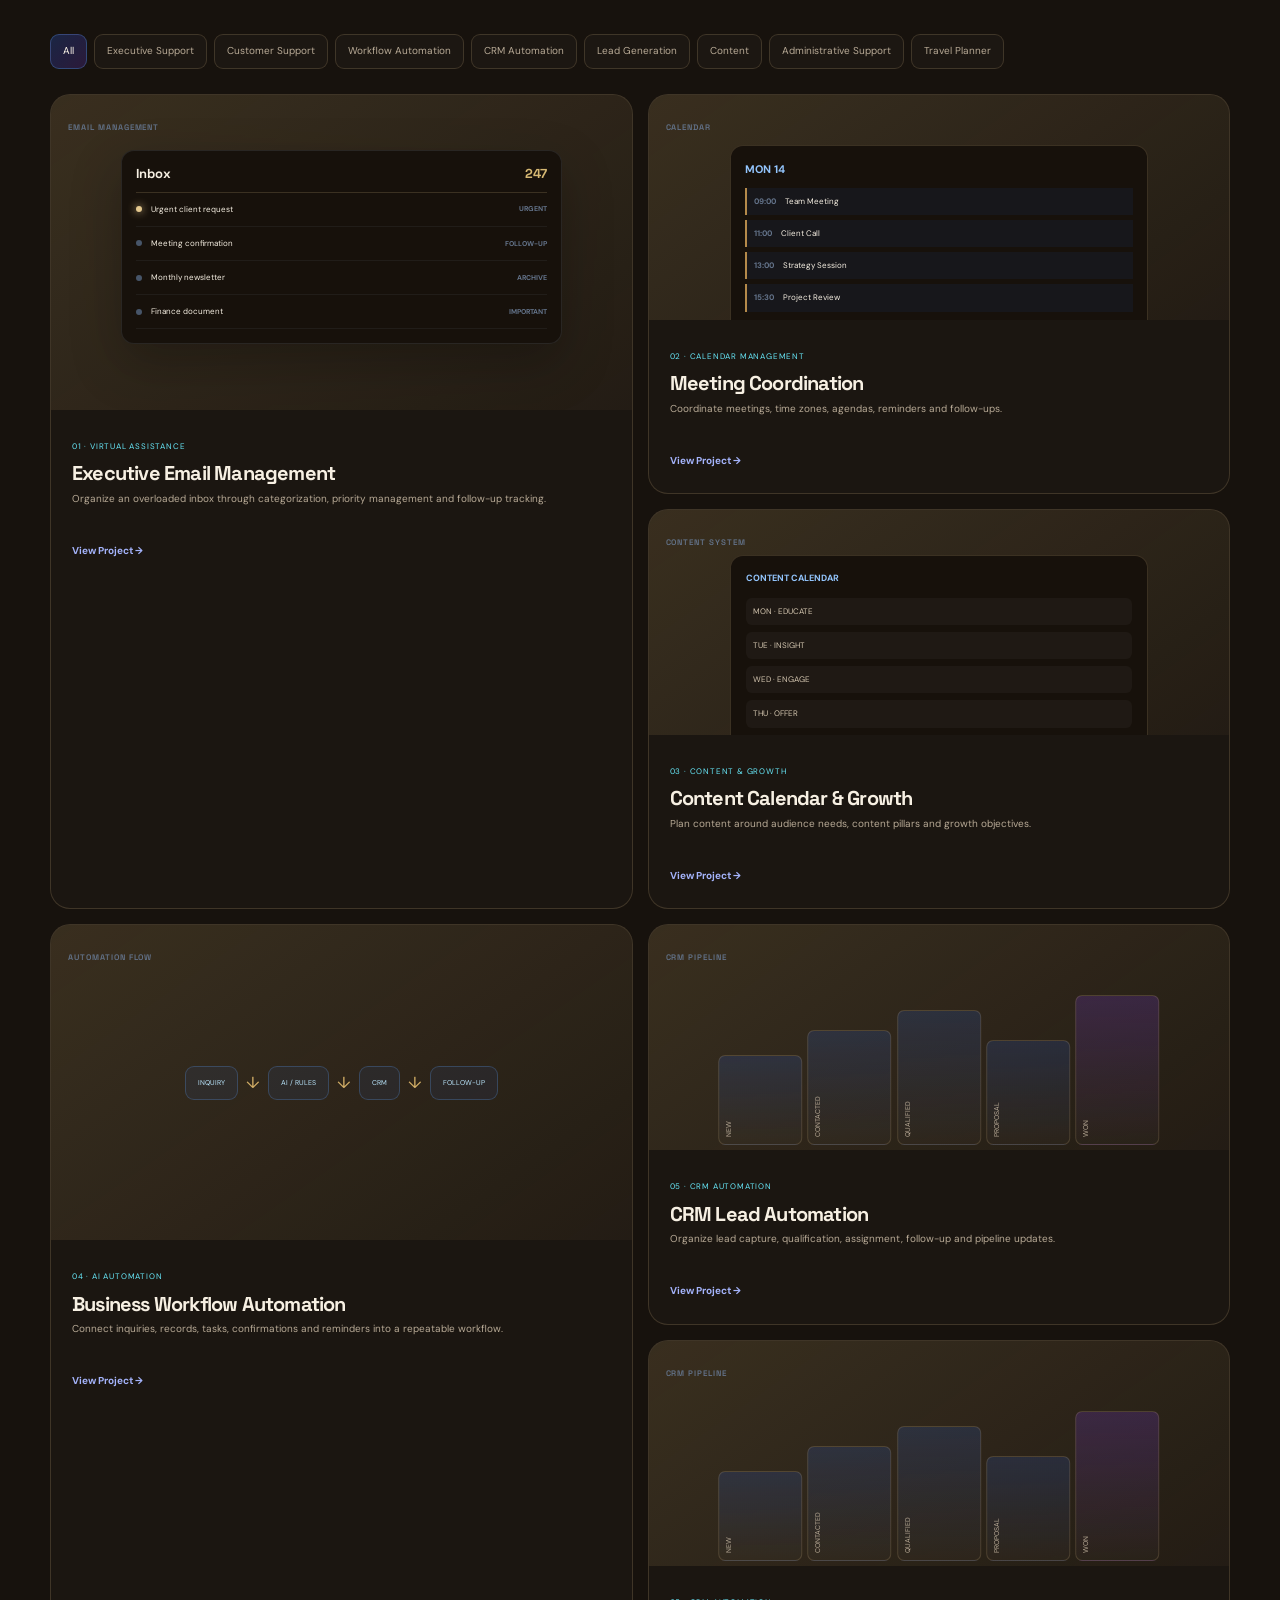
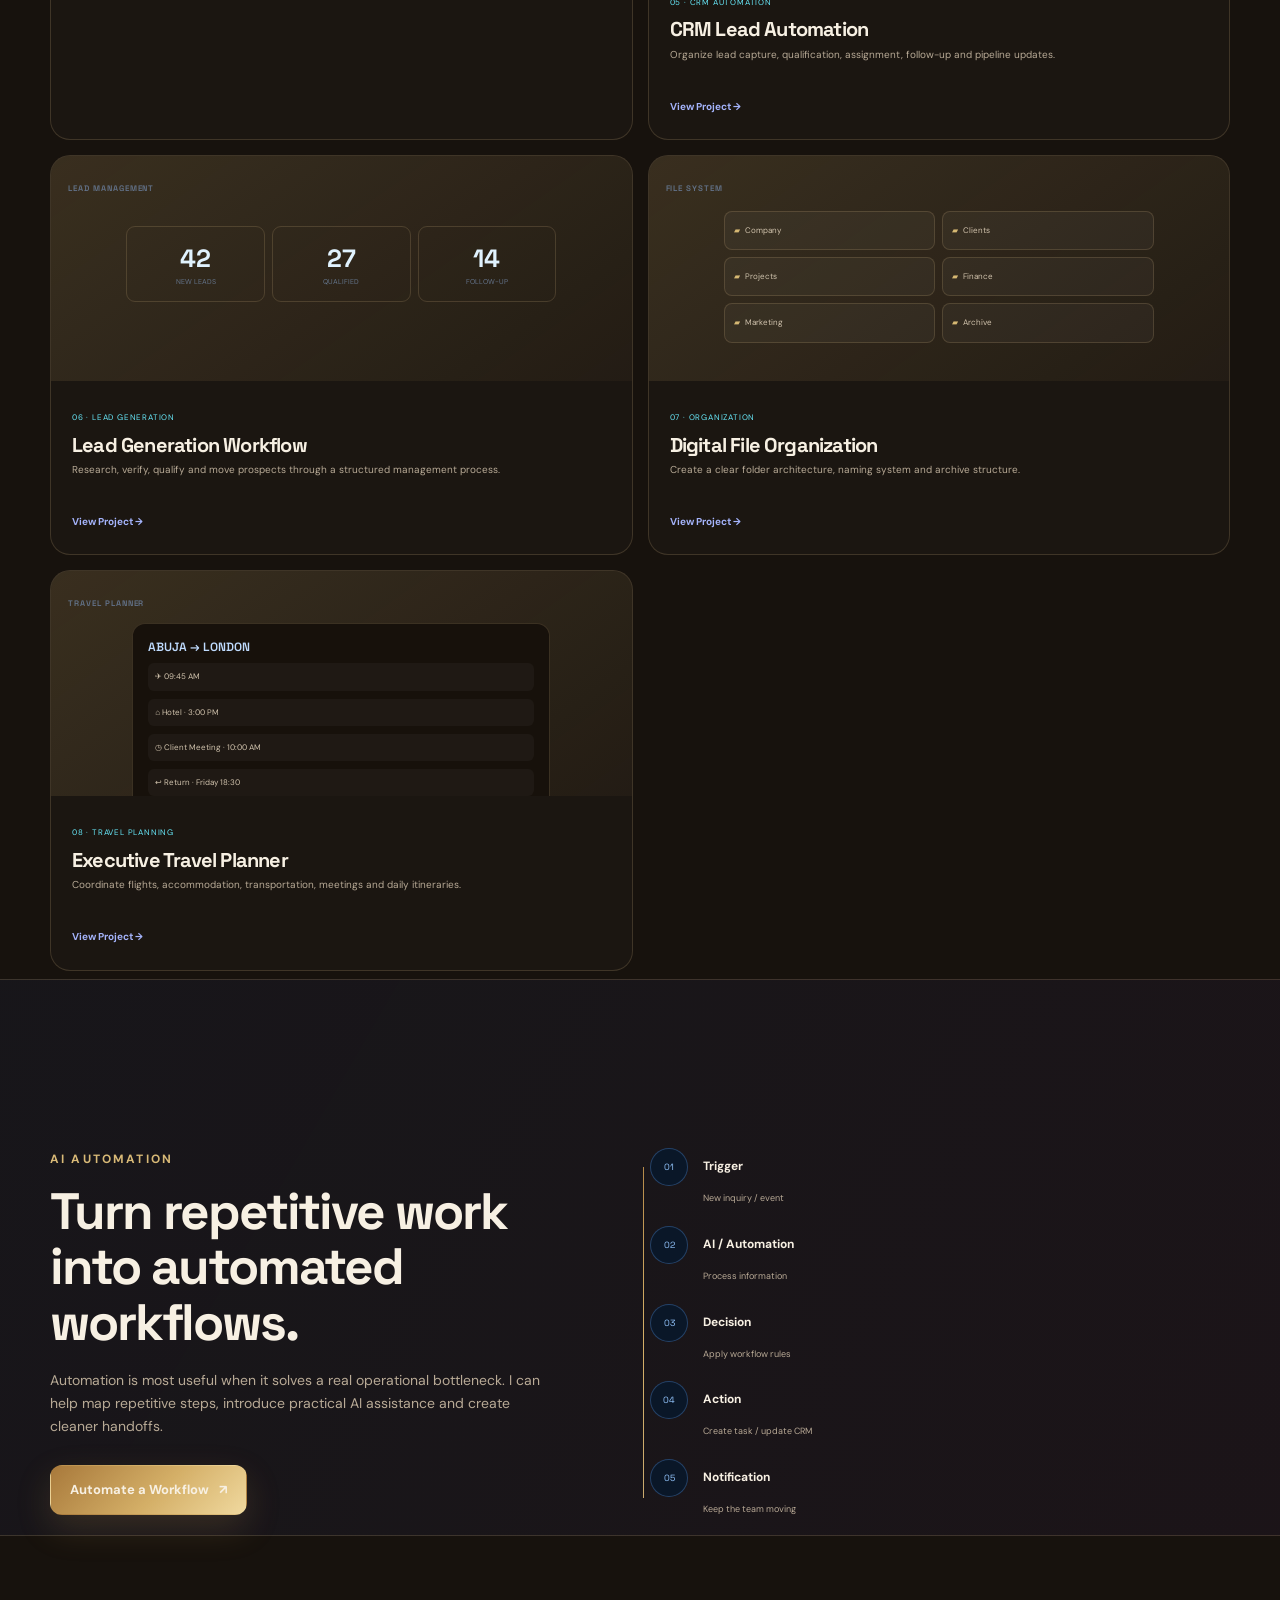
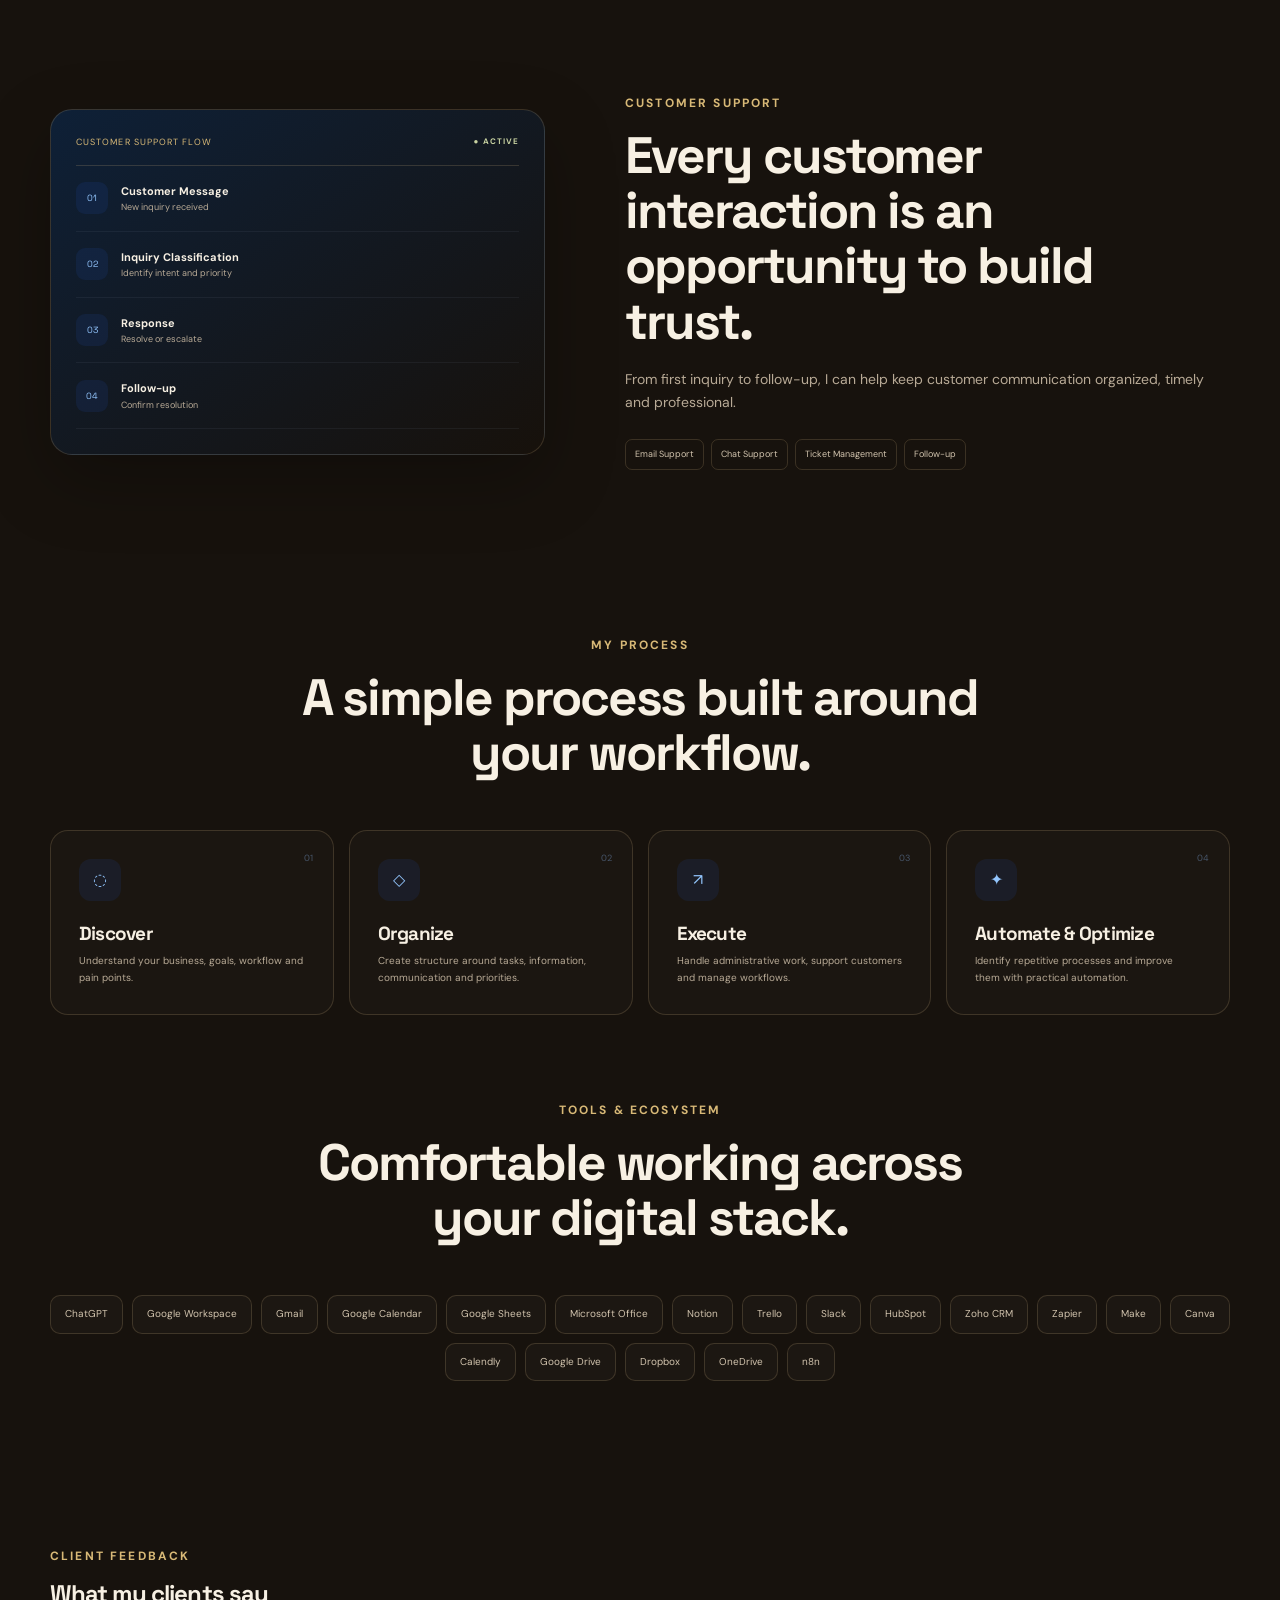
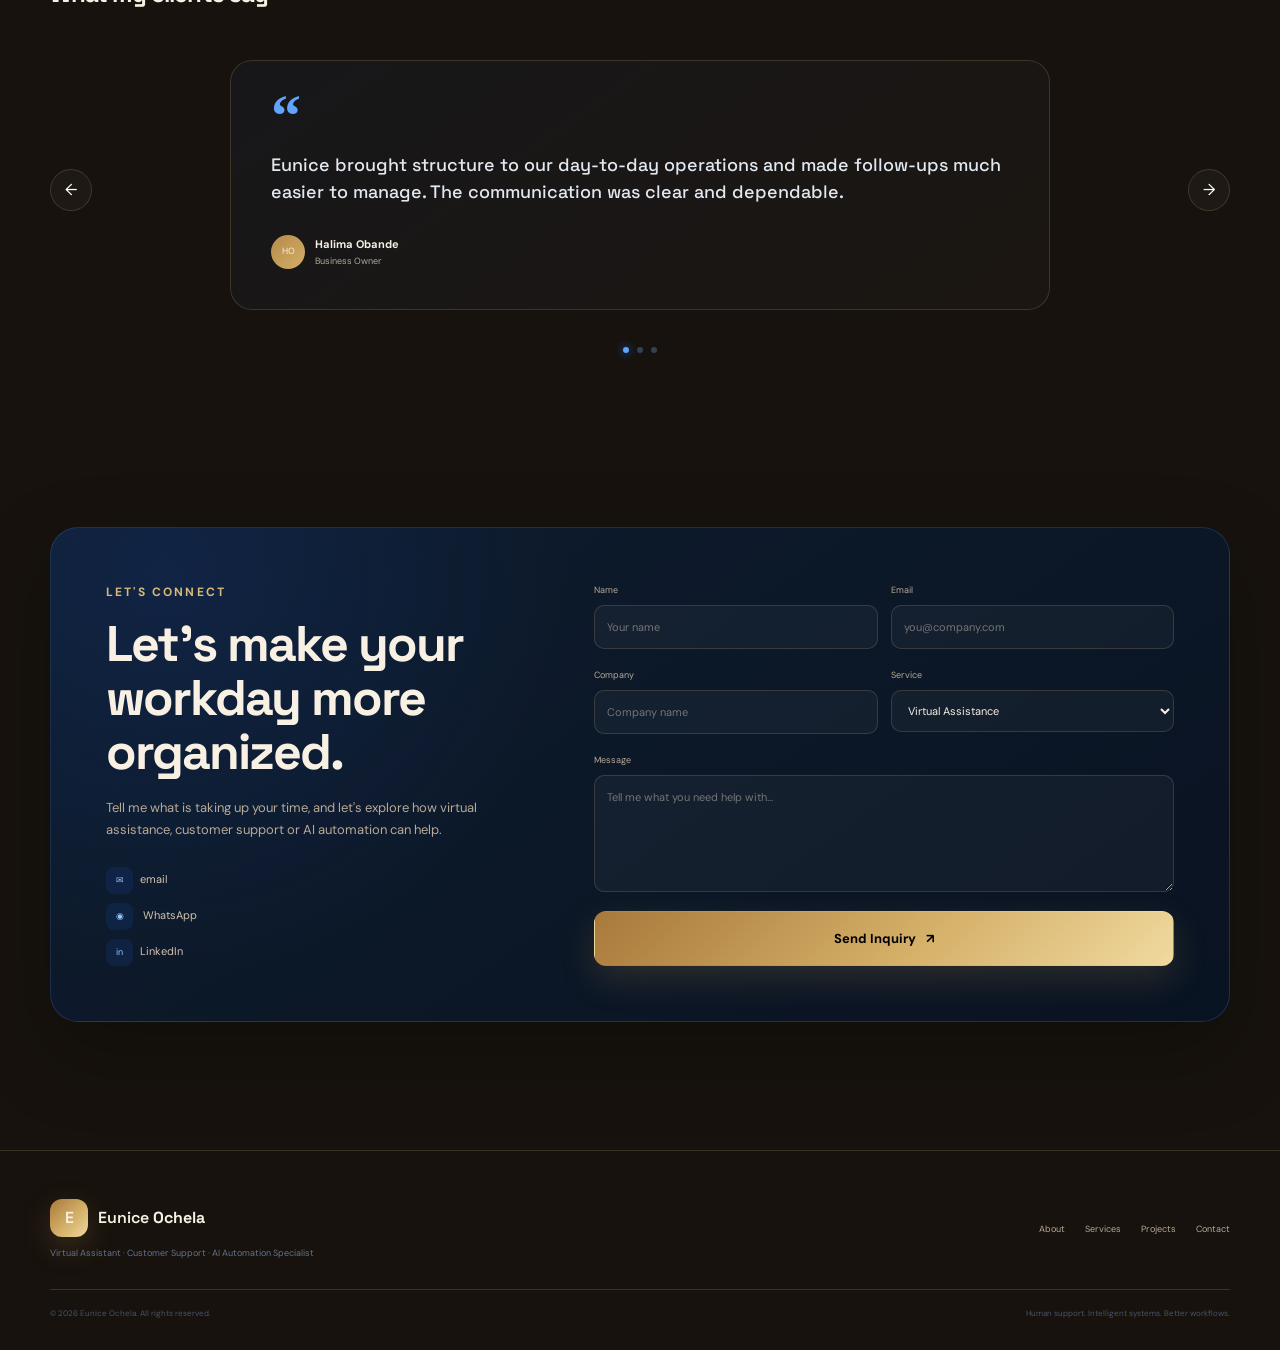
==== commit 2172aef5: "my second commit" ====
--- a/index.html
+++ b/index.html
@@ -54,7 +54,7 @@
           <div class="quality-list">
             <span>✓ Clear Communication</span><span>✓ Reliable Follow-up</span><span>✓ Strong Organization</span>
             <span>✓ Problem Solving</span><span>✓ AI-assisted Productivity</span><span>✓ Workflow Thinking</span>
-            <span>✓ Attention to Detail</span><span>✓ Customer Care</span><span>✓ Organized</span><span>✓ Tech-Savy</span>
+            <span>✓ Attention to Detail</span><span>✓ Customer Care</span><span>✓ Organized</span><span>✓ Tech-Savvy</span>
             <span>✓ Proactive</span><span>✓ Customer Focused</span>
           </div>
           
@@ -86,8 +86,8 @@
 
     <div class="container stats-row">
   <div class="stat">
-    <h3>100+</h3>
-    <p>Tasks completed</p>
+    <h3>4+</h3>
+    <p>Years of experience</p>
   </div>
   <div class="stat">
     <h3>50+</h3>
@@ -341,8 +341,8 @@
           <button class="slider-btn prev" id="prevTestimonial" aria-label="Previous testimonial">←</button>
           <div class="testimonial-track" id="testimonialTrack">
             <article class="testimonial active"><div class="quote">“</div><p>Eunice brought structure to our day-to-day operations and made follow-ups much easier to manage. The communication was clear and dependable.</p><div class="client"><span>HO</span><div><strong>Halima Obande</strong><small>Business Owner</small></div></div></article>
-            <article class="testimonial"><div class="quote">“</div><p>The workflow became much easier to understand once the repetitive steps were mapped out. The support process felt more organized and responsive.</p><div class="client"><span></span><div><strong>John Okpe</strong><small>Co-Founder</small></div></div></article>
-            <article class="testimonial"><div class="quote">“</div><p>Our prospecting process became more consistent, with better organization around research, lead qualification and follow-up.</p><div class="client"><span>BC</span><div><strong>Bill Clinton</strong><small>Sales Manager</small></div></div></article>
+            <article class="testimonial"><div class="quote">“</div><p>The workflow became much easier to understand once the repetitive steps were mapped out. The support process felt more organized and responsive.</p><div class="client"><span></span><div><strong>John Okpe</strong><small>Co-Founder (Relux Properties LTD)</small></div></div></article>
+            <article class="testimonial"><div class="quote">“</div><p>Eunice brought real clarity and follow through to our growth team's process. Her thinking and attention to details made a possible difference.</p><div class="client"><span>JO</span><div><strong>Joshua Onuoha</strong><small>CEO (LifeTimehq)</small></div></div></article>
           </div>
           <button class="slider-btn next" id="nextTestimonial" aria-label="Next testimonial">→</button>
         </div>
@@ -357,7 +357,7 @@
           <h2>Let's make your workday more organized.</span></h2>
           <p>Tell me what is taking up your time, and let's explore how virtual assistance, customer support or AI automation can help.</p>
           <div class="contact-details">
-            <a href="mailto:your@email.com"><i>✉</i> euniceochela363@gmail.com</a>
+            <a href="mailto:euniceochela363@gmail.com"><i>✉</i>email</a>
             <a href="https://wa.me/2348139416408" target="_blank" rel="noopener"><i>◉</i> WhatsApp</a>
             <a href="https://www.linkedin.com/in/eunice-ochela-80285334a"><i>in</i>LinkedIn</a>
           </div>
